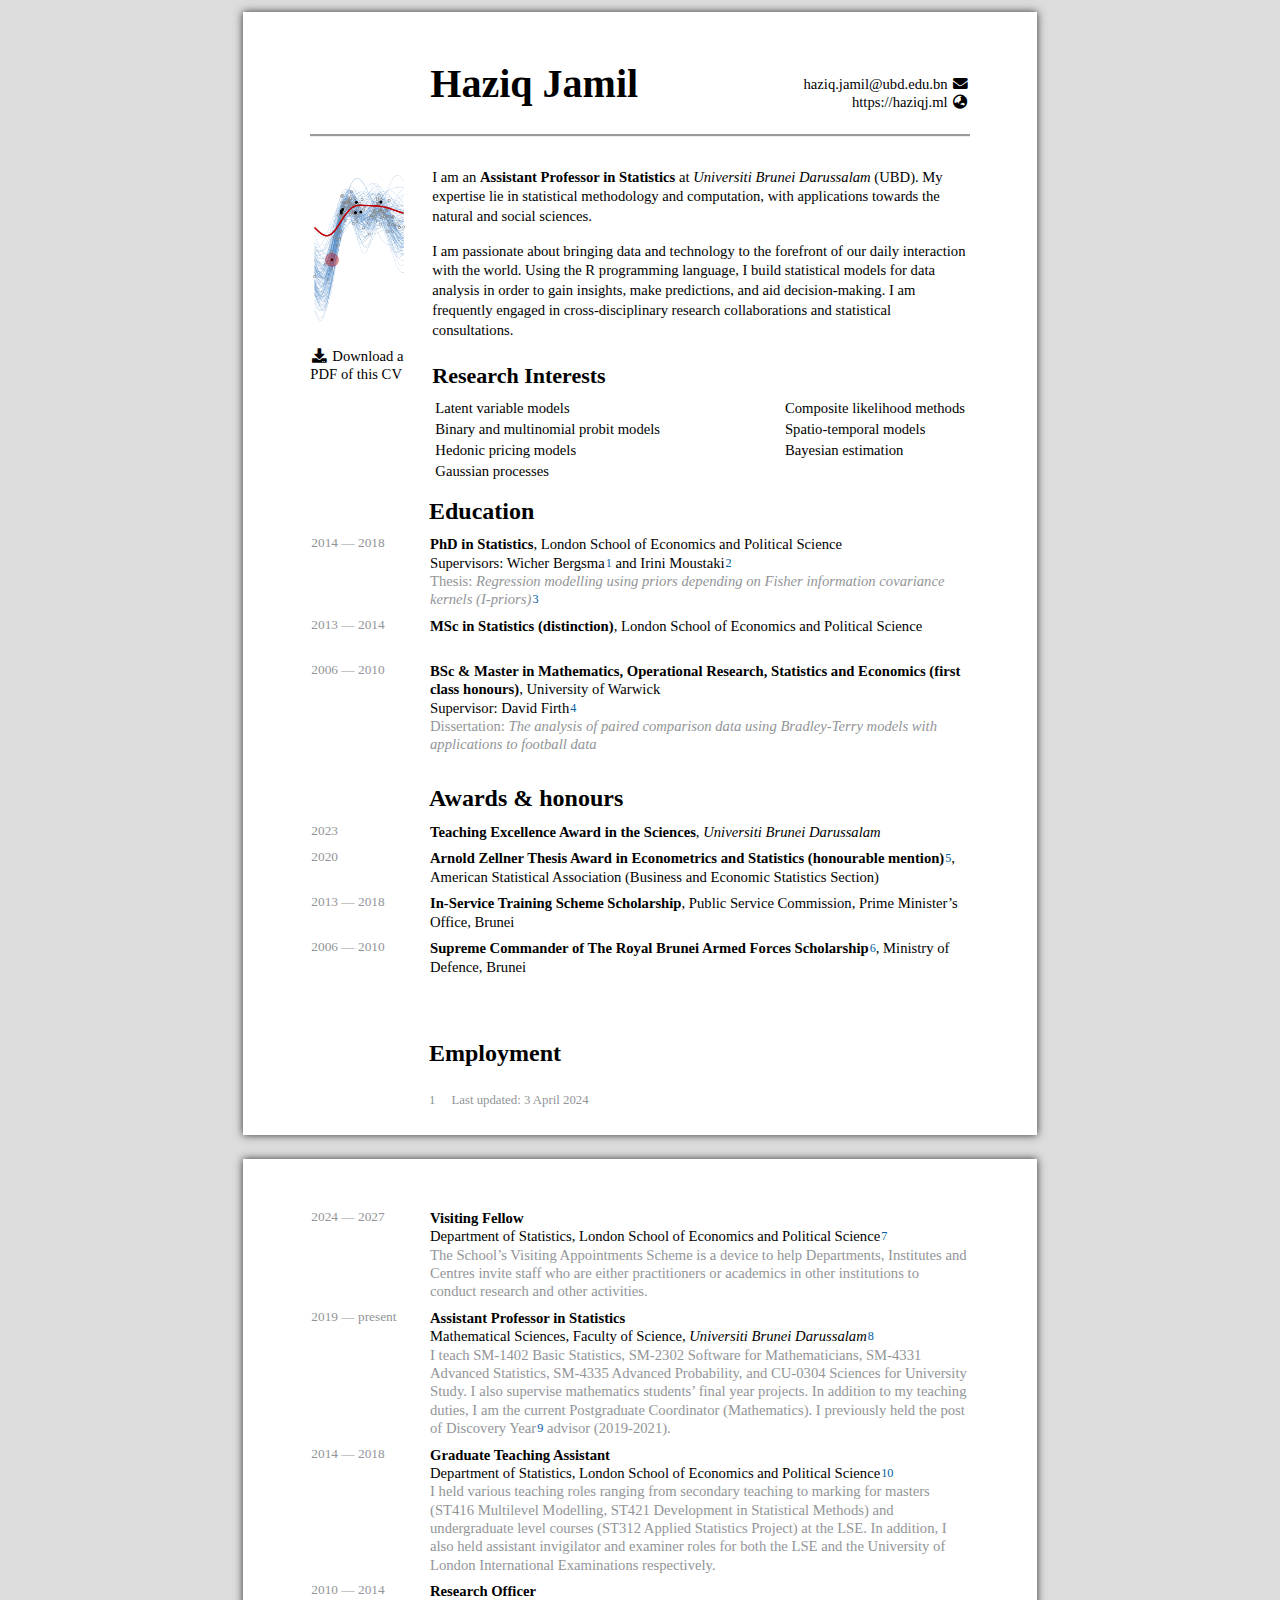
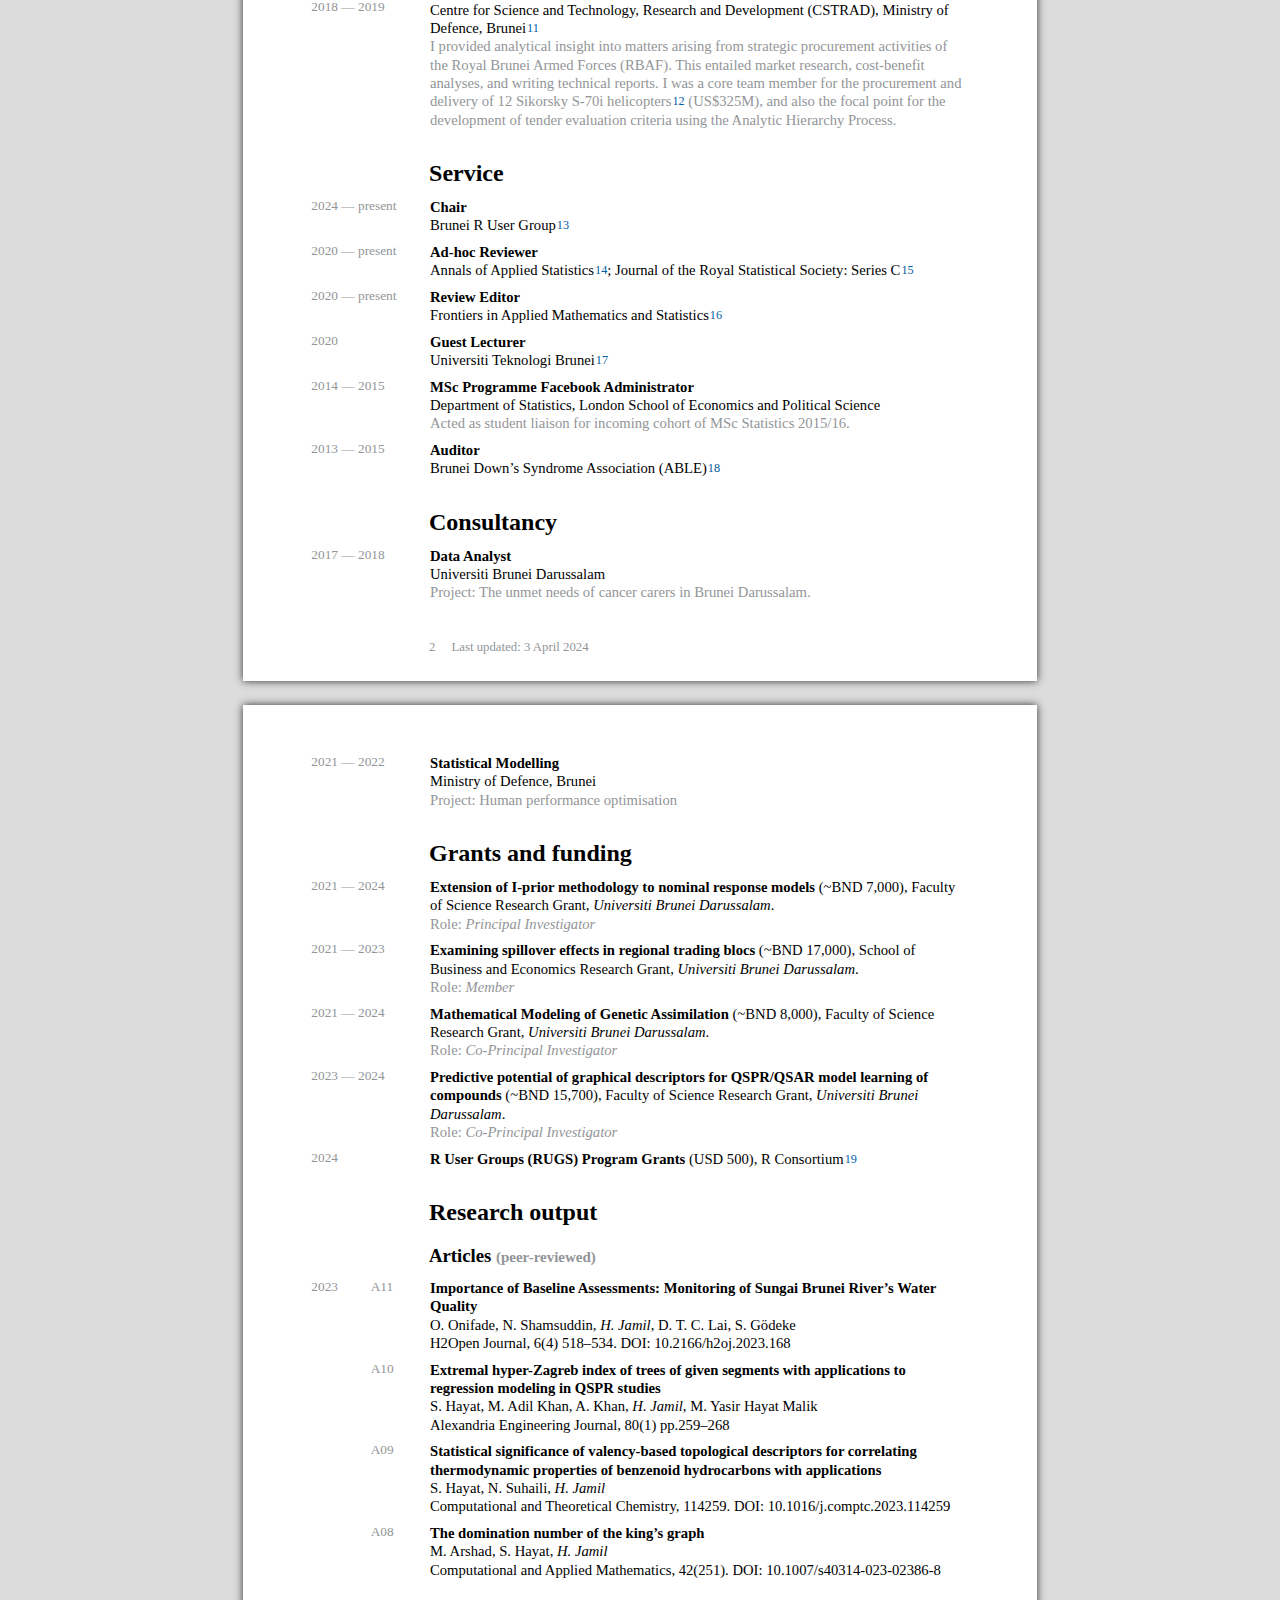
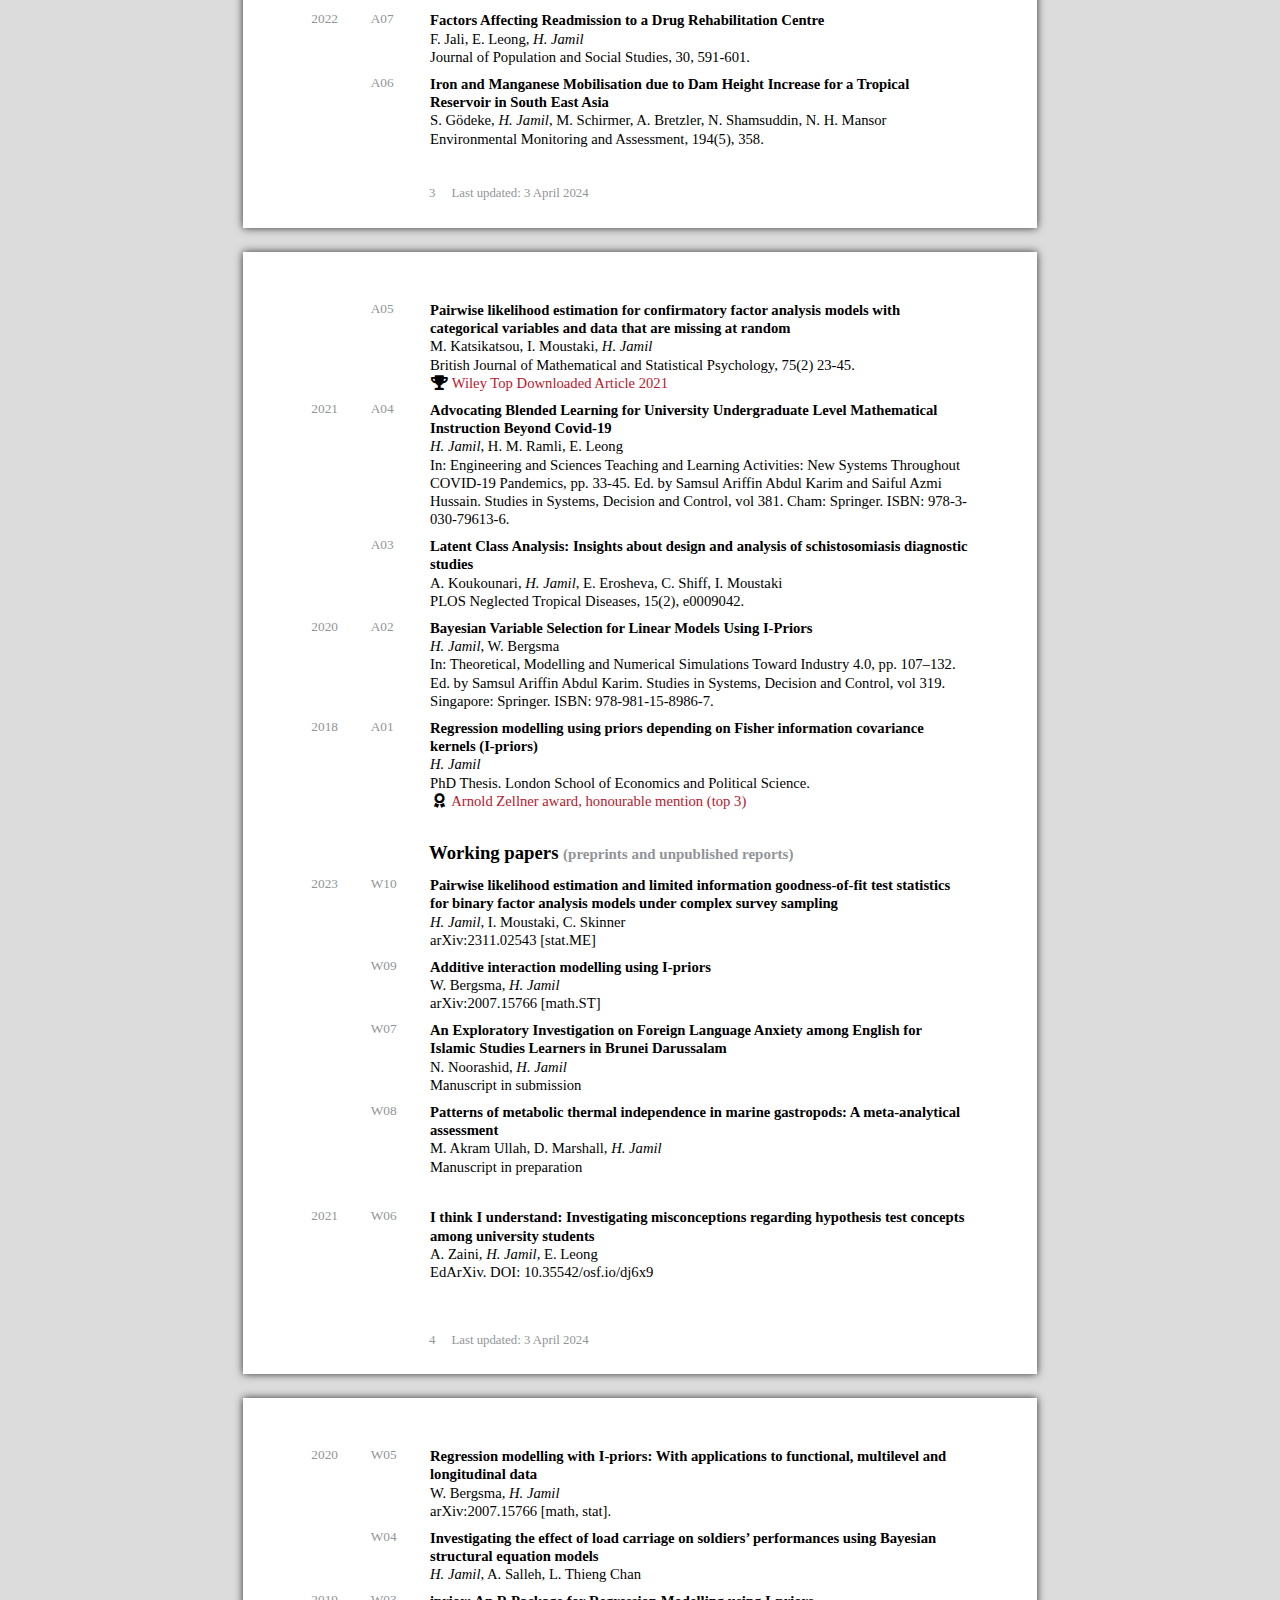
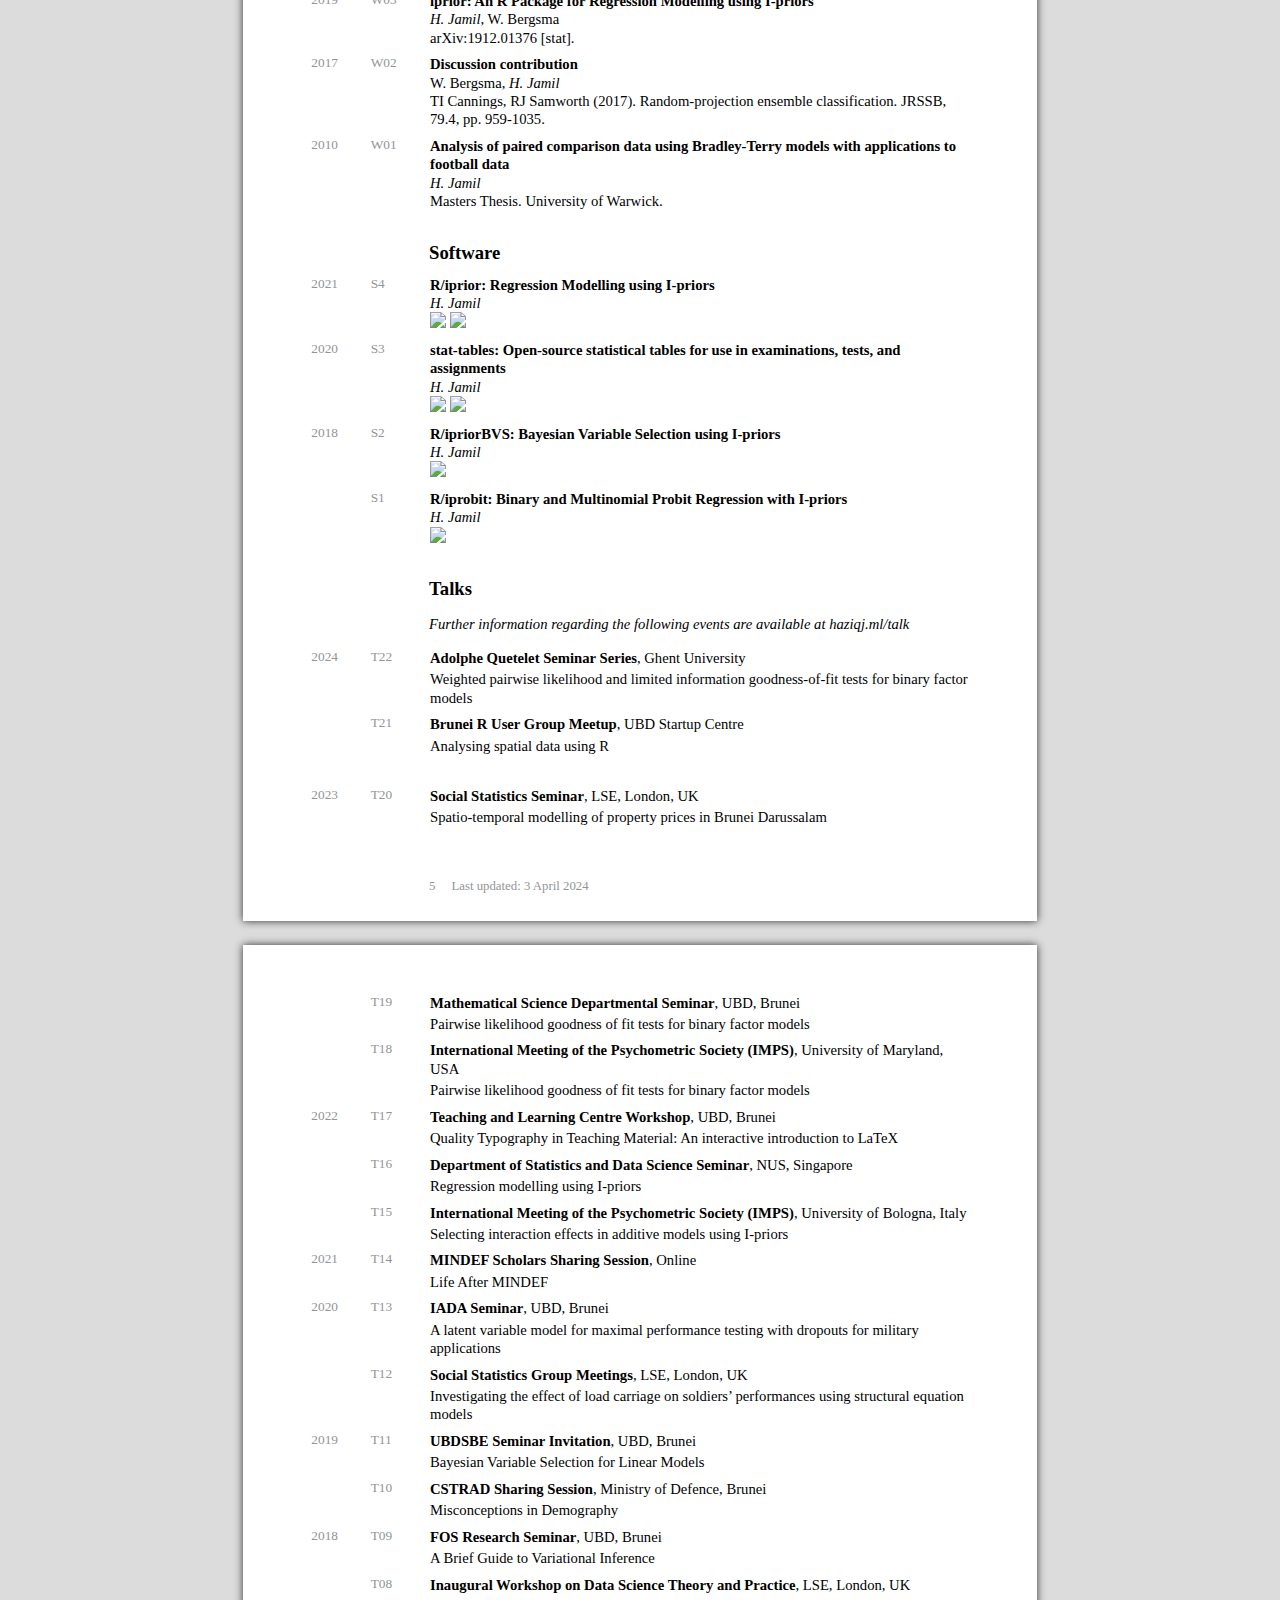
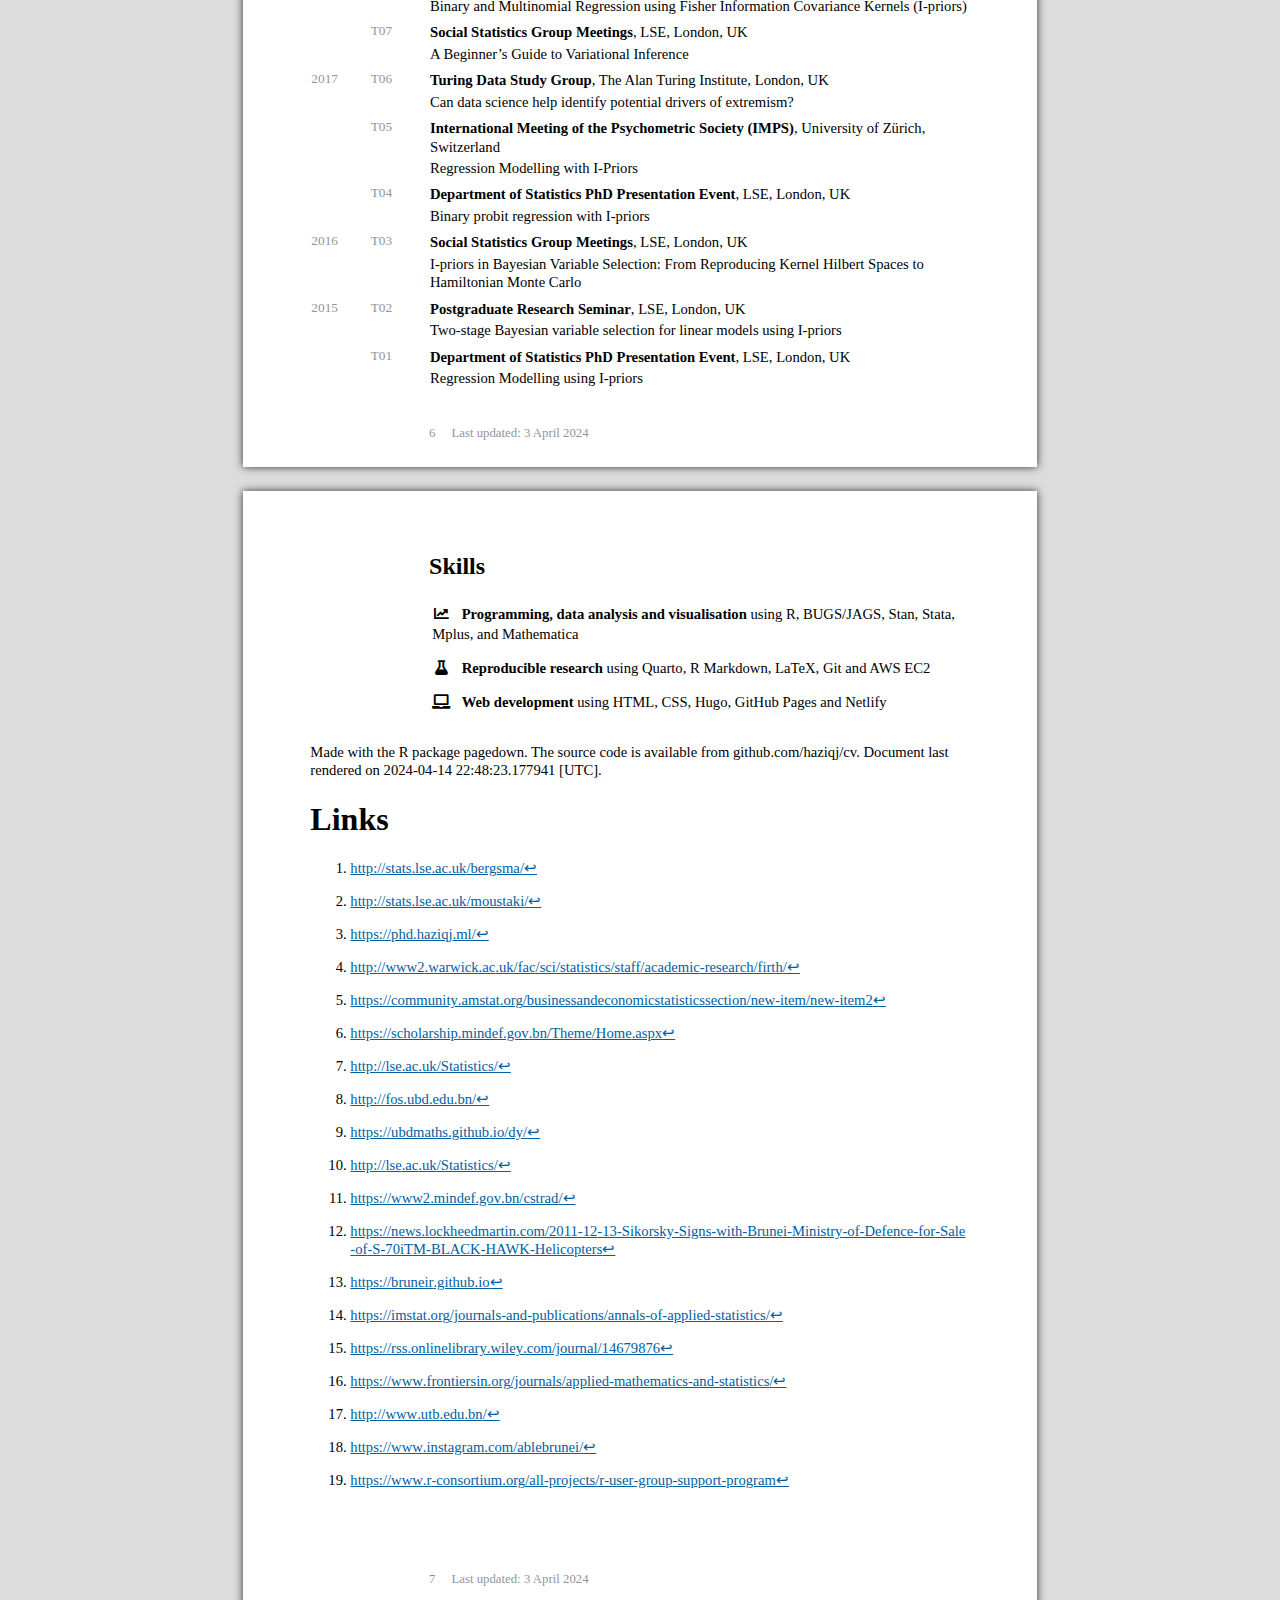
==== index.html @ e34f813c "haziqj published a site update" ====
<!DOCTYPE html>

<html xmlns="http://www.w3.org/1999/xhtml">

<head>

<!-- <link rel="preconnect" href="https://fonts.googleapis.com"> 
<link rel="preconnect" href="https://fonts.gstatic.com" crossorigin> 
<link href="https://fonts.googleapis.com/css2?family=Lato&display=swap" rel="stylesheet"> -->

<meta charset="utf-8">
<meta http-equiv="Content-Type" content="text/html; charset=utf-8" />
<meta name="generator" content="pandoc" />
<meta name="viewport" content="width=device-width">
<meta property="og:title" content="CV – Haziq Jamil" />


<meta property="og:description" content="Curriculum vitae for Dr Haziq Jamil, Assistant Professor in Statistics (UBD)." />



<meta name="description" content="Curriculum vitae for Dr Haziq Jamil, Assistant Professor in Statistics (UBD).">

<script id="pandoc-meta" type="application/json">
{"newpage_html_class":"page-break-after","links-to-footnotes":true,"params":{"pdf_mode":{"value":true}},"output":{"pagedown::html_paged":{"self_contained":false,"css":"","includes":{"in_header":"include_css.html"},"title":"Haziq","template":"no_title_paged.html","number_sections":false}},"knit":"pagedown::chrome_print","title":"CV – Haziq Jamil","description":"Curriculum vitae for Dr Haziq Jamil, Assistant Professor in Statistics (UBD)."}
</script>

<title>CV – Haziq Jamil</title>


<script src="index_files/paged-0.20.1/js/config.js"></script>
<script src="index_files/paged-0.20.1/js/paged.js"></script>
<script src="index_files/paged-0.20.1/js/hooks.js"></script>
<link rel="stylesheet" href="css/one-column-paged-academic.css" type="text/css" />
<link rel="stylesheet" href="css/font-awesome-5.1.0/css/all.css" type="text/css" />





</head>

<body>

<div class="running-h1-title"></div>

<div class="running-h2-title"></div>



<div class="front-page">
<div id="header" class="title-page">
<!-- <h1 class="title">CV – Haziq Jamil</h1> -->
</div>
</div>

<div class="front-matter-container">
</div>

<div class="main">
<div class="title-and-contact">
<div class="title">
<h1 class="title">
Haziq Jamil
</h1>
</div>
<div class="contact-info">
<p><a href="mailto:haziq.jamil@ubd.edu.bn" class="email">haziq.jamil@ubd.edu.bn</a> <i class="fas fa-fw fa-envelope"></i>
<a href="https://haziqj.ml" class="uri">https://haziqj.ml</a> <i class="fas fa-fw fa-globe-asia"></i></p>
</div>
</div>
<div class="research-interests">
<div class="mylink">
<p><img src="index_files/figure-html/cv_logo-1.gif" width="80%" /></p>
<p><a href='https://haziqj.ml/cv/haziq_cv.pdf'><i class='fas fa-fw fa-download'></i> Download a PDF of this CV</a></p>
</div>
<div class="interests">
<p>I am an <strong>Assistant Professor in Statistics</strong> at <em>Universiti Brunei Darussalam</em> (UBD).
My expertise lie in statistical methodology and computation, with applications towards the natural and social sciences.</p>
<p>I am passionate about bringing data and technology to the forefront of our daily interaction with the world.
Using the R programming language, I build statistical models for data analysis in order to gain insights, make predictions, and aid decision-making.
I am frequently engaged in cross-disciplinary research collaborations and statistical consultations.</p>
<h5>
Research Interests
</h5>
<table>
<colgroup>
<col width="42%" />
<col width="22%" />
<col width="34%" />
</colgroup>
<tbody>
<tr class="odd">
<td>Latent variable models</td>
<td>   </td>
<td>Composite likelihood methods</td>
</tr>
<tr class="even">
<td>Binary and multinomial probit models</td>
<td>   </td>
<td>Spatio-temporal models</td>
</tr>
<tr class="odd">
<td>Hedonic pricing models</td>
<td>   </td>
<td>Bayesian estimation</td>
</tr>
<tr class="even">
<td>Gaussian processes</td>
<td>   </td>
<td></td>
</tr>
</tbody>
</table>
</div>
</div>
<div class="cv-entries">
<div id="education" class="section level2">
<h2>Education</h2>
<table>
<colgroup>
<col width="3%" />
<col width="96%" />
</colgroup>
<thead>
<tr class="header">
<th align="left">year</th>
<th align="left">what</th>
</tr>
</thead>
<tbody>
<tr class="odd">
<td align="left">2014 — 2018</td>
<td align="left"><span class="cv-entry-title">PhD in Statistics</span>, London School of Economics and Political Science<br>Supervisors: Wicher Bergsma<a href="#fn1" class="footnote-ref" id="fnref1"><sup>1</sup></a> and Irini Moustaki<a href="#fn2" class="footnote-ref" id="fnref2"><sup>2</sup></a><br><span class="cv-entry-gray">Thesis: <em>Regression modelling using priors depending on Fisher information covariance kernels (I-priors)</em><a href="#fn3" class="footnote-ref" id="fnref3"><sup>3</sup></a></span></td>
</tr>
<tr class="even">
<td align="left">2013 — 2014</td>
<td align="left"><span class="cv-entry-title">MSc in Statistics (distinction)</span>, London School of Economics and Political Science<br><br><span class="cv-entry-gray"></span></td>
</tr>
<tr class="odd">
<td align="left">2006 — 2010</td>
<td align="left"><span class="cv-entry-title">BSc &amp; Master in Mathematics, Operational Research, Statistics and Economics (first class honours)</span>, University of Warwick<br>Supervisor: David Firth<a href="#fn4" class="footnote-ref" id="fnref4"><sup>4</sup></a><br><span class="cv-entry-gray">Dissertation: <em>The analysis of paired comparison data using Bradley-Terry models with applications to football data</em></span></td>
</tr>
</tbody>
</table>
</div>
<div id="awards-honours" class="section level2">
<h2>Awards &amp; honours</h2>
<table>
<colgroup>
<col width="6%" />
<col width="93%" />
</colgroup>
<thead>
<tr class="header">
<th align="left">year</th>
<th align="left">what</th>
</tr>
</thead>
<tbody>
<tr class="odd">
<td align="left">2023</td>
<td align="left"><span class="cv-entry-title">Teaching Excellence Award in the Sciences</span>, <em>Universiti Brunei Darussalam</em></td>
</tr>
<tr class="even">
<td align="left">2020</td>
<td align="left"><span class="cv-entry-title">Arnold Zellner Thesis Award in Econometrics and Statistics (honourable mention)<a href="#fn5" class="footnote-ref" id="fnref5"><sup>5</sup></a></span>, American Statistical Association (Business and Economic Statistics Section)</td>
</tr>
<tr class="odd">
<td align="left">2013 — 2018</td>
<td align="left"><span class="cv-entry-title">In-Service Training Scheme Scholarship</span>, Public Service Commission, Prime Minister’s Office, Brunei</td>
</tr>
<tr class="even">
<td align="left">2006 — 2010</td>
<td align="left"><span class="cv-entry-title">Supreme Commander of The Royal Brunei Armed Forces Scholarship<a href="#fn6" class="footnote-ref" id="fnref6"><sup>6</sup></a></span>, Ministry of Defence, Brunei</td>
</tr>
</tbody>
</table>
<p><br></p>
<!-- ```{r} -->
<!-- kable(awards[-(1:4), ]) -->
<!-- ``` -->
</div>
<div id="employment" class="section level2">
<h2>Employment</h2>
<table>
<colgroup>
<col width="4%" />
<col width="95%" />
</colgroup>
<thead>
<tr class="header">
<th align="left">year</th>
<th align="left">what</th>
</tr>
</thead>
<tbody>
<tr class="odd">
<td align="left">2024 — 2027</td>
<td align="left"><span class="cv-entry-title">Visiting Fellow</span><br>Department of Statistics, London School of Economics and Political Science<a href="#fn7" class="footnote-ref" id="fnref7"><sup>7</sup></a><br><span class="cv-entry-gray">The School’s Visiting Appointments Scheme is a device to help Departments, Institutes and Centres invite staff who are either practitioners or academics in other institutions to conduct research and other activities.</span></td>
</tr>
<tr class="even">
<td align="left">2019 — present</td>
<td align="left"><span class="cv-entry-title">Assistant Professor in Statistics</span><br>Mathematical Sciences, Faculty of Science, <em>Universiti Brunei Darussalam</em><a href="#fn8" class="footnote-ref" id="fnref8"><sup>8</sup></a><br><span class="cv-entry-gray">I teach SM-1402 Basic Statistics, SM-2302 Software for Mathematicians, SM-4331 Advanced Statistics, SM-4335 Advanced Probability, and CU-0304 Sciences for University Study. I also supervise mathematics students’ final year projects. In addition to my teaching duties, I am the current Postgraduate Coordinator (Mathematics). I previously held the post of Discovery Year<a href="#fn9" class="footnote-ref" id="fnref9"><sup>9</sup></a> advisor (2019-2021).</span></td>
</tr>
<tr class="odd">
<td align="left">2014 — 2018</td>
<td align="left"><span class="cv-entry-title">Graduate Teaching Assistant</span><br>Department of Statistics, London School of Economics and Political Science<a href="#fn10" class="footnote-ref" id="fnref10"><sup>10</sup></a><br><span class="cv-entry-gray">I held various teaching roles ranging from secondary teaching to marking for masters (ST416 Multilevel Modelling, ST421 Development in Statistical Methods) and undergraduate level courses (ST312 Applied Statistics Project) at the LSE. In addition, I also held assistant invigilator and examiner roles for both the LSE and the University of London International Examinations respectively.</span></td>
</tr>
<tr class="even">
<td align="left">2010 — 2014<br>2018 — 2019</td>
<td align="left"><span class="cv-entry-title">Research Officer</span><br>Centre for Science and Technology, Research and Development (CSTRAD), Ministry of Defence, Brunei<a href="#fn11" class="footnote-ref" id="fnref11"><sup>11</sup></a><br><span class="cv-entry-gray">I provided analytical insight into matters arising from strategic procurement activities of the Royal Brunei Armed Forces (RBAF). This entailed market research, cost-benefit analyses, and writing technical reports. I was a core team member for the procurement and delivery of 12 Sikorsky S-70i helicopters<a href="#fn12" class="footnote-ref" id="fnref12"><sup>12</sup></a> (US$325M), and also the focal point for the development of tender evaluation criteria using the Analytic Hierarchy Process.</span></td>
</tr>
</tbody>
</table>
</div>
<div id="service" class="section level2">
<h2>Service</h2>
<table>
<colgroup>
<col width="6%" />
<col width="93%" />
</colgroup>
<thead>
<tr class="header">
<th align="left">year</th>
<th align="left">what</th>
</tr>
</thead>
<tbody>
<tr class="odd">
<td align="left">2024 — present</td>
<td align="left"><span class="cv-entry-title">Chair</span><br>Brunei R User Group<a href="#fn13" class="footnote-ref" id="fnref13"><sup>13</sup></a><br></td>
</tr>
<tr class="even">
<td align="left">2020 — present</td>
<td align="left"><span class="cv-entry-title">Ad-hoc Reviewer</span><br>Annals of Applied Statistics<a href="#fn14" class="footnote-ref" id="fnref14"><sup>14</sup></a>; Journal of the Royal Statistical Society: Series C<a href="#fn15" class="footnote-ref" id="fnref15"><sup>15</sup></a><br></td>
</tr>
<tr class="odd">
<td align="left">2020 — present</td>
<td align="left"><span class="cv-entry-title">Review Editor</span><br>Frontiers in Applied Mathematics and Statistics<a href="#fn16" class="footnote-ref" id="fnref16"><sup>16</sup></a><br></td>
</tr>
<tr class="even">
<td align="left">2020</td>
<td align="left"><span class="cv-entry-title">Guest Lecturer</span><br>Universiti Teknologi Brunei<a href="#fn17" class="footnote-ref" id="fnref17"><sup>17</sup></a><br></td>
</tr>
<tr class="odd">
<td align="left">2014 — 2015</td>
<td align="left"><span class="cv-entry-title">MSc Programme Facebook Administrator</span><br>Department of Statistics, London School of Economics and Political Science<br><span class="cv-entry-gray">Acted as student liaison for incoming cohort of MSc Statistics 2015/16.</span></td>
</tr>
<tr class="even">
<td align="left">2013 — 2015</td>
<td align="left"><span class="cv-entry-title">Auditor</span><br>Brunei Down’s Syndrome Association (ABLE)<a href="#fn18" class="footnote-ref" id="fnref18"><sup>18</sup></a><br></td>
</tr>
</tbody>
</table>
<!-- <br class="pageBreak"> -->
</div>
<div id="consultancy" class="section level2">
<h2>Consultancy</h2>
<table>
<colgroup>
<col width="7%" />
<col width="92%" />
</colgroup>
<thead>
<tr class="header">
<th align="left">year</th>
<th align="left">what</th>
</tr>
</thead>
<tbody>
<tr class="odd">
<td align="left">2017 — 2018</td>
<td align="left"><span class="cv-entry-title">Data Analyst</span><br>Universiti Brunei Darussalam<br><span class="cv-entry-gray">Project: The unmet needs of cancer carers in Brunei Darussalam.</span></td>
</tr>
<tr class="even">
<td align="left">2021 — 2022</td>
<td align="left"><span class="cv-entry-title">Statistical Modelling</span><br>Ministry of Defence, Brunei<br><span class="cv-entry-gray">Project: Human performance optimisation</span></td>
</tr>
</tbody>
</table>
</div>
<div id="grants-and-funding" class="section level2">
<h2>Grants and funding</h2>
<table>
<colgroup>
<col width="4%" />
<col width="95%" />
</colgroup>
<thead>
<tr class="header">
<th align="left">year</th>
<th align="left">what</th>
</tr>
</thead>
<tbody>
<tr class="odd">
<td align="left">2021 — 2024</td>
<td align="left"><span class="cv-entry-title">Extension of I-prior methodology to nominal response models</span> (~BND 7,000), Faculty of Science Research Grant, <em>Universiti Brunei Darussalam</em>.<br><span class="cv-entry-gray">Role: <em>Principal Investigator</em></span></td>
</tr>
<tr class="even">
<td align="left">2021 — 2023</td>
<td align="left"><span class="cv-entry-title">Examining spillover effects in regional trading blocs</span> (~BND 17,000), School of Business and Economics Research Grant, <em>Universiti Brunei Darussalam</em>.<br><span class="cv-entry-gray">Role: <em>Member</em></span></td>
</tr>
<tr class="odd">
<td align="left">2021 — 2024</td>
<td align="left"><span class="cv-entry-title">Mathematical Modeling of Genetic Assimilation</span> (~BND 8,000), Faculty of Science Research Grant, <em>Universiti Brunei Darussalam</em>.<br><span class="cv-entry-gray">Role: <em>Co-Principal Investigator</em></span></td>
</tr>
<tr class="even">
<td align="left">2023 — 2024</td>
<td align="left"><span class="cv-entry-title">Predictive potential of graphical descriptors for QSPR/QSAR model learning of compounds</span> (~BND 15,700), Faculty of Science Research Grant, <em>Universiti Brunei Darussalam</em>.<br><span class="cv-entry-gray">Role: <em>Co-Principal Investigator</em></span></td>
</tr>
<tr class="odd">
<td align="left">2024</td>
<td align="left"><span class="cv-entry-title">R User Groups (RUGS) Program Grants</span> (USD 500), R Consortium<a href="#fn19" class="footnote-ref" id="fnref19"><sup>19</sup></a></td>
</tr>
</tbody>
</table>
</div>
<div id="research-output" class="section level2 three-split">
<h2>Research output</h2>
<!-- :::::: {.grid-container-publications} -->
<!-- ::: {.conference-publication-heading} -->
<!-- <h3>Conference publications <br><span class="review-note">(fully reviewed, archival)</span></h3> -->
<!-- ::: -->
<!-- ::: {.conference-note} -->
<!-- <h3>In computer science, top-tier conferences (<30% acceptance rate) are as, or more impactful than journals, see doi.org/fgjt2h</h3> -->
<!-- ::: -->
<!-- :::::: -->
<div id="articles-peer-reviewed" class="section level3">
<h3>Articles <span class="review-note">(peer-reviewed)</span></h3>
<table>
<colgroup>
<col width="1%" />
<col width="1%" />
<col width="97%" />
</colgroup>
<thead>
<tr class="header">
<th align="left">year</th>
<th align="left">number</th>
<th align="left">citation</th>
</tr>
</thead>
<tbody>
<tr class="odd">
<td align="left">2023</td>
<td align="left">A11</td>
<td align="left"><span class="cv-entry-title mylink"><a href=https://doi.org/10.2166/h2oj.2023.168>Importance of Baseline Assessments: Monitoring of Sungai Brunei River’s Water Quality</a></span><br><span class="publication-authors">O. Onifade, N. Shamsuddin, <em>H. Jamil</em>, D. T. C. Lai, S. Gӧdeke</span><br><span class="publication-venue">H2Open Journal, 6(4) 518–534. DOI: 10.2166/h2oj.2023.168</span></td>
</tr>
<tr class="even">
<td align="left"></td>
<td align="left">A10</td>
<td align="left"><span class="cv-entry-title mylink"><a href=https://doi.org/10.1007/s40314-023-02386-8>Extremal hyper-Zagreb index of trees of given segments with applications to regression modeling in QSPR studies</a></span><br><span class="publication-authors">S. Hayat, M. Adil Khan, A. Khan, <em>H. Jamil</em>, M. Yasir Hayat Malik</span><br><span class="publication-venue">Alexandria Engineering Journal, 80(1) pp.259–268</span></td>
</tr>
<tr class="odd">
<td align="left"></td>
<td align="left">A09</td>
<td align="left"><span class="cv-entry-title mylink"><a href=https://doi.org/10.1007/s40314-023-02386-8>Statistical significance of valency-based topological descriptors for correlating thermodynamic properties of benzenoid hydrocarbons with applications</a></span><br><span class="publication-authors">S. Hayat, N. Suhaili, <em>H. Jamil</em></span><br><span class="publication-venue">Computational and Theoretical Chemistry, 114259. DOI: 10.1016/j.comptc.2023.114259</span></td>
</tr>
<tr class="even">
<td align="left"></td>
<td align="left">A08</td>
<td align="left"><span class="cv-entry-title mylink"><a href=https://doi.org/10.1007/s40314-023-02386-8>The domination number of the king’s graph</a></span><br><span class="publication-authors">M. Arshad, S. Hayat, <em>H. Jamil</em></span><br><span class="publication-venue">Computational and Applied Mathematics, 42(251). DOI: 10.1007/s40314-023-02386-8</span></td>
</tr>
</tbody>
</table>
<table>
<colgroup>
<col width="0%" />
<col width="1%" />
<col width="98%" />
</colgroup>
<thead>
<tr class="header">
<th align="left">year</th>
<th align="left">number</th>
<th align="left">citation</th>
</tr>
</thead>
<tbody>
<tr class="odd">
<td align="left">2022</td>
<td align="left">A07</td>
<td align="left"><span class="cv-entry-title">Factors Affecting Readmission to a Drug Rehabilitation Centre</span><br><span class="publication-authors">F. Jali, E. Leong, <em>H. Jamil</em></span><br><span class="publication-venue">Journal of Population and Social Studies, 30, 591-601.</span></td>
</tr>
<tr class="even">
<td align="left"></td>
<td align="left">A06</td>
<td align="left"><span class="cv-entry-title">Iron and Manganese Mobilisation due to Dam Height Increase for a Tropical Reservoir in South East Asia</span><br><span class="publication-authors">S. Gӧdeke, <em>H. Jamil</em>, M. Schirmer, A. Bretzler, N. Shamsuddin, N. H. Mansor</span><br><span class="publication-venue">Environmental Monitoring and Assessment, 194(5), 358.</span></td>
</tr>
<tr class="odd">
<td align="left"></td>
<td align="left">A05</td>
<td align="left"><span class="cv-entry-title mylink"><a href=https://doi.org/10.1111/bmsp.12243>Pairwise likelihood estimation for confirmatory factor analysis models with categorical variables and data that are missing at random</a></span><br><span class="publication-authors">M. Katsikatsou, I. Moustaki, <em>H. Jamil</em></span><br><span class="publication-venue">British Journal of Mathematical and Statistical Psychology, 75(2) 23-45.</span><br><i class='fa fa-fw fa-trophy'></i> <span class="publication-award">Wiley Top Downloaded Article 2021</span></td>
</tr>
<tr class="even">
<td align="left">2021</td>
<td align="left">A04</td>
<td align="left"><span class="cv-entry-title mylink"><a href=https://doi.org/10.1007/978-3-030-79614-3_4>Advocating Blended Learning for University Undergraduate Level Mathematical Instruction Beyond Covid-19</a></span><br><span class="publication-authors"><em>H. Jamil</em>, H. M. Ramli, E. Leong</span><br><span class="publication-venue">In: Engineering and Sciences Teaching and Learning Activities: New Systems Throughout COVID-19 Pandemics, pp. 33-45. Ed. by Samsul Ariffin Abdul Karim and Saiful Azmi Hussain. Studies in Systems, Decision and Control, vol 381. Cham: Springer. ISBN: 978-3-030-79613-6.</span></td>
</tr>
<tr class="odd">
<td align="left"></td>
<td align="left">A03</td>
<td align="left"><span class="cv-entry-title mylink"><a href=https://doi.org/10.1371/journal.pntd.0009042>Latent Class Analysis: Insights about design and analysis of schistosomiasis diagnostic studies</a></span><br><span class="publication-authors">A. Koukounari, <em>H. Jamil</em>, E. Erosheva, C. Shiff, I. Moustaki</span><br><span class="publication-venue">PLOS Neglected Tropical Diseases, 15(2), e0009042.</span></td>
</tr>
<tr class="even">
<td align="left">2020</td>
<td align="left">A02</td>
<td align="left"><span class="cv-entry-title mylink"><a href=https://doi.org/10.1007/978-981-15-8987-4_8>Bayesian Variable Selection for Linear Models Using I-Priors</a></span><br><span class="publication-authors"><em>H. Jamil</em>, W. Bergsma</span><br><span class="publication-venue">In: Theoretical, Modelling and Numerical Simulations Toward Industry 4.0, pp. 107–132. Ed. by Samsul Ariffin Abdul Karim. Studies in Systems, Decision and Control, vol 319. Singapore: Springer. ISBN: 978-981-15-8986-7.</span></td>
</tr>
<tr class="odd">
<td align="left">2018</td>
<td align="left">A01</td>
<td align="left"><span class="cv-entry-title mylink"><a href=http://etheses.lse.ac.uk/3828/1/Jamil__regression-modelling.pdf>Regression modelling using priors depending on Fisher information covariance kernels (I-priors)</a></span><br><span class="publication-authors"><em>H. Jamil</em></span><br><span class="publication-venue">PhD Thesis. London School of Economics and Political Science.</span><br><i class='fas fa-fw fa-award'></i> <span class="publication-award">Arnold Zellner award, honourable mention (top 3)</span></td>
</tr>
</tbody>
</table>
</div>
<div id="working-papers-preprints-and-unpublished-reports" class="section level3">
<h3>Working papers <span class="review-note">(preprints and unpublished reports)</span></h3>
<table>
<colgroup>
<col width="1%" />
<col width="1%" />
<col width="97%" />
</colgroup>
<thead>
<tr class="header">
<th align="left">year</th>
<th align="left">number</th>
<th align="left">citation</th>
</tr>
</thead>
<tbody>
<tr class="odd">
<td align="left">2023</td>
<td align="left">W10</td>
<td align="left"><span class="cv-entry-title mylink"><a href=https://arxiv.org/abs/2311.02543>Pairwise likelihood estimation and limited information goodness-of-fit test statistics for binary factor analysis models under complex survey sampling</a></span><br><span class="publication-authors"><em>H. Jamil</em>, I. Moustaki, C. Skinner</span><br><span class="publication-venue">arXiv:2311.02543 [stat.ME]</span></td>
</tr>
<tr class="even">
<td align="left"></td>
<td align="left">W09</td>
<td align="left"><span class="cv-entry-title mylink"><a href=https://arxiv.org/abs/2007.15766>Additive interaction modelling using I-priors</a></span><br><span class="publication-authors">W. Bergsma, <em>H. Jamil</em></span><br><span class="publication-venue">arXiv:2007.15766 [math.ST]</span></td>
</tr>
<tr class="odd">
<td align="left"></td>
<td align="left">W07</td>
<td align="left"><span class="cv-entry-title">An Exploratory Investigation on Foreign Language Anxiety among English for Islamic Studies Learners in Brunei Darussalam</span><br><span class="publication-authors">N. Noorashid, <em>H. Jamil</em></span><br><span class="publication-venue">Manuscript in submission</span></td>
</tr>
<tr class="even">
<td align="left"></td>
<td align="left">W08</td>
<td align="left"><span class="cv-entry-title">Patterns of metabolic thermal independence in marine gastropods: A meta-analytical assessment</span><br><span class="publication-authors">M. Akram Ullah, D. Marshall, <em>H. Jamil</em></span><br><span class="publication-venue">Manuscript in preparation</span></td>
</tr>
</tbody>
</table>
<!-- <br class="pageBreak"> -->
<table>
<colgroup>
<col width="1%" />
<col width="1%" />
<col width="96%" />
</colgroup>
<thead>
<tr class="header">
<th align="left">year</th>
<th align="left">number</th>
<th align="left">citation</th>
</tr>
</thead>
<tbody>
<tr class="odd">
<td align="left">2021</td>
<td align="left">W06</td>
<td align="left"><span class="cv-entry-title mylink"><a href=https://doi.org/10.35542/osf.io/dj6x9>I think I understand: Investigating misconceptions regarding hypothesis test concepts among university students</a></span><br><span class="publication-authors">A. Zaini, <em>H. Jamil</em>, E. Leong</span><br><span class="publication-venue">EdArXiv. DOI: 10.35542/osf.io/dj6x9</span></td>
</tr>
<tr class="even">
<td align="left">2020</td>
<td align="left">W05</td>
<td align="left"><span class="cv-entry-title mylink"><a href=http://arxiv.org/pdf/2007.15766>Regression modelling with I-priors: With applications to functional, multilevel and longitudinal data</a></span><br><span class="publication-authors">W. Bergsma, <em>H. Jamil</em></span><br><span class="publication-venue">arXiv:2007.15766 [math, stat].</span></td>
</tr>
<tr class="odd">
<td align="left"></td>
<td align="left">W04</td>
<td align="left"><span class="cv-entry-title">Investigating the effect of load carriage on soldiers’ performances using Bayesian structural equation models</span><br><span class="publication-authors"><em>H. Jamil</em>, A. Salleh, L. Thieng Chan</span><br></td>
</tr>
<tr class="even">
<td align="left">2019</td>
<td align="left">W03</td>
<td align="left"><span class="cv-entry-title mylink"><a href=https://arxiv.org/pdf/1912.01376>iprior: An R Package for Regression Modelling using I-priors</a></span><br><span class="publication-authors"><em>H. Jamil</em>, W. Bergsma</span><br><span class="publication-venue">arXiv:1912.01376 [stat].</span></td>
</tr>
<tr class="odd">
<td align="left">2017</td>
<td align="left">W02</td>
<td align="left"><span class="cv-entry-title">Discussion contribution</span><br><span class="publication-authors">W. Bergsma, <em>H. Jamil</em></span><br><span class="publication-venue">TI Cannings, RJ Samworth (2017). Random-projection ensemble classification. JRSSB, 79.4, pp. 959-1035.</span></td>
</tr>
<tr class="even">
<td align="left">2010</td>
<td align="left">W01</td>
<td align="left"><span class="cv-entry-title mylink"><a href=https://haziqj.ml/publication/mastersthesis/mastersthesis.pdf>Analysis of paired comparison data using Bradley-Terry models with applications to football data</a></span><br><span class="publication-authors"><em>H. Jamil</em></span><br><span class="publication-venue">Masters Thesis. University of Warwick.</span></td>
</tr>
</tbody>
</table>
</div>
<div id="software" class="section level3">
<h3>Software</h3>
<table>
<colgroup>
<col width="1%" />
<col width="1%" />
<col width="97%" />
</colgroup>
<thead>
<tr class="header">
<th align="left">year</th>
<th align="left">number</th>
<th align="left">citation</th>
</tr>
</thead>
<tbody>
<tr class="odd">
<td align="left">2021</td>
<td align="left">S4</td>
<td align="left"><span class="cv-entry-title mylink"><a href=https://cran.r-project.org/package=iprior>R/iprior: Regression Modelling using I-priors</a></span><br><span class="publication-authors"><em>H. Jamil</em></span><br><span class="publication-venue"><img src="https://www.r-pkg.org/badges/version/iprior?color=green"> <img src="http://cranlogs.r-pkg.org/badges/grand-total/iprior?color=green"></span></td>
</tr>
<tr class="even">
<td align="left">2020</td>
<td align="left">S3</td>
<td align="left"><span class="cv-entry-title mylink"><a href=https://haziqj.ml/stat-tables>stat-tables: Open-source statistical tables for use in examinations, tests, and assignments</a></span><br><span class="publication-authors"><em>H. Jamil</em></span><br><span class="publication-venue"><img src="https://img.shields.io/github/release/haziqj/stat-tables.svg?color=yellow"> <img src="https://img.shields.io/github/downloads/haziqj/stat-tables/total.svg?color=yellow"></span></td>
</tr>
<tr class="odd">
<td align="left">2018</td>
<td align="left">S2</td>
<td align="left"><span class="cv-entry-title mylink"><a href=https://GitHub.com/haziqj/ipriorBVS/>R/ipriorBVS: Bayesian Variable Selection using I-priors</a></span><br><span class="publication-authors"><em>H. Jamil</em></span><br><span class="publication-venue"><img src="https://img.shields.io/github/release/haziqj/ipriorBVS.svg"></span></td>
</tr>
<tr class="even">
<td align="left"></td>
<td align="left">S1</td>
<td align="left"><span class="cv-entry-title mylink"><a href=https://GitHub.com/haziqj/iprobit/>R/iprobit: Binary and Multinomial Probit Regression with I-priors</a></span><br><span class="publication-authors"><em>H. Jamil</em></span><br><span class="publication-venue"><img src="https://img.shields.io/github/release/haziqj/iprobit.svg"></span></td>
</tr>
</tbody>
</table>
<!-- <br class="pageBreak"> -->
</div>
<div id="talks" class="section level3">
<h3>Talks</h3>
<div class="conference-presentations-omitted">
<p>Further information regarding the following events are available at <span class="mylink"><a href='https://haziqj.ml/talk'> haziqj.ml/talk </a></span></p>
</div>
<!-- <br class="pageBreak"> -->
<table>
<colgroup>
<col width="1%" />
<col width="2%" />
<col width="95%" />
</colgroup>
<thead>
<tr class="header">
<th align="left">year</th>
<th align="left">number</th>
<th align="left">what</th>
</tr>
</thead>
<tbody>
<tr class="odd">
<td align="left">2024</td>
<td align="left">T22</td>
<td align="left"><span class="cv-entry-title">Adolphe Quetelet Seminar Series</span>, Ghent University<br><span class="talk-title" style="display:inline-block;">Weighted pairwise likelihood and limited information goodness-of-fit tests for binary factor models</span></td>
</tr>
<tr class="even">
<td align="left"></td>
<td align="left">T21</td>
<td align="left"><span class="cv-entry-title">Brunei R User Group Meetup</span>, UBD Startup Centre<br><span class="talk-title" style="display:inline-block;">Analysing spatial data using R</span></td>
</tr>
</tbody>
</table>
<table>
<colgroup>
<col width="1%" />
<col width="2%" />
<col width="95%" />
</colgroup>
<thead>
<tr class="header">
<th align="left">year</th>
<th align="left">number</th>
<th align="left">what</th>
</tr>
</thead>
<tbody>
<tr class="odd">
<td align="left">2023</td>
<td align="left">T20</td>
<td align="left"><span class="cv-entry-title">Social Statistics Seminar</span>, LSE, London, UK<br><span class="talk-title" style="display:inline-block;">Spatio-temporal modelling of property prices in Brunei Darussalam</span></td>
</tr>
<tr class="even">
<td align="left"></td>
<td align="left">T19</td>
<td align="left"><span class="cv-entry-title">Mathematical Science Departmental Seminar</span>, UBD, Brunei<br><span class="talk-title" style="display:inline-block;">Pairwise likelihood goodness of fit tests for binary factor models</span></td>
</tr>
<tr class="odd">
<td align="left"></td>
<td align="left">T18</td>
<td align="left"><span class="cv-entry-title">International Meeting of the Psychometric Society (IMPS)</span>, University of Maryland, USA<br><span class="talk-title" style="display:inline-block;">Pairwise likelihood goodness of fit tests for binary factor models</span></td>
</tr>
<tr class="even">
<td align="left">2022</td>
<td align="left">T17</td>
<td align="left"><span class="cv-entry-title">Teaching and Learning Centre Workshop</span>, UBD, Brunei<br><span class="talk-title" style="display:inline-block;">Quality Typography in Teaching Material: An interactive introduction to LaTeX</span></td>
</tr>
<tr class="odd">
<td align="left"></td>
<td align="left">T16</td>
<td align="left"><span class="cv-entry-title">Department of Statistics and Data Science Seminar</span>, NUS, Singapore<br><span class="talk-title" style="display:inline-block;">Regression modelling using I-priors</span></td>
</tr>
<tr class="even">
<td align="left"></td>
<td align="left">T15</td>
<td align="left"><span class="cv-entry-title">International Meeting of the Psychometric Society (IMPS)</span>, University of Bologna, Italy<br><span class="talk-title" style="display:inline-block;">Selecting interaction effects in additive models using I-priors</span></td>
</tr>
<tr class="odd">
<td align="left">2021</td>
<td align="left">T14</td>
<td align="left"><span class="cv-entry-title">MINDEF Scholars Sharing Session</span>, Online<br><span class="talk-title" style="display:inline-block;">Life After MINDEF</span></td>
</tr>
<tr class="even">
<td align="left">2020</td>
<td align="left">T13</td>
<td align="left"><span class="cv-entry-title">IADA Seminar</span>, UBD, Brunei<br><span class="talk-title" style="display:inline-block;">A latent variable model for maximal performance testing with dropouts for military applications</span></td>
</tr>
<tr class="odd">
<td align="left"></td>
<td align="left">T12</td>
<td align="left"><span class="cv-entry-title">Social Statistics Group Meetings</span>, LSE, London, UK<br><span class="talk-title" style="display:inline-block;">Investigating the effect of load carriage on soldiers’ performances using structural equation models</span></td>
</tr>
<tr class="even">
<td align="left">2019</td>
<td align="left">T11</td>
<td align="left"><span class="cv-entry-title">UBDSBE Seminar Invitation</span>, UBD, Brunei<br><span class="talk-title" style="display:inline-block;">Bayesian Variable Selection for Linear Models</span></td>
</tr>
<tr class="odd">
<td align="left"></td>
<td align="left">T10</td>
<td align="left"><span class="cv-entry-title">CSTRAD Sharing Session</span>, Ministry of Defence, Brunei<br><span class="talk-title" style="display:inline-block;">Misconceptions in Demography</span></td>
</tr>
<tr class="even">
<td align="left">2018</td>
<td align="left">T09</td>
<td align="left"><span class="cv-entry-title">FOS Research Seminar</span>, UBD, Brunei<br><span class="talk-title" style="display:inline-block;">A Brief Guide to Variational Inference</span></td>
</tr>
<tr class="odd">
<td align="left"></td>
<td align="left">T08</td>
<td align="left"><span class="cv-entry-title">Inaugural Workshop on Data Science Theory and Practice</span>, LSE, London, UK<br><span class="talk-title" style="display:inline-block;">Binary and Multinomial Regression using Fisher Information Covariance Kernels (I-priors)</span></td>
</tr>
<tr class="even">
<td align="left"></td>
<td align="left">T07</td>
<td align="left"><span class="cv-entry-title">Social Statistics Group Meetings</span>, LSE, London, UK<br><span class="talk-title" style="display:inline-block;">A Beginner’s Guide to Variational Inference</span></td>
</tr>
<tr class="odd">
<td align="left">2017</td>
<td align="left">T06</td>
<td align="left"><span class="cv-entry-title">Turing Data Study Group</span>, The Alan Turing Institute, London, UK<br><span class="talk-title" style="display:inline-block;">Can data science help identify potential drivers of extremism?</span></td>
</tr>
<tr class="even">
<td align="left"></td>
<td align="left">T05</td>
<td align="left"><span class="cv-entry-title">International Meeting of the Psychometric Society (IMPS)</span>, University of Zürich, Switzerland<br><span class="talk-title" style="display:inline-block;">Regression Modelling with I-Priors</span></td>
</tr>
<tr class="odd">
<td align="left"></td>
<td align="left">T04</td>
<td align="left"><span class="cv-entry-title">Department of Statistics PhD Presentation Event</span>, LSE, London, UK<br><span class="talk-title" style="display:inline-block;">Binary probit regression with I-priors</span></td>
</tr>
<tr class="even">
<td align="left">2016</td>
<td align="left">T03</td>
<td align="left"><span class="cv-entry-title">Social Statistics Group Meetings</span>, LSE, London, UK<br><span class="talk-title" style="display:inline-block;">I-priors in Bayesian Variable Selection: From Reproducing Kernel Hilbert Spaces to Hamiltonian Monte Carlo</span></td>
</tr>
<tr class="odd">
<td align="left">2015</td>
<td align="left">T02</td>
<td align="left"><span class="cv-entry-title">Postgraduate Research Seminar</span>, LSE, London, UK<br><span class="talk-title" style="display:inline-block;">Two-stage Bayesian variable selection for linear models using I-priors</span></td>
</tr>
<tr class="even">
<td align="left"></td>
<td align="left">T01</td>
<td align="left"><span class="cv-entry-title">Department of Statistics PhD Presentation Event</span>, LSE, London, UK<br><span class="talk-title" style="display:inline-block;">Regression Modelling using I-priors</span></td>
</tr>
</tbody>
</table>
</div>
</div>
<div id="skills" class="section level2">
<h2>Skills</h2>
<div class="research-interests">
<div class="spacer">

</div>
<div class="interests">
<p><i class='fas fa-fw fa-chart-line'></i>   <strong>Programming, data analysis and visualisation</strong> using R, BUGS/JAGS, Stan, Stata, Mplus, and Mathematica</p>
<p><i class='fa fa-fw fa-flask'></i>   <strong>Reproducible research</strong> using Quarto, R Markdown, LaTeX, Git and AWS EC2</p>
<p><i class='fa fa-fw fa-laptop'></i>   <strong>Web development</strong> using HTML, CSS, Hugo, GitHub Pages and Netlify</p>
</div>
</div>
<!-- close 'cv-entries' div -->
</div>
</div>
<!-- <br class="pageBreak"> -->
<p>Made with the R package <span class="mylink"><a href='https://github.com/rstudio/pagedown'>pagedown</a></span>.
The source code is available from <span class="mylink"><a href='https://github.com/haziqj/cv'>github.com/haziqj/cv</a></span>.
Document last rendered on 2024-04-14 22:48:23.177941 [UTC].</p>
<div id="links" class="section level1">
<h1>Links</h1>
</div>
<div class="footnotes footnotes-end-of-document">
<hr />
<ol>
<li id="fn1"><p><a href="http://stats.lse.ac.uk/bergsma/" class="uri">http://stats.lse.ac.uk/bergsma/</a><a href="#fnref1" class="footnote-back">↩︎</a></p></li>
<li id="fn2"><p><a href="http://stats.lse.ac.uk/moustaki/" class="uri">http://stats.lse.ac.uk/moustaki/</a><a href="#fnref2" class="footnote-back">↩︎</a></p></li>
<li id="fn3"><p><a href="https://phd.haziqj.ml/" class="uri">https://phd.haziqj.ml/</a><a href="#fnref3" class="footnote-back">↩︎</a></p></li>
<li id="fn4"><p><a href="http://www2.warwick.ac.uk/fac/sci/statistics/staff/academic-research/firth/" class="uri">http://www2.warwick.ac.uk/fac/sci/statistics/staff/academic-research/firth/</a><a href="#fnref4" class="footnote-back">↩︎</a></p></li>
<li id="fn5"><p><a href="https://community.amstat.org/businessandeconomicstatisticssection/new-item/new-item2" class="uri">https://community.amstat.org/businessandeconomicstatisticssection/new-item/new-item2</a><a href="#fnref5" class="footnote-back">↩︎</a></p></li>
<li id="fn6"><p><a href="https://scholarship.mindef.gov.bn/Theme/Home.aspx" class="uri">https://scholarship.mindef.gov.bn/Theme/Home.aspx</a><a href="#fnref6" class="footnote-back">↩︎</a></p></li>
<li id="fn7"><p><a href="http://lse.ac.uk/Statistics/" class="uri">http://lse.ac.uk/Statistics/</a><a href="#fnref7" class="footnote-back">↩︎</a></p></li>
<li id="fn8"><p><a href="http://fos.ubd.edu.bn/" class="uri">http://fos.ubd.edu.bn/</a><a href="#fnref8" class="footnote-back">↩︎</a></p></li>
<li id="fn9"><p><a href="https://ubdmaths.github.io/dy/" class="uri">https://ubdmaths.github.io/dy/</a><a href="#fnref9" class="footnote-back">↩︎</a></p></li>
<li id="fn10"><p><a href="http://lse.ac.uk/Statistics/" class="uri">http://lse.ac.uk/Statistics/</a><a href="#fnref10" class="footnote-back">↩︎</a></p></li>
<li id="fn11"><p><a href="https://www2.mindef.gov.bn/cstrad/" class="uri">https://www2.mindef.gov.bn/cstrad/</a><a href="#fnref11" class="footnote-back">↩︎</a></p></li>
<li id="fn12"><p><a href="https://news.lockheedmartin.com/2011-12-13-Sikorsky-Signs-with-Brunei-Ministry-of-Defence-for-Sale-of-S-70iTM-BLACK-HAWK-Helicopters" class="uri">https://news.lockheedmartin.com/2011-12-13-Sikorsky-Signs-with-Brunei-Ministry-of-Defence-for-Sale-of-S-70iTM-BLACK-HAWK-Helicopters</a><a href="#fnref12" class="footnote-back">↩︎</a></p></li>
<li id="fn13"><p><a href="https://bruneir.github.io" class="uri">https://bruneir.github.io</a><a href="#fnref13" class="footnote-back">↩︎</a></p></li>
<li id="fn14"><p><a href="https://imstat.org/journals-and-publications/annals-of-applied-statistics/" class="uri">https://imstat.org/journals-and-publications/annals-of-applied-statistics/</a><a href="#fnref14" class="footnote-back">↩︎</a></p></li>
<li id="fn15"><p><a href="https://rss.onlinelibrary.wiley.com/journal/14679876" class="uri">https://rss.onlinelibrary.wiley.com/journal/14679876</a><a href="#fnref15" class="footnote-back">↩︎</a></p></li>
<li id="fn16"><p><a href="https://www.frontiersin.org/journals/applied-mathematics-and-statistics/" class="uri">https://www.frontiersin.org/journals/applied-mathematics-and-statistics/</a><a href="#fnref16" class="footnote-back">↩︎</a></p></li>
<li id="fn17"><p><a href="http://www.utb.edu.bn/" class="uri">http://www.utb.edu.bn/</a><a href="#fnref17" class="footnote-back">↩︎</a></p></li>
<li id="fn18"><p><a href="https://www.instagram.com/ablebrunei/" class="uri">https://www.instagram.com/ablebrunei/</a><a href="#fnref18" class="footnote-back">↩︎</a></p></li>
<li id="fn19"><p><a href="https://www.r-consortium.org/all-projects/r-user-group-support-program" class="uri">https://www.r-consortium.org/all-projects/r-user-group-support-program</a><a href="#fnref19" class="footnote-back">↩︎</a></p></li>
</ol>
</div>
</div>



<script>
// when the page is about to reload via servr, remember the scroll position
document.addEventListener('servr:reload', function(e) {
  sessionStorage.setItem('pagedown-scroll', window.scrollY);
});
</script>
</body>
</html>
---- css/one-column-paged-academic.css ----
/* THIS CREATES BASIC PAGED LAYOUT IN COMBINATION WITH PAGED.HTML */
@page{
  size: A4 portrait;
  background: white;
}

:root{
  --page-width: 8.5in;
  --pagedjs-margin-right: 0.7in;
  --pagedjs-margin-left: 0.7in;
  --pagedjs-margin-top: 0.5in;
  --pagedjs-margin-bottom: 0.5in;
  --root-font-size: 11pt;
  --viewer-pages-spacing: 12px;
  --viewer-shadow-color: #313131; /* this marks the pages */
  --my-darkgray: #929598;
  --indentation: 18%;
  --last-updated: " \00a0 \00a0 \00a0 \00a0 Last updated: 3 April 2024";
  --viewer-background-color: #dcdcdc;
}

/* Paged.js viewer */
@media screen {
  body {
    background-color: var(--viewer-background-color);
    margin: 0; /* for mobile */
    width: calc(var(--pagedjs-width) + 2 * var(--viewer-pages-spacing)); /* for mobile */
  }
   .pagedjs_pages {
    max-width: var(--pagedjs-width);
    margin: 0 auto;
    display: flex;
    flex-direction: column;
  }
   .pagedjs_page {
    box-shadow: 0 0 calc(0.66667 * var(--viewer-pages-spacing)) var(--viewer-shadow-color);
    margin: var(--viewer-pages-spacing) 0;
  }
}
 @media screen and (min-width: 8.5in) {
  /* not a mobile */
  body {
    margin: auto;
    width: unset;
  }
}

/* create ability to insert pagebreaks with br.pagebreak */
br.pageBreak {
    page-break-after: always;
}

body {
  /* font-family: "Lato", sans-serif; */
  font-family: "Avenir";
}

p, li {
  font-size: var(--root-font-size);
  line-height: 125%;
}

/* section headers */
h2 {
  margin-top: 0.6em;
  margin-bottom: 0.4em;
  font-size: 1.5em;
  font-weight: bold;
  margin-left: var(--indentation);
}
h3 {
  margin-left: var(--indentation);
  margin-bottom: 0.6em;
}
h5 {
  margin-top: 1.0em;
  margin-bottom: 0.4em;
  font-size: 1.5em;
  font-weight: bold;
}

.conference-presentations-omitted {
  margin-left: var(--indentation);
  font-style: italic;
}

/****** Page numbers ******/
@page {
  @top-left {
    content: none;
  }
  @top-right {
    content: none;
  }
  @bottom-right {
    content: counter(page) var(--last-updated);
  }
}

.pagedjs_margin-bottom-right {
  text-align: left !important;
  margin-left: var(--indentation);
  color: var(--my-darkgray);
  font-size: 0.8em;
  margin-bottom: 20px;
}

/***** STYLE HEADING    *******/
.title-and-contact {
  display: grid;
  grid-template-columns: 70% 30%;
  border-style: none none groove none;
  margin-bottom: 1em;
  padding-bottom: 0.5em;
}

.title h1 {
  text-align: left;
  font-size: 2.5em;
  padding: 0;
  margin: 0% 0% 0% 26%;
}

.contact-info a {
  color: black;
  text-decoration: none;
}
.contact-info {
  font-size: 0.5em;
  text-align: right;
}

/***** STYLE INTERESTS STATEMENT    *******/
/* research interests */
.research-interests {
  display: grid;
  grid-template-columns: 18.5% 81.5%;
  font-size: 11pt;
}
.interests p {
  line-height: 135%;
}
.interests a {
  text-decoration: none;
}

/***** STYLE CV ENTRIES    *******/
/* overall styling for cv-entries within a table */
/* don't make page breaks inside an entry */
.cv-entries table {
  border-spacing: 0;
  margin: 0.1em 0 1.5em 0;
  width: 100%;
}

.cv-entries thead {
  display: none;
}

.cv-entries td {
  vertical-align: top;
  line-height: 125%;
  padding-bottom: 0.5em;
  font-size: var(--root-font-size);
}

.cv-entries tr {
  break-inside: avoid;
}

.cv-entry-gray {
  /*font-style: italic;*/
  color: var(--my-darkgray);
}

/* make titles bold */
.cv-entry-title {
  font-weight: bold;
}

.cv-entries a,
.footnotes a {
  color: #005EA3;
}

/* footnote links */
a.footnote-ref {
  text-decoration: none;
}  

.footnote-ref sup {
  vertical-align: top;
  margin-left: 1px;
  font-weight: normal;
}

/* basic styling for first column in two-column cv entries */
.cv-entries td:first-child {
  width: var(--indentation);
  text-align: left;
  color: var(--my-darkgray);
  font-size: 10pt;
}

/* basic styling for two first columns in three-column cv entries */
.cv-entries .three-split td:first-child {
  width: 9%;
  text-align: left;
  color: var(--my-darkgray);
}
.cv-entries .three-split td:nth-child(2) {
  width: 9%;
  text-align: left;
  color: var(--my-darkgray);
  font-size: 10pt;
}

/*** style the publication entries ***/
/* set width for the publication info statement */
.grid-container-publications {
  display: grid;
  grid-template-columns: 49% 51%;
}
.conference-publication-heading h3 {
  margin-block-start: 0 !important;
  margin-top: 15px !important;
  margin-left: 37%;
}
.conference-note h3 {
  margin-block-start: 0 !important;
  margin-top: 21px !important;
  color: var(--my-darkgray);
  font-size: 0.8em;
}

.review-note {
  color: var(--my-darkgray);
  font-size: 0.8em;
}

/* make award texts red */
.publication-award {
  color: #b8162b;
}


/* don't show a horizontal rule before the final links */
hr {
  display: none;
}

span.talk-title {
  padding-top: 0.2em;
}

.mylink a {
  color:  black;
  text-decoration: none;  
}

.mylink-gray a {
  color:  var(--my-darkgray);
  text-decoration: none;  
}
---- css/font-awesome-5.1.0/css/all.css ----
/*!
 * Font Awesome Free 5.1.0 by @fontawesome - https://fontawesome.com
 * License - https://fontawesome.com/license (Icons: CC BY 4.0, Fonts: SIL OFL 1.1, Code: MIT License)
 */
.fa,.fab,.fal,.far,.fas{-moz-osx-font-smoothing:grayscale;-webkit-font-smoothing:antialiased;display:inline-block;font-style:normal;font-variant:normal;text-rendering:auto;line-height:1}.fa-lg{font-size:1.33333em;line-height:.75em;vertical-align:-.0667em}.fa-xs{font-size:.75em}.fa-sm{font-size:.875em}.fa-1x{font-size:1em}.fa-2x{font-size:2em}.fa-3x{font-size:3em}.fa-4x{font-size:4em}.fa-5x{font-size:5em}.fa-6x{font-size:6em}.fa-7x{font-size:7em}.fa-8x{font-size:8em}.fa-9x{font-size:9em}.fa-10x{font-size:10em}.fa-fw{text-align:center;width:1.25em}.fa-ul{list-style-type:none;margin-left:2.5em;padding-left:0}.fa-ul>li{position:relative}.fa-li{left:-2em;position:absolute;text-align:center;width:2em;line-height:inherit}.fa-border{border:.08em solid #eee;border-radius:.1em;padding:.2em .25em .15em}.fa-pull-left{float:left}.fa-pull-right{float:right}.fa.fa-pull-left,.fab.fa-pull-left,.fal.fa-pull-left,.far.fa-pull-left,.fas.fa-pull-left{margin-right:.3em}.fa.fa-pull-right,.fab.fa-pull-right,.fal.fa-pull-right,.far.fa-pull-right,.fas.fa-pull-right{margin-left:.3em}.fa-spin{animation:a 2s infinite linear}.fa-pulse{animation:a 1s infinite steps(8)}@keyframes a{0%{transform:rotate(0deg)}to{transform:rotate(1turn)}}.fa-rotate-90{-ms-filter:"progid:DXImageTransform.Microsoft.BasicImage(rotation=1)";transform:rotate(90deg)}.fa-rotate-180{-ms-filter:"progid:DXImageTransform.Microsoft.BasicImage(rotation=2)";transform:rotate(180deg)}.fa-rotate-270{-ms-filter:"progid:DXImageTransform.Microsoft.BasicImage(rotation=3)";transform:rotate(270deg)}.fa-flip-horizontal{-ms-filter:"progid:DXImageTransform.Microsoft.BasicImage(rotation=0, mirror=1)";transform:scaleX(-1)}.fa-flip-vertical{transform:scaleY(-1)}.fa-flip-horizontal.fa-flip-vertical,.fa-flip-vertical{-ms-filter:"progid:DXImageTransform.Microsoft.BasicImage(rotation=2, mirror=1)"}.fa-flip-horizontal.fa-flip-vertical{transform:scale(-1)}:root .fa-flip-horizontal,:root .fa-flip-vertical,:root .fa-rotate-90,:root .fa-rotate-180,:root .fa-rotate-270{-webkit-filter:none;filter:none}.fa-stack{display:inline-block;height:2em;line-height:2em;position:relative;vertical-align:middle;width:2em}.fa-stack-1x,.fa-stack-2x{left:0;position:absolute;text-align:center;width:100%}.fa-stack-1x{line-height:inherit}.fa-stack-2x{font-size:2em}.fa-inverse{color:#fff}.fa-500px:before{content:"\f26e"}.fa-accessible-icon:before{content:"\f368"}.fa-accusoft:before{content:"\f369"}.fa-address-book:before{content:"\f2b9"}.fa-address-card:before{content:"\f2bb"}.fa-adjust:before{content:"\f042"}.fa-adn:before{content:"\f170"}.fa-adversal:before{content:"\f36a"}.fa-affiliatetheme:before{content:"\f36b"}.fa-algolia:before{content:"\f36c"}.fa-align-center:before{content:"\f037"}.fa-align-justify:before{content:"\f039"}.fa-align-left:before{content:"\f036"}.fa-align-right:before{content:"\f038"}.fa-allergies:before{content:"\f461"}.fa-amazon:before{content:"\f270"}.fa-amazon-pay:before{content:"\f42c"}.fa-ambulance:before{content:"\f0f9"}.fa-american-sign-language-interpreting:before{content:"\f2a3"}.fa-amilia:before{content:"\f36d"}.fa-anchor:before{content:"\f13d"}.fa-android:before{content:"\f17b"}.fa-angellist:before{content:"\f209"}.fa-angle-double-down:before{content:"\f103"}.fa-angle-double-left:before{content:"\f100"}.fa-angle-double-right:before{content:"\f101"}.fa-angle-double-up:before{content:"\f102"}.fa-angle-down:before{content:"\f107"}.fa-angle-left:before{content:"\f104"}.fa-angle-right:before{content:"\f105"}.fa-angle-up:before{content:"\f106"}.fa-angry:before{content:"\f556"}.fa-angrycreative:before{content:"\f36e"}.fa-angular:before{content:"\f420"}.fa-app-store:before{content:"\f36f"}.fa-app-store-ios:before{content:"\f370"}.fa-apper:before{content:"\f371"}.fa-apple:before{content:"\f179"}.fa-apple-pay:before{content:"\f415"}.fa-archive:before{content:"\f187"}.fa-archway:before{content:"\f557"}.fa-arrow-alt-circle-down:before{content:"\f358"}.fa-arrow-alt-circle-left:before{content:"\f359"}.fa-arrow-alt-circle-right:before{content:"\f35a"}.fa-arrow-alt-circle-up:before{content:"\f35b"}.fa-arrow-circle-down:before{content:"\f0ab"}.fa-arrow-circle-left:before{content:"\f0a8"}.fa-arrow-circle-right:before{content:"\f0a9"}.fa-arrow-circle-up:before{content:"\f0aa"}.fa-arrow-down:before{content:"\f063"}.fa-arrow-left:before{content:"\f060"}.fa-arrow-right:before{content:"\f061"}.fa-arrow-up:before{content:"\f062"}.fa-arrows-alt:before{content:"\f0b2"}.fa-arrows-alt-h:before{content:"\f337"}.fa-arrows-alt-v:before{content:"\f338"}.fa-assistive-listening-systems:before{content:"\f2a2"}.fa-asterisk:before{content:"\f069"}.fa-asymmetrik:before{content:"\f372"}.fa-at:before{content:"\f1fa"}.fa-atlas:before{content:"\f558"}.fa-audible:before{content:"\f373"}.fa-audio-description:before{content:"\f29e"}.fa-autoprefixer:before{content:"\f41c"}.fa-avianex:before{content:"\f374"}.fa-aviato:before{content:"\f421"}.fa-award:before{content:"\f559"}.fa-aws:before{content:"\f375"}.fa-backspace:before{content:"\f55a"}.fa-backward:before{content:"\f04a"}.fa-balance-scale:before{content:"\f24e"}.fa-ban:before{content:"\f05e"}.fa-band-aid:before{content:"\f462"}.fa-bandcamp:before{content:"\f2d5"}.fa-barcode:before{content:"\f02a"}.fa-bars:before{content:"\f0c9"}.fa-baseball-ball:before{content:"\f433"}.fa-basketball-ball:before{content:"\f434"}.fa-bath:before{content:"\f2cd"}.fa-battery-empty:before{content:"\f244"}.fa-battery-full:before{content:"\f240"}.fa-battery-half:before{content:"\f242"}.fa-battery-quarter:before{content:"\f243"}.fa-battery-three-quarters:before{content:"\f241"}.fa-bed:before{content:"\f236"}.fa-beer:before{content:"\f0fc"}.fa-behance:before{content:"\f1b4"}.fa-behance-square:before{content:"\f1b5"}.fa-bell:before{content:"\f0f3"}.fa-bell-slash:before{content:"\f1f6"}.fa-bezier-curve:before{content:"\f55b"}.fa-bicycle:before{content:"\f206"}.fa-bimobject:before{content:"\f378"}.fa-binoculars:before{content:"\f1e5"}.fa-birthday-cake:before{content:"\f1fd"}.fa-bitbucket:before{content:"\f171"}.fa-bitcoin:before{content:"\f379"}.fa-bity:before{content:"\f37a"}.fa-black-tie:before{content:"\f27e"}.fa-blackberry:before{content:"\f37b"}.fa-blender:before{content:"\f517"}.fa-blind:before{content:"\f29d"}.fa-blogger:before{content:"\f37c"}.fa-blogger-b:before{content:"\f37d"}.fa-bluetooth:before{content:"\f293"}.fa-bluetooth-b:before{content:"\f294"}.fa-bold:before{content:"\f032"}.fa-bolt:before{content:"\f0e7"}.fa-bomb:before{content:"\f1e2"}.fa-bong:before{content:"\f55c"}.fa-book:before{content:"\f02d"}.fa-book-open:before{content:"\f518"}.fa-bookmark:before{content:"\f02e"}.fa-bowling-ball:before{content:"\f436"}.fa-box:before{content:"\f466"}.fa-box-open:before{content:"\f49e"}.fa-boxes:before{content:"\f468"}.fa-braille:before{content:"\f2a1"}.fa-briefcase:before{content:"\f0b1"}.fa-briefcase-medical:before{content:"\f469"}.fa-broadcast-tower:before{content:"\f519"}.fa-broom:before{content:"\f51a"}.fa-brush:before{content:"\f55d"}.fa-btc:before{content:"\f15a"}.fa-bug:before{content:"\f188"}.fa-building:before{content:"\f1ad"}.fa-bullhorn:before{content:"\f0a1"}.fa-bullseye:before{content:"\f140"}.fa-burn:before{content:"\f46a"}.fa-buromobelexperte:before{content:"\f37f"}.fa-bus:before{content:"\f207"}.fa-bus-alt:before{content:"\f55e"}.fa-buysellads:before{content:"\f20d"}.fa-calculator:before{content:"\f1ec"}.fa-calendar:before{content:"\f133"}.fa-calendar-alt:before{content:"\f073"}.fa-calendar-check:before{content:"\f274"}.fa-calendar-minus:before{content:"\f272"}.fa-calendar-plus:before{content:"\f271"}.fa-calendar-times:before{content:"\f273"}.fa-camera:before{content:"\f030"}.fa-camera-retro:before{content:"\f083"}.fa-cannabis:before{content:"\f55f"}.fa-capsules:before{content:"\f46b"}.fa-car:before{content:"\f1b9"}.fa-caret-down:before{content:"\f0d7"}.fa-caret-left:before{content:"\f0d9"}.fa-caret-right:before{content:"\f0da"}.fa-caret-square-down:before{content:"\f150"}.fa-caret-square-left:before{content:"\f191"}.fa-caret-square-right:before{content:"\f152"}.fa-caret-square-up:before{content:"\f151"}.fa-caret-up:before{content:"\f0d8"}.fa-cart-arrow-down:before{content:"\f218"}.fa-cart-plus:before{content:"\f217"}.fa-cc-amazon-pay:before{content:"\f42d"}.fa-cc-amex:before{content:"\f1f3"}.fa-cc-apple-pay:before{content:"\f416"}.fa-cc-diners-club:before{content:"\f24c"}.fa-cc-discover:before{content:"\f1f2"}.fa-cc-jcb:before{content:"\f24b"}.fa-cc-mastercard:before{content:"\f1f1"}.fa-cc-paypal:before{content:"\f1f4"}.fa-cc-stripe:before{content:"\f1f5"}.fa-cc-visa:before{content:"\f1f0"}.fa-centercode:before{content:"\f380"}.fa-certificate:before{content:"\f0a3"}.fa-chalkboard:before{content:"\f51b"}.fa-chalkboard-teacher:before{content:"\f51c"}.fa-chart-area:before{content:"\f1fe"}.fa-chart-bar:before{content:"\f080"}.fa-chart-line:before{content:"\f201"}.fa-chart-pie:before{content:"\f200"}.fa-check:before{content:"\f00c"}.fa-check-circle:before{content:"\f058"}.fa-check-double:before{content:"\f560"}.fa-check-square:before{content:"\f14a"}.fa-chess:before{content:"\f439"}.fa-chess-bishop:before{content:"\f43a"}.fa-chess-board:before{content:"\f43c"}.fa-chess-king:before{content:"\f43f"}.fa-chess-knight:before{content:"\f441"}.fa-chess-pawn:before{content:"\f443"}.fa-chess-queen:before{content:"\f445"}.fa-chess-rook:before{content:"\f447"}.fa-chevron-circle-down:before{content:"\f13a"}.fa-chevron-circle-left:before{content:"\f137"}.fa-chevron-circle-right:before{content:"\f138"}.fa-chevron-circle-up:before{content:"\f139"}.fa-chevron-down:before{content:"\f078"}.fa-chevron-left:before{content:"\f053"}.fa-chevron-right:before{content:"\f054"}.fa-chevron-up:before{content:"\f077"}.fa-child:before{content:"\f1ae"}.fa-chrome:before{content:"\f268"}.fa-church:before{content:"\f51d"}.fa-circle:before{content:"\f111"}.fa-circle-notch:before{content:"\f1ce"}.fa-clipboard:before{content:"\f328"}.fa-clipboard-check:before{content:"\f46c"}.fa-clipboard-list:before{content:"\f46d"}.fa-clock:before{content:"\f017"}.fa-clone:before{content:"\f24d"}.fa-closed-captioning:before{content:"\f20a"}.fa-cloud:before{content:"\f0c2"}.fa-cloud-download-alt:before{content:"\f381"}.fa-cloud-upload-alt:before{content:"\f382"}.fa-cloudscale:before{content:"\f383"}.fa-cloudsmith:before{content:"\f384"}.fa-cloudversify:before{content:"\f385"}.fa-cocktail:before{content:"\f561"}.fa-code:before{content:"\f121"}.fa-code-branch:before{content:"\f126"}.fa-codepen:before{content:"\f1cb"}.fa-codiepie:before{content:"\f284"}.fa-coffee:before{content:"\f0f4"}.fa-cog:before{content:"\f013"}.fa-cogs:before{content:"\f085"}.fa-coins:before{content:"\f51e"}.fa-columns:before{content:"\f0db"}.fa-comment:before{content:"\f075"}.fa-comment-alt:before{content:"\f27a"}.fa-comment-dots:before{content:"\f4ad"}.fa-comment-slash:before{content:"\f4b3"}.fa-comments:before{content:"\f086"}.fa-compact-disc:before{content:"\f51f"}.fa-compass:before{content:"\f14e"}.fa-compress:before{content:"\f066"}.fa-concierge-bell:before{content:"\f562"}.fa-connectdevelop:before{content:"\f20e"}.fa-contao:before{content:"\f26d"}.fa-cookie:before{content:"\f563"}.fa-cookie-bite:before{content:"\f564"}.fa-copy:before{content:"\f0c5"}.fa-copyright:before{content:"\f1f9"}.fa-couch:before{content:"\f4b8"}.fa-cpanel:before{content:"\f388"}.fa-creative-commons:before{content:"\f25e"}.fa-creative-commons-by:before{content:"\f4e7"}.fa-creative-commons-nc:before{content:"\f4e8"}.fa-creative-commons-nc-eu:before{content:"\f4e9"}.fa-creative-commons-nc-jp:before{content:"\f4ea"}.fa-creative-commons-nd:before{content:"\f4eb"}.fa-creative-commons-pd:before{content:"\f4ec"}.fa-creative-commons-pd-alt:before{content:"\f4ed"}.fa-creative-commons-remix:before{content:"\f4ee"}.fa-creative-commons-sa:before{content:"\f4ef"}.fa-creative-commons-sampling:before{content:"\f4f0"}.fa-creative-commons-sampling-plus:before{content:"\f4f1"}.fa-creative-commons-share:before{content:"\f4f2"}.fa-credit-card:before{content:"\f09d"}.fa-crop:before{content:"\f125"}.fa-crop-alt:before{content:"\f565"}.fa-crosshairs:before{content:"\f05b"}.fa-crow:before{content:"\f520"}.fa-crown:before{content:"\f521"}.fa-css3:before{content:"\f13c"}.fa-css3-alt:before{content:"\f38b"}.fa-cube:before{content:"\f1b2"}.fa-cubes:before{content:"\f1b3"}.fa-cut:before{content:"\f0c4"}.fa-cuttlefish:before{content:"\f38c"}.fa-d-and-d:before{content:"\f38d"}.fa-dashcube:before{content:"\f210"}.fa-database:before{content:"\f1c0"}.fa-deaf:before{content:"\f2a4"}.fa-delicious:before{content:"\f1a5"}.fa-deploydog:before{content:"\f38e"}.fa-deskpro:before{content:"\f38f"}.fa-desktop:before{content:"\f108"}.fa-deviantart:before{content:"\f1bd"}.fa-diagnoses:before{content:"\f470"}.fa-dice:before{content:"\f522"}.fa-dice-five:before{content:"\f523"}.fa-dice-four:before{content:"\f524"}.fa-dice-one:before{content:"\f525"}.fa-dice-six:before{content:"\f526"}.fa-dice-three:before{content:"\f527"}.fa-dice-two:before{content:"\f528"}.fa-digg:before{content:"\f1a6"}.fa-digital-ocean:before{content:"\f391"}.fa-digital-tachograph:before{content:"\f566"}.fa-discord:before{content:"\f392"}.fa-discourse:before{content:"\f393"}.fa-divide:before{content:"\f529"}.fa-dizzy:before{content:"\f567"}.fa-dna:before{content:"\f471"}.fa-dochub:before{content:"\f394"}.fa-docker:before{content:"\f395"}.fa-dollar-sign:before{content:"\f155"}.fa-dolly:before{content:"\f472"}.fa-dolly-flatbed:before{content:"\f474"}.fa-donate:before{content:"\f4b9"}.fa-door-closed:before{content:"\f52a"}.fa-door-open:before{content:"\f52b"}.fa-dot-circle:before{content:"\f192"}.fa-dove:before{content:"\f4ba"}.fa-download:before{content:"\f019"}.fa-draft2digital:before{content:"\f396"}.fa-drafting-compass:before{content:"\f568"}.fa-dribbble:before{content:"\f17d"}.fa-dribbble-square:before{content:"\f397"}.fa-dropbox:before{content:"\f16b"}.fa-drum:before{content:"\f569"}.fa-drum-steelpan:before{content:"\f56a"}.fa-drupal:before{content:"\f1a9"}.fa-dumbbell:before{content:"\f44b"}.fa-dyalog:before{content:"\f399"}.fa-earlybirds:before{content:"\f39a"}.fa-ebay:before{content:"\f4f4"}.fa-edge:before{content:"\f282"}.fa-edit:before{content:"\f044"}.fa-eject:before{content:"\f052"}.fa-elementor:before{content:"\f430"}.fa-ellipsis-h:before{content:"\f141"}.fa-ellipsis-v:before{content:"\f142"}.fa-ember:before{content:"\f423"}.fa-empire:before{content:"\f1d1"}.fa-envelope:before{content:"\f0e0"}.fa-envelope-open:before{content:"\f2b6"}.fa-envelope-square:before{content:"\f199"}.fa-envira:before{content:"\f299"}.fa-equals:before{content:"\f52c"}.fa-eraser:before{content:"\f12d"}.fa-erlang:before{content:"\f39d"}.fa-ethereum:before{content:"\f42e"}.fa-etsy:before{content:"\f2d7"}.fa-euro-sign:before{content:"\f153"}.fa-exchange-alt:before{content:"\f362"}.fa-exclamation:before{content:"\f12a"}.fa-exclamation-circle:before{content:"\f06a"}.fa-exclamation-triangle:before{content:"\f071"}.fa-expand:before{content:"\f065"}.fa-expand-arrows-alt:before{content:"\f31e"}.fa-expeditedssl:before{content:"\f23e"}.fa-external-link-alt:before{content:"\f35d"}.fa-external-link-square-alt:before{content:"\f360"}.fa-eye:before{content:"\f06e"}.fa-eye-dropper:before{content:"\f1fb"}.fa-eye-slash:before{content:"\f070"}.fa-facebook:before{content:"\f09a"}.fa-facebook-f:before{content:"\f39e"}.fa-facebook-messenger:before{content:"\f39f"}.fa-facebook-square:before{content:"\f082"}.fa-fast-backward:before{content:"\f049"}.fa-fast-forward:before{content:"\f050"}.fa-fax:before{content:"\f1ac"}.fa-feather:before{content:"\f52d"}.fa-feather-alt:before{content:"\f56b"}.fa-female:before{content:"\f182"}.fa-fighter-jet:before{content:"\f0fb"}.fa-file:before{content:"\f15b"}.fa-file-alt:before{content:"\f15c"}.fa-file-archive:before{content:"\f1c6"}.fa-file-audio:before{content:"\f1c7"}.fa-file-code:before{content:"\f1c9"}.fa-file-contract:before{content:"\f56c"}.fa-file-download:before{content:"\f56d"}.fa-file-excel:before{content:"\f1c3"}.fa-file-export:before{content:"\f56e"}.fa-file-image:before{content:"\f1c5"}.fa-file-import:before{content:"\f56f"}.fa-file-invoice:before{content:"\f570"}.fa-file-invoice-dollar:before{content:"\f571"}.fa-file-medical:before{content:"\f477"}.fa-file-medical-alt:before{content:"\f478"}.fa-file-pdf:before{content:"\f1c1"}.fa-file-powerpoint:before{content:"\f1c4"}.fa-file-prescription:before{content:"\f572"}.fa-file-signature:before{content:"\f573"}.fa-file-upload:before{content:"\f574"}.fa-file-video:before{content:"\f1c8"}.fa-file-word:before{content:"\f1c2"}.fa-fill:before{content:"\f575"}.fa-fill-drip:before{content:"\f576"}.fa-film:before{content:"\f008"}.fa-filter:before{content:"\f0b0"}.fa-fingerprint:before{content:"\f577"}.fa-fire:before{content:"\f06d"}.fa-fire-extinguisher:before{content:"\f134"}.fa-firefox:before{content:"\f269"}.fa-first-aid:before{content:"\f479"}.fa-first-order:before{content:"\f2b0"}.fa-first-order-alt:before{content:"\f50a"}.fa-firstdraft:before{content:"\f3a1"}.fa-fish:before{content:"\f578"}.fa-flag:before{content:"\f024"}.fa-flag-checkered:before{content:"\f11e"}.fa-flask:before{content:"\f0c3"}.fa-flickr:before{content:"\f16e"}.fa-flipboard:before{content:"\f44d"}.fa-flushed:before{content:"\f579"}.fa-fly:before{content:"\f417"}.fa-folder:before{content:"\f07b"}.fa-folder-open:before{content:"\f07c"}.fa-font:before{content:"\f031"}.fa-font-awesome:before{content:"\f2b4"}.fa-font-awesome-alt:before{content:"\f35c"}.fa-font-awesome-flag:before{content:"\f425"}.fa-font-awesome-logo-full:before{content:"\f4e6"}.fa-fonticons:before{content:"\f280"}.fa-fonticons-fi:before{content:"\f3a2"}.fa-football-ball:before{content:"\f44e"}.fa-fort-awesome:before{content:"\f286"}.fa-fort-awesome-alt:before{content:"\f3a3"}.fa-forumbee:before{content:"\f211"}.fa-forward:before{content:"\f04e"}.fa-foursquare:before{content:"\f180"}.fa-free-code-camp:before{content:"\f2c5"}.fa-freebsd:before{content:"\f3a4"}.fa-frog:before{content:"\f52e"}.fa-frown:before{content:"\f119"}.fa-frown-open:before{content:"\f57a"}.fa-fulcrum:before{content:"\f50b"}.fa-futbol:before{content:"\f1e3"}.fa-galactic-republic:before{content:"\f50c"}.fa-galactic-senate:before{content:"\f50d"}.fa-gamepad:before{content:"\f11b"}.fa-gas-pump:before{content:"\f52f"}.fa-gavel:before{content:"\f0e3"}.fa-gem:before{content:"\f3a5"}.fa-genderless:before{content:"\f22d"}.fa-get-pocket:before{content:"\f265"}.fa-gg:before{content:"\f260"}.fa-gg-circle:before{content:"\f261"}.fa-gift:before{content:"\f06b"}.fa-git:before{content:"\f1d3"}.fa-git-square:before{content:"\f1d2"}.fa-github:before{content:"\f09b"}.fa-github-alt:before{content:"\f113"}.fa-github-square:before{content:"\f092"}.fa-gitkraken:before{content:"\f3a6"}.fa-gitlab:before{content:"\f296"}.fa-gitter:before{content:"\f426"}.fa-glass-martini:before{content:"\f000"}.fa-glass-martini-alt:before{content:"\f57b"}.fa-glasses:before{content:"\f530"}.fa-glide:before{content:"\f2a5"}.fa-glide-g:before{content:"\f2a6"}.fa-globe:before{content:"\f0ac"}.fa-globe-africa:before{content:"\f57c"}.fa-globe-americas:before{content:"\f57d"}.fa-globe-asia:before{content:"\f57e"}.fa-gofore:before{content:"\f3a7"}.fa-golf-ball:before{content:"\f450"}.fa-goodreads:before{content:"\f3a8"}.fa-goodreads-g:before{content:"\f3a9"}.fa-google:before{content:"\f1a0"}.fa-google-drive:before{content:"\f3aa"}.fa-google-play:before{content:"\f3ab"}.fa-google-plus:before{content:"\f2b3"}.fa-google-plus-g:before{content:"\f0d5"}.fa-google-plus-square:before{content:"\f0d4"}.fa-google-wallet:before{content:"\f1ee"}.fa-graduation-cap:before{content:"\f19d"}.fa-gratipay:before{content:"\f184"}.fa-grav:before{content:"\f2d6"}.fa-greater-than:before{content:"\f531"}.fa-greater-than-equal:before{content:"\f532"}.fa-grimace:before{content:"\f57f"}.fa-grin:before{content:"\f580"}.fa-grin-alt:before{content:"\f581"}.fa-grin-beam:before{content:"\f582"}.fa-grin-beam-sweat:before{content:"\f583"}.fa-grin-hearts:before{content:"\f584"}.fa-grin-squint:before{content:"\f585"}.fa-grin-squint-tears:before{content:"\f586"}.fa-grin-stars:before{content:"\f587"}.fa-grin-tears:before{content:"\f588"}.fa-grin-tongue:before{content:"\f589"}.fa-grin-tongue-squint:before{content:"\f58a"}.fa-grin-tongue-wink:before{content:"\f58b"}.fa-grin-wink:before{content:"\f58c"}.fa-grip-horizontal:before{content:"\f58d"}.fa-grip-vertical:before{content:"\f58e"}.fa-gripfire:before{content:"\f3ac"}.fa-grunt:before{content:"\f3ad"}.fa-gulp:before{content:"\f3ae"}.fa-h-square:before{content:"\f0fd"}.fa-hacker-news:before{content:"\f1d4"}.fa-hacker-news-square:before{content:"\f3af"}.fa-hand-holding:before{content:"\f4bd"}.fa-hand-holding-heart:before{content:"\f4be"}.fa-hand-holding-usd:before{content:"\f4c0"}.fa-hand-lizard:before{content:"\f258"}.fa-hand-paper:before{content:"\f256"}.fa-hand-peace:before{content:"\f25b"}.fa-hand-point-down:before{content:"\f0a7"}.fa-hand-point-left:before{content:"\f0a5"}.fa-hand-point-right:before{content:"\f0a4"}.fa-hand-point-up:before{content:"\f0a6"}.fa-hand-pointer:before{content:"\f25a"}.fa-hand-rock:before{content:"\f255"}.fa-hand-scissors:before{content:"\f257"}.fa-hand-spock:before{content:"\f259"}.fa-hands:before{content:"\f4c2"}.fa-hands-helping:before{content:"\f4c4"}.fa-handshake:before{content:"\f2b5"}.fa-hashtag:before{content:"\f292"}.fa-hdd:before{content:"\f0a0"}.fa-heading:before{content:"\f1dc"}.fa-headphones:before{content:"\f025"}.fa-headphones-alt:before{content:"\f58f"}.fa-headset:before{content:"\f590"}.fa-heart:before{content:"\f004"}.fa-heartbeat:before{content:"\f21e"}.fa-helicopter:before{content:"\f533"}.fa-highlighter:before{content:"\f591"}.fa-hips:before{content:"\f452"}.fa-hire-a-helper:before{content:"\f3b0"}.fa-history:before{content:"\f1da"}.fa-hockey-puck:before{content:"\f453"}.fa-home:before{content:"\f015"}.fa-hooli:before{content:"\f427"}.fa-hornbill:before{content:"\f592"}.fa-hospital:before{content:"\f0f8"}.fa-hospital-alt:before{content:"\f47d"}.fa-hospital-symbol:before{content:"\f47e"}.fa-hot-tub:before{content:"\f593"}.fa-hotel:before{content:"\f594"}.fa-hotjar:before{content:"\f3b1"}.fa-hourglass:before{content:"\f254"}.fa-hourglass-end:before{content:"\f253"}.fa-hourglass-half:before{content:"\f252"}.fa-hourglass-start:before{content:"\f251"}.fa-houzz:before{content:"\f27c"}.fa-html5:before{content:"\f13b"}.fa-hubspot:before{content:"\f3b2"}.fa-i-cursor:before{content:"\f246"}.fa-id-badge:before{content:"\f2c1"}.fa-id-card:before{content:"\f2c2"}.fa-id-card-alt:before{content:"\f47f"}.fa-image:before{content:"\f03e"}.fa-images:before{content:"\f302"}.fa-imdb:before{content:"\f2d8"}.fa-inbox:before{content:"\f01c"}.fa-indent:before{content:"\f03c"}.fa-industry:before{content:"\f275"}.fa-infinity:before{content:"\f534"}.fa-info:before{content:"\f129"}.fa-info-circle:before{content:"\f05a"}.fa-instagram:before{content:"\f16d"}.fa-internet-explorer:before{content:"\f26b"}.fa-ioxhost:before{content:"\f208"}.fa-italic:before{content:"\f033"}.fa-itunes:before{content:"\f3b4"}.fa-itunes-note:before{content:"\f3b5"}.fa-java:before{content:"\f4e4"}.fa-jedi-order:before{content:"\f50e"}.fa-jenkins:before{content:"\f3b6"}.fa-joget:before{content:"\f3b7"}.fa-joint:before{content:"\f595"}.fa-joomla:before{content:"\f1aa"}.fa-js:before{content:"\f3b8"}.fa-js-square:before{content:"\f3b9"}.fa-jsfiddle:before{content:"\f1cc"}.fa-key:before{content:"\f084"}.fa-keybase:before{content:"\f4f5"}.fa-keyboard:before{content:"\f11c"}.fa-keycdn:before{content:"\f3ba"}.fa-kickstarter:before{content:"\f3bb"}.fa-kickstarter-k:before{content:"\f3bc"}.fa-kiss:before{content:"\f596"}.fa-kiss-beam:before{content:"\f597"}.fa-kiss-wink-heart:before{content:"\f598"}.fa-kiwi-bird:before{content:"\f535"}.fa-korvue:before{content:"\f42f"}.fa-language:before{content:"\f1ab"}.fa-laptop:before{content:"\f109"}.fa-laravel:before{content:"\f3bd"}.fa-lastfm:before{content:"\f202"}.fa-lastfm-square:before{content:"\f203"}.fa-laugh:before{content:"\f599"}.fa-laugh-beam:before{content:"\f59a"}.fa-laugh-squint:before{content:"\f59b"}.fa-laugh-wink:before{content:"\f59c"}.fa-leaf:before{content:"\f06c"}.fa-leanpub:before{content:"\f212"}.fa-lemon:before{content:"\f094"}.fa-less:before{content:"\f41d"}.fa-less-than:before{content:"\f536"}.fa-less-than-equal:before{content:"\f537"}.fa-level-down-alt:before{content:"\f3be"}.fa-level-up-alt:before{content:"\f3bf"}.fa-life-ring:before{content:"\f1cd"}.fa-lightbulb:before{content:"\f0eb"}.fa-line:before{content:"\f3c0"}.fa-link:before{content:"\f0c1"}.fa-linkedin:before{content:"\f08c"}.fa-linkedin-in:before{content:"\f0e1"}.fa-linode:before{content:"\f2b8"}.fa-linux:before{content:"\f17c"}.fa-lira-sign:before{content:"\f195"}.fa-list:before{content:"\f03a"}.fa-list-alt:before{content:"\f022"}.fa-list-ol:before{content:"\f0cb"}.fa-list-ul:before{content:"\f0ca"}.fa-location-arrow:before{content:"\f124"}.fa-lock:before{content:"\f023"}.fa-lock-open:before{content:"\f3c1"}.fa-long-arrow-alt-down:before{content:"\f309"}.fa-long-arrow-alt-left:before{content:"\f30a"}.fa-long-arrow-alt-right:before{content:"\f30b"}.fa-long-arrow-alt-up:before{content:"\f30c"}.fa-low-vision:before{content:"\f2a8"}.fa-luggage-cart:before{content:"\f59d"}.fa-lyft:before{content:"\f3c3"}.fa-magento:before{content:"\f3c4"}.fa-magic:before{content:"\f0d0"}.fa-magnet:before{content:"\f076"}.fa-mailchimp:before{content:"\f59e"}.fa-male:before{content:"\f183"}.fa-mandalorian:before{content:"\f50f"}.fa-map:before{content:"\f279"}.fa-map-marked:before{content:"\f59f"}.fa-map-marked-alt:before{content:"\f5a0"}.fa-map-marker:before{content:"\f041"}.fa-map-marker-alt:before{content:"\f3c5"}.fa-map-pin:before{content:"\f276"}.fa-map-signs:before{content:"\f277"}.fa-marker:before{content:"\f5a1"}.fa-mars:before{content:"\f222"}.fa-mars-double:before{content:"\f227"}.fa-mars-stroke:before{content:"\f229"}.fa-mars-stroke-h:before{content:"\f22b"}.fa-mars-stroke-v:before{content:"\f22a"}.fa-mastodon:before{content:"\f4f6"}.fa-maxcdn:before{content:"\f136"}.fa-medal:before{content:"\f5a2"}.fa-medapps:before{content:"\f3c6"}.fa-medium:before{content:"\f23a"}.fa-medium-m:before{content:"\f3c7"}.fa-medkit:before{content:"\f0fa"}.fa-medrt:before{content:"\f3c8"}.fa-meetup:before{content:"\f2e0"}.fa-megaport:before{content:"\f5a3"}.fa-meh:before{content:"\f11a"}.fa-meh-blank:before{content:"\f5a4"}.fa-meh-rolling-eyes:before{content:"\f5a5"}.fa-memory:before{content:"\f538"}.fa-mercury:before{content:"\f223"}.fa-microchip:before{content:"\f2db"}.fa-microphone:before{content:"\f130"}.fa-microphone-alt:before{content:"\f3c9"}.fa-microphone-alt-slash:before{content:"\f539"}.fa-microphone-slash:before{content:"\f131"}.fa-microsoft:before{content:"\f3ca"}.fa-minus:before{content:"\f068"}.fa-minus-circle:before{content:"\f056"}.fa-minus-square:before{content:"\f146"}.fa-mix:before{content:"\f3cb"}.fa-mixcloud:before{content:"\f289"}.fa-mizuni:before{content:"\f3cc"}.fa-mobile:before{content:"\f10b"}.fa-mobile-alt:before{content:"\f3cd"}.fa-modx:before{content:"\f285"}.fa-monero:before{content:"\f3d0"}.fa-money-bill:before{content:"\f0d6"}.fa-money-bill-alt:before{content:"\f3d1"}.fa-money-bill-wave:before{content:"\f53a"}.fa-money-bill-wave-alt:before{content:"\f53b"}.fa-money-check:before{content:"\f53c"}.fa-money-check-alt:before{content:"\f53d"}.fa-monument:before{content:"\f5a6"}.fa-moon:before{content:"\f186"}.fa-mortar-pestle:before{content:"\f5a7"}.fa-motorcycle:before{content:"\f21c"}.fa-mouse-pointer:before{content:"\f245"}.fa-music:before{content:"\f001"}.fa-napster:before{content:"\f3d2"}.fa-neuter:before{content:"\f22c"}.fa-newspaper:before{content:"\f1ea"}.fa-nimblr:before{content:"\f5a8"}.fa-nintendo-switch:before{content:"\f418"}.fa-node:before{content:"\f419"}.fa-node-js:before{content:"\f3d3"}.fa-not-equal:before{content:"\f53e"}.fa-notes-medical:before{content:"\f481"}.fa-npm:before{content:"\f3d4"}.fa-ns8:before{content:"\f3d5"}.fa-nutritionix:before{content:"\f3d6"}.fa-object-group:before{content:"\f247"}.fa-object-ungroup:before{content:"\f248"}.fa-odnoklassniki:before{content:"\f263"}.fa-odnoklassniki-square:before{content:"\f264"}.fa-old-republic:before{content:"\f510"}.fa-opencart:before{content:"\f23d"}.fa-openid:before{content:"\f19b"}.fa-opera:before{content:"\f26a"}.fa-optin-monster:before{content:"\f23c"}.fa-osi:before{content:"\f41a"}.fa-outdent:before{content:"\f03b"}.fa-page4:before{content:"\f3d7"}.fa-pagelines:before{content:"\f18c"}.fa-paint-brush:before{content:"\f1fc"}.fa-paint-roller:before{content:"\f5aa"}.fa-palette:before{content:"\f53f"}.fa-palfed:before{content:"\f3d8"}.fa-pallet:before{content:"\f482"}.fa-paper-plane:before{content:"\f1d8"}.fa-paperclip:before{content:"\f0c6"}.fa-parachute-box:before{content:"\f4cd"}.fa-paragraph:before{content:"\f1dd"}.fa-parking:before{content:"\f540"}.fa-passport:before{content:"\f5ab"}.fa-paste:before{content:"\f0ea"}.fa-patreon:before{content:"\f3d9"}.fa-pause:before{content:"\f04c"}.fa-pause-circle:before{content:"\f28b"}.fa-paw:before{content:"\f1b0"}.fa-paypal:before{content:"\f1ed"}.fa-pen:before{content:"\f304"}.fa-pen-alt:before{content:"\f305"}.fa-pen-fancy:before{content:"\f5ac"}.fa-pen-nib:before{content:"\f5ad"}.fa-pen-square:before{content:"\f14b"}.fa-pencil-alt:before{content:"\f303"}.fa-pencil-ruler:before{content:"\f5ae"}.fa-people-carry:before{content:"\f4ce"}.fa-percent:before{content:"\f295"}.fa-percentage:before{content:"\f541"}.fa-periscope:before{content:"\f3da"}.fa-phabricator:before{content:"\f3db"}.fa-phoenix-framework:before{content:"\f3dc"}.fa-phoenix-squadron:before{content:"\f511"}.fa-phone:before{content:"\f095"}.fa-phone-slash:before{content:"\f3dd"}.fa-phone-square:before{content:"\f098"}.fa-phone-volume:before{content:"\f2a0"}.fa-php:before{content:"\f457"}.fa-pied-piper:before{content:"\f2ae"}.fa-pied-piper-alt:before{content:"\f1a8"}.fa-pied-piper-hat:before{content:"\f4e5"}.fa-pied-piper-pp:before{content:"\f1a7"}.fa-piggy-bank:before{content:"\f4d3"}.fa-pills:before{content:"\f484"}.fa-pinterest:before{content:"\f0d2"}.fa-pinterest-p:before{content:"\f231"}.fa-pinterest-square:before{content:"\f0d3"}.fa-plane:before{content:"\f072"}.fa-plane-arrival:before{content:"\f5af"}.fa-plane-departure:before{content:"\f5b0"}.fa-play:before{content:"\f04b"}.fa-play-circle:before{content:"\f144"}.fa-playstation:before{content:"\f3df"}.fa-plug:before{content:"\f1e6"}.fa-plus:before{content:"\f067"}.fa-plus-circle:before{content:"\f055"}.fa-plus-square:before{content:"\f0fe"}.fa-podcast:before{content:"\f2ce"}.fa-poo:before{content:"\f2fe"}.fa-portrait:before{content:"\f3e0"}.fa-pound-sign:before{content:"\f154"}.fa-power-off:before{content:"\f011"}.fa-prescription:before{content:"\f5b1"}.fa-prescription-bottle:before{content:"\f485"}.fa-prescription-bottle-alt:before{content:"\f486"}.fa-print:before{content:"\f02f"}.fa-procedures:before{content:"\f487"}.fa-product-hunt:before{content:"\f288"}.fa-project-diagram:before{content:"\f542"}.fa-pushed:before{content:"\f3e1"}.fa-puzzle-piece:before{content:"\f12e"}.fa-python:before{content:"\f3e2"}.fa-qq:before{content:"\f1d6"}.fa-qrcode:before{content:"\f029"}.fa-question:before{content:"\f128"}.fa-question-circle:before{content:"\f059"}.fa-quidditch:before{content:"\f458"}.fa-quinscape:before{content:"\f459"}.fa-quora:before{content:"\f2c4"}.fa-quote-left:before{content:"\f10d"}.fa-quote-right:before{content:"\f10e"}.fa-r-project:before{content:"\f4f7"}.fa-random:before{content:"\f074"}.fa-ravelry:before{content:"\f2d9"}.fa-react:before{content:"\f41b"}.fa-readme:before{content:"\f4d5"}.fa-rebel:before{content:"\f1d0"}.fa-receipt:before{content:"\f543"}.fa-recycle:before{content:"\f1b8"}.fa-red-river:before{content:"\f3e3"}.fa-reddit:before{content:"\f1a1"}.fa-reddit-alien:before{content:"\f281"}.fa-reddit-square:before{content:"\f1a2"}.fa-redo:before{content:"\f01e"}.fa-redo-alt:before{content:"\f2f9"}.fa-registered:before{content:"\f25d"}.fa-rendact:before{content:"\f3e4"}.fa-renren:before{content:"\f18b"}.fa-reply:before{content:"\f3e5"}.fa-reply-all:before{content:"\f122"}.fa-replyd:before{content:"\f3e6"}.fa-researchgate:before{content:"\f4f8"}.fa-resolving:before{content:"\f3e7"}.fa-retweet:before{content:"\f079"}.fa-ribbon:before{content:"\f4d6"}.fa-road:before{content:"\f018"}.fa-robot:before{content:"\f544"}.fa-rocket:before{content:"\f135"}.fa-rocketchat:before{content:"\f3e8"}.fa-rockrms:before{content:"\f3e9"}.fa-rss:before{content:"\f09e"}.fa-rss-square:before{content:"\f143"}.fa-ruble-sign:before{content:"\f158"}.fa-ruler:before{content:"\f545"}.fa-ruler-combined:before{content:"\f546"}.fa-ruler-horizontal:before{content:"\f547"}.fa-ruler-vertical:before{content:"\f548"}.fa-rupee-sign:before{content:"\f156"}.fa-sad-cry:before{content:"\f5b3"}.fa-sad-tear:before{content:"\f5b4"}.fa-safari:before{content:"\f267"}.fa-sass:before{content:"\f41e"}.fa-save:before{content:"\f0c7"}.fa-schlix:before{content:"\f3ea"}.fa-school:before{content:"\f549"}.fa-screwdriver:before{content:"\f54a"}.fa-scribd:before{content:"\f28a"}.fa-search:before{content:"\f002"}.fa-search-minus:before{content:"\f010"}.fa-search-plus:before{content:"\f00e"}.fa-searchengin:before{content:"\f3eb"}.fa-seedling:before{content:"\f4d8"}.fa-sellcast:before{content:"\f2da"}.fa-sellsy:before{content:"\f213"}.fa-server:before{content:"\f233"}.fa-servicestack:before{content:"\f3ec"}.fa-share:before{content:"\f064"}.fa-share-alt:before{content:"\f1e0"}.fa-share-alt-square:before{content:"\f1e1"}.fa-share-square:before{content:"\f14d"}.fa-shekel-sign:before{content:"\f20b"}.fa-shield-alt:before{content:"\f3ed"}.fa-ship:before{content:"\f21a"}.fa-shipping-fast:before{content:"\f48b"}.fa-shirtsinbulk:before{content:"\f214"}.fa-shoe-prints:before{content:"\f54b"}.fa-shopping-bag:before{content:"\f290"}.fa-shopping-basket:before{content:"\f291"}.fa-shopping-cart:before{content:"\f07a"}.fa-shopware:before{content:"\f5b5"}.fa-shower:before{content:"\f2cc"}.fa-shuttle-van:before{content:"\f5b6"}.fa-sign:before{content:"\f4d9"}.fa-sign-in-alt:before{content:"\f2f6"}.fa-sign-language:before{content:"\f2a7"}.fa-sign-out-alt:before{content:"\f2f5"}.fa-signal:before{content:"\f012"}.fa-signature:before{content:"\f5b7"}.fa-simplybuilt:before{content:"\f215"}.fa-sistrix:before{content:"\f3ee"}.fa-sitemap:before{content:"\f0e8"}.fa-sith:before{content:"\f512"}.fa-skull:before{content:"\f54c"}.fa-skyatlas:before{content:"\f216"}.fa-skype:before{content:"\f17e"}.fa-slack:before{content:"\f198"}.fa-slack-hash:before{content:"\f3ef"}.fa-sliders-h:before{content:"\f1de"}.fa-slideshare:before{content:"\f1e7"}.fa-smile:before{content:"\f118"}.fa-smile-beam:before{content:"\f5b8"}.fa-smile-wink:before{content:"\f4da"}.fa-smoking:before{content:"\f48d"}.fa-smoking-ban:before{content:"\f54d"}.fa-snapchat:before{content:"\f2ab"}.fa-snapchat-ghost:before{content:"\f2ac"}.fa-snapchat-square:before{content:"\f2ad"}.fa-snowflake:before{content:"\f2dc"}.fa-solar-panel:before{content:"\f5ba"}.fa-sort:before{content:"\f0dc"}.fa-sort-alpha-down:before{content:"\f15d"}.fa-sort-alpha-up:before{content:"\f15e"}.fa-sort-amount-down:before{content:"\f160"}.fa-sort-amount-up:before{content:"\f161"}.fa-sort-down:before{content:"\f0dd"}.fa-sort-numeric-down:before{content:"\f162"}.fa-sort-numeric-up:before{content:"\f163"}.fa-sort-up:before{content:"\f0de"}.fa-soundcloud:before{content:"\f1be"}.fa-spa:before{content:"\f5bb"}.fa-space-shuttle:before{content:"\f197"}.fa-speakap:before{content:"\f3f3"}.fa-spinner:before{content:"\f110"}.fa-splotch:before{content:"\f5bc"}.fa-spotify:before{content:"\f1bc"}.fa-spray-can:before{content:"\f5bd"}.fa-square:before{content:"\f0c8"}.fa-square-full:before{content:"\f45c"}.fa-squarespace:before{content:"\f5be"}.fa-stack-exchange:before{content:"\f18d"}.fa-stack-overflow:before{content:"\f16c"}.fa-stamp:before{content:"\f5bf"}.fa-star:before{content:"\f005"}.fa-star-half:before{content:"\f089"}.fa-star-half-alt:before{content:"\f5c0"}.fa-staylinked:before{content:"\f3f5"}.fa-steam:before{content:"\f1b6"}.fa-steam-square:before{content:"\f1b7"}.fa-steam-symbol:before{content:"\f3f6"}.fa-step-backward:before{content:"\f048"}.fa-step-forward:before{content:"\f051"}.fa-stethoscope:before{content:"\f0f1"}.fa-sticker-mule:before{content:"\f3f7"}.fa-sticky-note:before{content:"\f249"}.fa-stop:before{content:"\f04d"}.fa-stop-circle:before{content:"\f28d"}.fa-stopwatch:before{content:"\f2f2"}.fa-store:before{content:"\f54e"}.fa-store-alt:before{content:"\f54f"}.fa-strava:before{content:"\f428"}.fa-stream:before{content:"\f550"}.fa-street-view:before{content:"\f21d"}.fa-strikethrough:before{content:"\f0cc"}.fa-stripe:before{content:"\f429"}.fa-stripe-s:before{content:"\f42a"}.fa-stroopwafel:before{content:"\f551"}.fa-studiovinari:before{content:"\f3f8"}.fa-stumbleupon:before{content:"\f1a4"}.fa-stumbleupon-circle:before{content:"\f1a3"}.fa-subscript:before{content:"\f12c"}.fa-subway:before{content:"\f239"}.fa-suitcase:before{content:"\f0f2"}.fa-suitcase-rolling:before{content:"\f5c1"}.fa-sun:before{content:"\f185"}.fa-superpowers:before{content:"\f2dd"}.fa-superscript:before{content:"\f12b"}.fa-supple:before{content:"\f3f9"}.fa-surprise:before{content:"\f5c2"}.fa-swatchbook:before{content:"\f5c3"}.fa-swimmer:before{content:"\f5c4"}.fa-swimming-pool:before{content:"\f5c5"}.fa-sync:before{content:"\f021"}.fa-sync-alt:before{content:"\f2f1"}.fa-syringe:before{content:"\f48e"}.fa-table:before{content:"\f0ce"}.fa-table-tennis:before{content:"\f45d"}.fa-tablet:before{content:"\f10a"}.fa-tablet-alt:before{content:"\f3fa"}.fa-tablets:before{content:"\f490"}.fa-tachometer-alt:before{content:"\f3fd"}.fa-tag:before{content:"\f02b"}.fa-tags:before{content:"\f02c"}.fa-tape:before{content:"\f4db"}.fa-tasks:before{content:"\f0ae"}.fa-taxi:before{content:"\f1ba"}.fa-teamspeak:before{content:"\f4f9"}.fa-telegram:before{content:"\f2c6"}.fa-telegram-plane:before{content:"\f3fe"}.fa-tencent-weibo:before{content:"\f1d5"}.fa-terminal:before{content:"\f120"}.fa-text-height:before{content:"\f034"}.fa-text-width:before{content:"\f035"}.fa-th:before{content:"\f00a"}.fa-th-large:before{content:"\f009"}.fa-th-list:before{content:"\f00b"}.fa-themeco:before{content:"\f5c6"}.fa-themeisle:before{content:"\f2b2"}.fa-thermometer:before{content:"\f491"}.fa-thermometer-empty:before{content:"\f2cb"}.fa-thermometer-full:before{content:"\f2c7"}.fa-thermometer-half:before{content:"\f2c9"}.fa-thermometer-quarter:before{content:"\f2ca"}.fa-thermometer-three-quarters:before{content:"\f2c8"}.fa-thumbs-down:before{content:"\f165"}.fa-thumbs-up:before{content:"\f164"}.fa-thumbtack:before{content:"\f08d"}.fa-ticket-alt:before{content:"\f3ff"}.fa-times:before{content:"\f00d"}.fa-times-circle:before{content:"\f057"}.fa-tint:before{content:"\f043"}.fa-tint-slash:before{content:"\f5c7"}.fa-tired:before{content:"\f5c8"}.fa-toggle-off:before{content:"\f204"}.fa-toggle-on:before{content:"\f205"}.fa-toolbox:before{content:"\f552"}.fa-tooth:before{content:"\f5c9"}.fa-trade-federation:before{content:"\f513"}.fa-trademark:before{content:"\f25c"}.fa-train:before{content:"\f238"}.fa-transgender:before{content:"\f224"}.fa-transgender-alt:before{content:"\f225"}.fa-trash:before{content:"\f1f8"}.fa-trash-alt:before{content:"\f2ed"}.fa-tree:before{content:"\f1bb"}.fa-trello:before{content:"\f181"}.fa-tripadvisor:before{content:"\f262"}.fa-trophy:before{content:"\f091"}.fa-truck:before{content:"\f0d1"}.fa-truck-loading:before{content:"\f4de"}.fa-truck-moving:before{content:"\f4df"}.fa-tshirt:before{content:"\f553"}.fa-tty:before{content:"\f1e4"}.fa-tumblr:before{content:"\f173"}.fa-tumblr-square:before{content:"\f174"}.fa-tv:before{content:"\f26c"}.fa-twitch:before{content:"\f1e8"}.fa-twitter:before{content:"\f099"}.fa-twitter-square:before{content:"\f081"}.fa-typo3:before{content:"\f42b"}.fa-uber:before{content:"\f402"}.fa-uikit:before{content:"\f403"}.fa-umbrella:before{content:"\f0e9"}.fa-umbrella-beach:before{content:"\f5ca"}.fa-underline:before{content:"\f0cd"}.fa-undo:before{content:"\f0e2"}.fa-undo-alt:before{content:"\f2ea"}.fa-uniregistry:before{content:"\f404"}.fa-universal-access:before{content:"\f29a"}.fa-university:before{content:"\f19c"}.fa-unlink:before{content:"\f127"}.fa-unlock:before{content:"\f09c"}.fa-unlock-alt:before{content:"\f13e"}.fa-untappd:before{content:"\f405"}.fa-upload:before{content:"\f093"}.fa-usb:before{content:"\f287"}.fa-user:before{content:"\f007"}.fa-user-alt:before{content:"\f406"}.fa-user-alt-slash:before{content:"\f4fa"}.fa-user-astronaut:before{content:"\f4fb"}.fa-user-check:before{content:"\f4fc"}.fa-user-circle:before{content:"\f2bd"}.fa-user-clock:before{content:"\f4fd"}.fa-user-cog:before{content:"\f4fe"}.fa-user-edit:before{content:"\f4ff"}.fa-user-friends:before{content:"\f500"}.fa-user-graduate:before{content:"\f501"}.fa-user-lock:before{content:"\f502"}.fa-user-md:before{content:"\f0f0"}.fa-user-minus:before{content:"\f503"}.fa-user-ninja:before{content:"\f504"}.fa-user-plus:before{content:"\f234"}.fa-user-secret:before{content:"\f21b"}.fa-user-shield:before{content:"\f505"}.fa-user-slash:before{content:"\f506"}.fa-user-tag:before{content:"\f507"}.fa-user-tie:before{content:"\f508"}.fa-user-times:before{content:"\f235"}.fa-users:before{content:"\f0c0"}.fa-users-cog:before{content:"\f509"}.fa-ussunnah:before{content:"\f407"}.fa-utensil-spoon:before{content:"\f2e5"}.fa-utensils:before{content:"\f2e7"}.fa-vaadin:before{content:"\f408"}.fa-vector-square:before{content:"\f5cb"}.fa-venus:before{content:"\f221"}.fa-venus-double:before{content:"\f226"}.fa-venus-mars:before{content:"\f228"}.fa-viacoin:before{content:"\f237"}.fa-viadeo:before{content:"\f2a9"}.fa-viadeo-square:before{content:"\f2aa"}.fa-vial:before{content:"\f492"}.fa-vials:before{content:"\f493"}.fa-viber:before{content:"\f409"}.fa-video:before{content:"\f03d"}.fa-video-slash:before{content:"\f4e2"}.fa-vimeo:before{content:"\f40a"}.fa-vimeo-square:before{content:"\f194"}.fa-vimeo-v:before{content:"\f27d"}.fa-vine:before{content:"\f1ca"}.fa-vk:before{content:"\f189"}.fa-vnv:before{content:"\f40b"}.fa-volleyball-ball:before{content:"\f45f"}.fa-volume-down:before{content:"\f027"}.fa-volume-off:before{content:"\f026"}.fa-volume-up:before{content:"\f028"}.fa-vuejs:before{content:"\f41f"}.fa-walking:before{content:"\f554"}.fa-wallet:before{content:"\f555"}.fa-warehouse:before{content:"\f494"}.fa-weebly:before{content:"\f5cc"}.fa-weibo:before{content:"\f18a"}.fa-weight:before{content:"\f496"}.fa-weight-hanging:before{content:"\f5cd"}.fa-weixin:before{content:"\f1d7"}.fa-whatsapp:before{content:"\f232"}.fa-whatsapp-square:before{content:"\f40c"}.fa-wheelchair:before{content:"\f193"}.fa-whmcs:before{content:"\f40d"}.fa-wifi:before{content:"\f1eb"}.fa-wikipedia-w:before{content:"\f266"}.fa-window-close:before{content:"\f410"}.fa-window-maximize:before{content:"\f2d0"}.fa-window-minimize:before{content:"\f2d1"}.fa-window-restore:before{content:"\f2d2"}.fa-windows:before{content:"\f17a"}.fa-wine-glass:before{content:"\f4e3"}.fa-wine-glass-alt:before{content:"\f5ce"}.fa-wix:before{content:"\f5cf"}.fa-wolf-pack-battalion:before{content:"\f514"}.fa-won-sign:before{content:"\f159"}.fa-wordpress:before{content:"\f19a"}.fa-wordpress-simple:before{content:"\f411"}.fa-wpbeginner:before{content:"\f297"}.fa-wpexplorer:before{content:"\f2de"}.fa-wpforms:before{content:"\f298"}.fa-wrench:before{content:"\f0ad"}.fa-x-ray:before{content:"\f497"}.fa-xbox:before{content:"\f412"}.fa-xing:before{content:"\f168"}.fa-xing-square:before{content:"\f169"}.fa-y-combinator:before{content:"\f23b"}.fa-yahoo:before{content:"\f19e"}.fa-yandex:before{content:"\f413"}.fa-yandex-international:before{content:"\f414"}.fa-yelp:before{content:"\f1e9"}.fa-yen-sign:before{content:"\f157"}.fa-yoast:before{content:"\f2b1"}.fa-youtube:before{content:"\f167"}.fa-youtube-square:before{content:"\f431"}.sr-only{border:0;clip:rect(0,0,0,0);height:1px;margin:-1px;overflow:hidden;padding:0;position:absolute;width:1px}.sr-only-focusable:active,.sr-only-focusable:focus{clip:auto;height:auto;margin:0;overflow:visible;position:static;width:auto}@font-face{font-family:"Font Awesome 5 Brands";font-style:normal;font-weight:normal;src:url(../webfonts/fa-brands-400.eot);src:url(../webfonts/fa-brands-400.eot?#iefix) format("embedded-opentype"),url(../webfonts/fa-brands-400.woff2) format("woff2"),url(../webfonts/fa-brands-400.woff) format("woff"),url(../webfonts/fa-brands-400.ttf) format("truetype"),url(../webfonts/fa-brands-400.svg#fontawesome) format("svg")}.fab{font-family:"Font Awesome 5 Brands"}@font-face{font-family:"Font Awesome 5 Free";font-style:normal;font-weight:400;src:url(../webfonts/fa-regular-400.eot);src:url(../webfonts/fa-regular-400.eot?#iefix) format("embedded-opentype"),url(../webfonts/fa-regular-400.woff2) format("woff2"),url(../webfonts/fa-regular-400.woff) format("woff"),url(../webfonts/fa-regular-400.ttf) format("truetype"),url(../webfonts/fa-regular-400.svg#fontawesome) format("svg")}.far{font-weight:400}@font-face{font-family:"Font Awesome 5 Free";font-style:normal;font-weight:900;src:url(../webfonts/fa-solid-900.eot);src:url(../webfonts/fa-solid-900.eot?#iefix) format("embedded-opentype"),url(../webfonts/fa-solid-900.woff2) format("woff2"),url(../webfonts/fa-solid-900.woff) format("woff"),url(../webfonts/fa-solid-900.ttf) format("truetype"),url(../webfonts/fa-solid-900.svg#fontawesome) format("svg")}.fa,.far,.fas{font-family:"Font Awesome 5 Free"}.fa,.fas{font-weight:900}
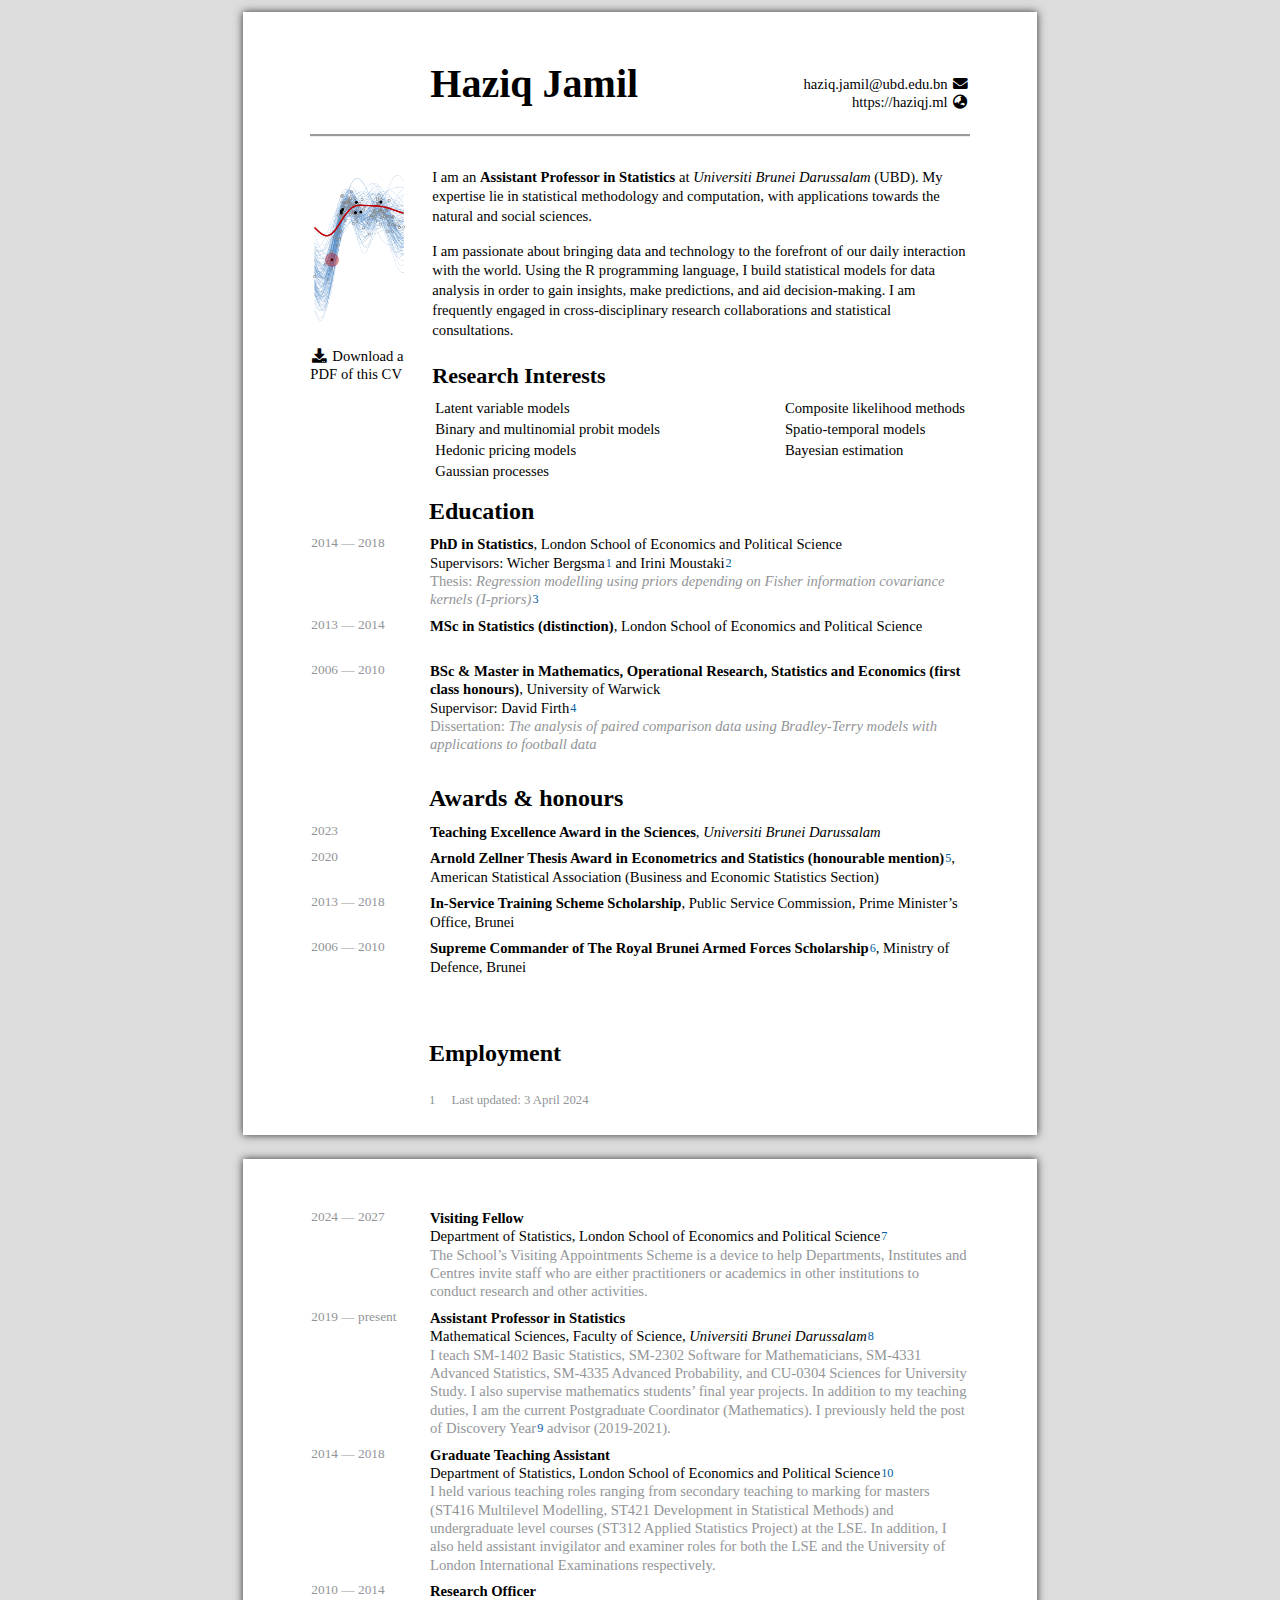
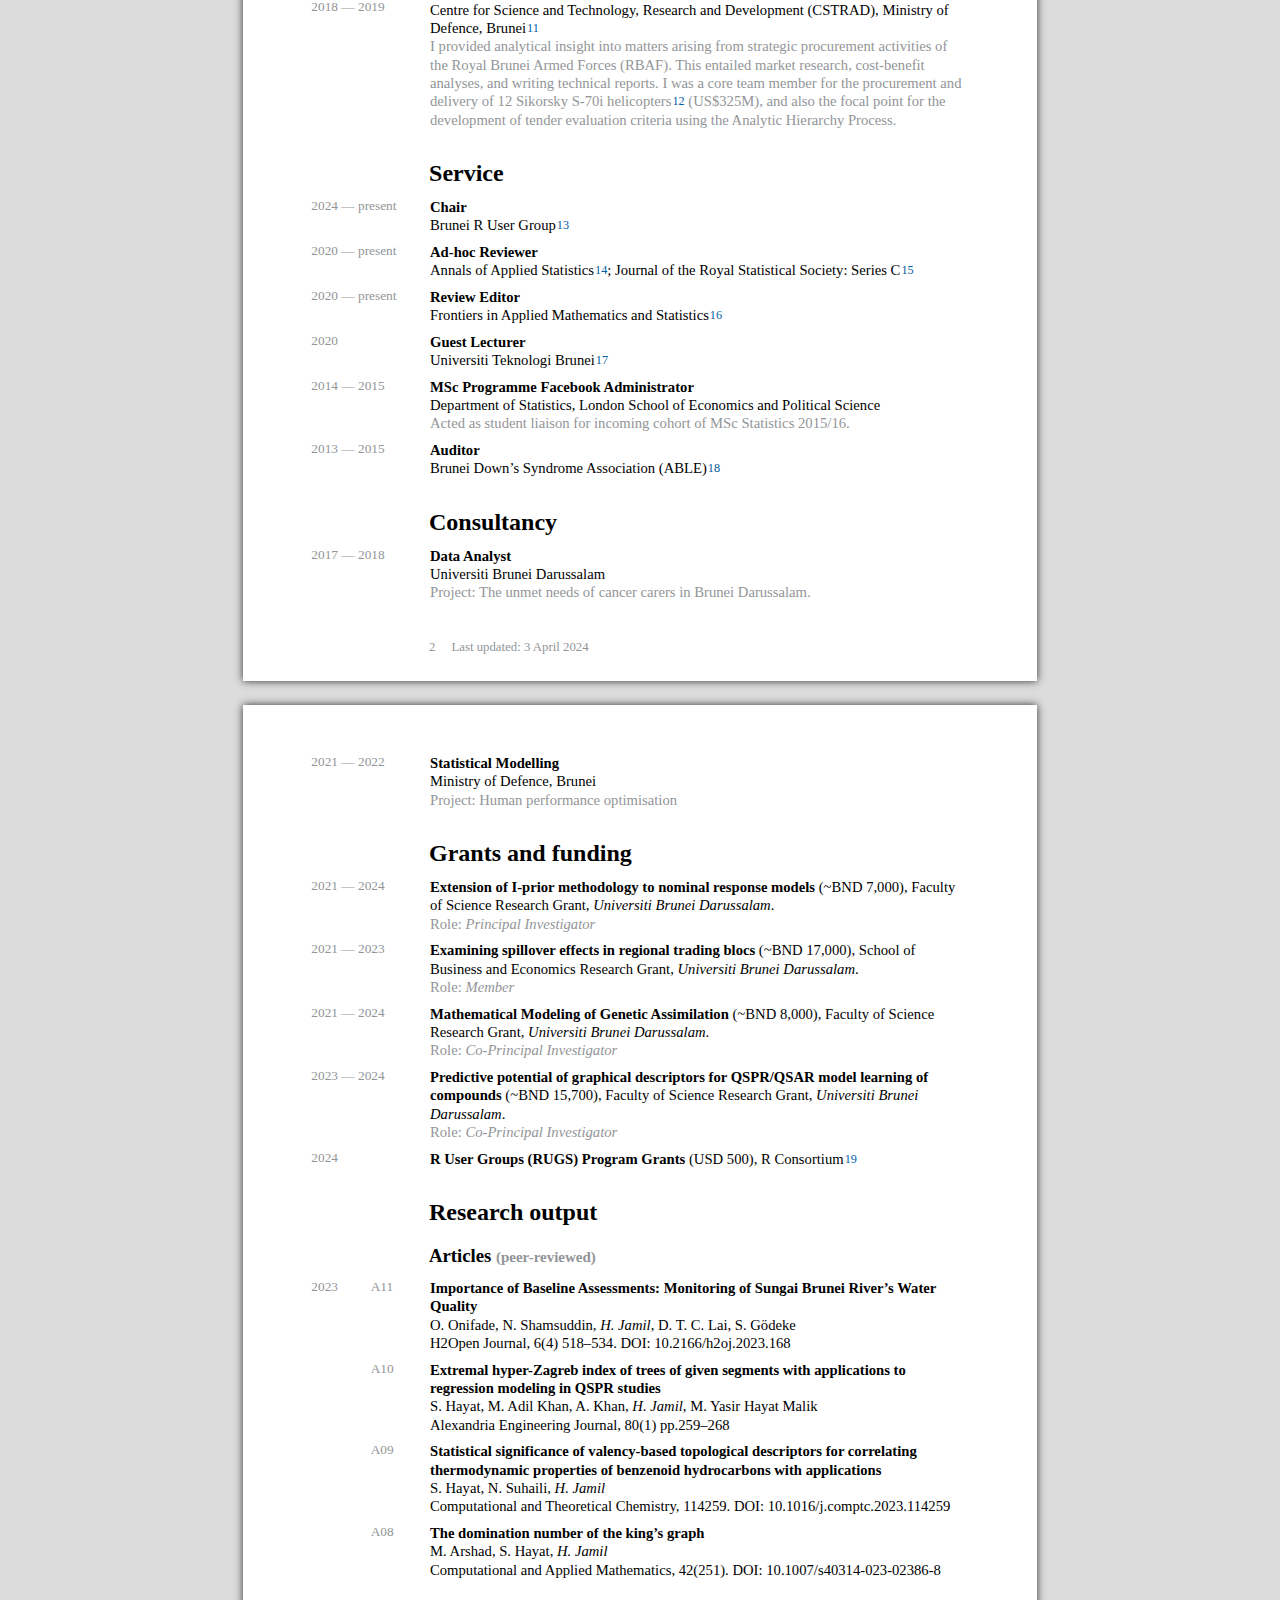
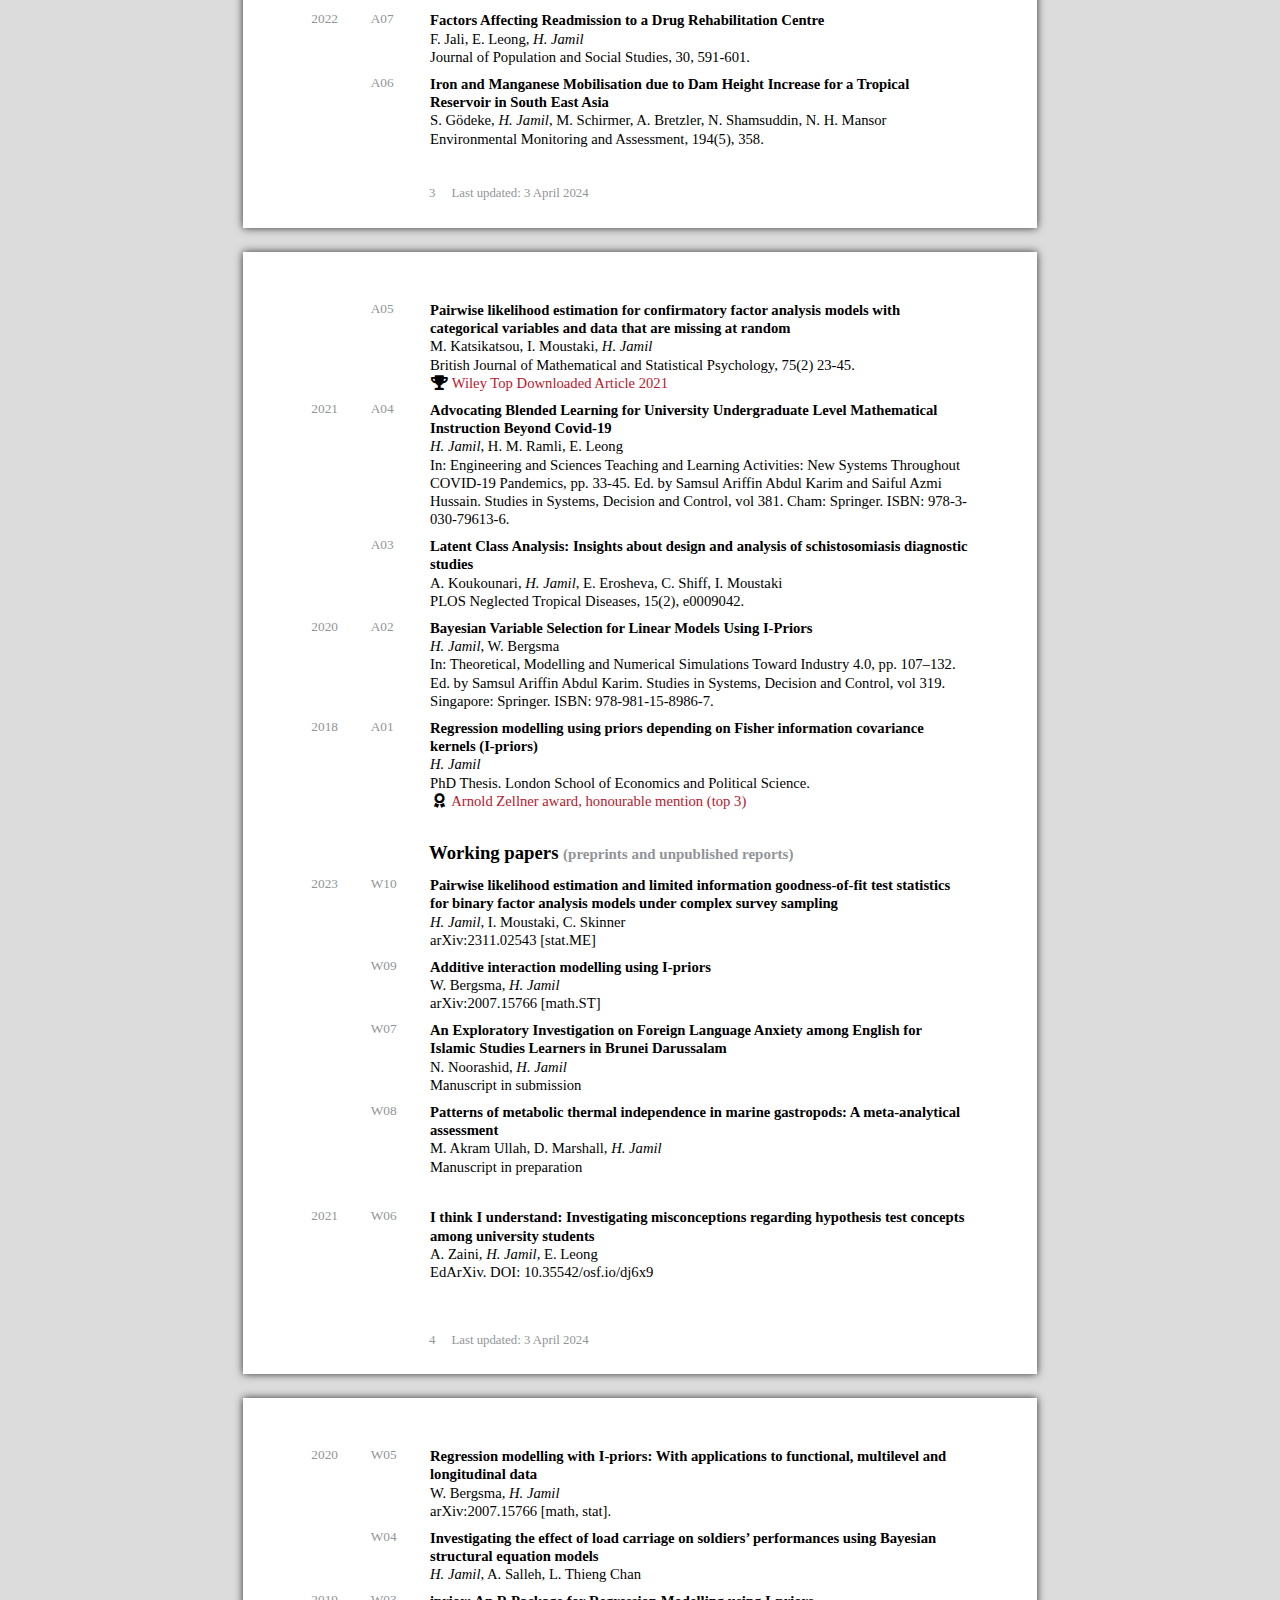
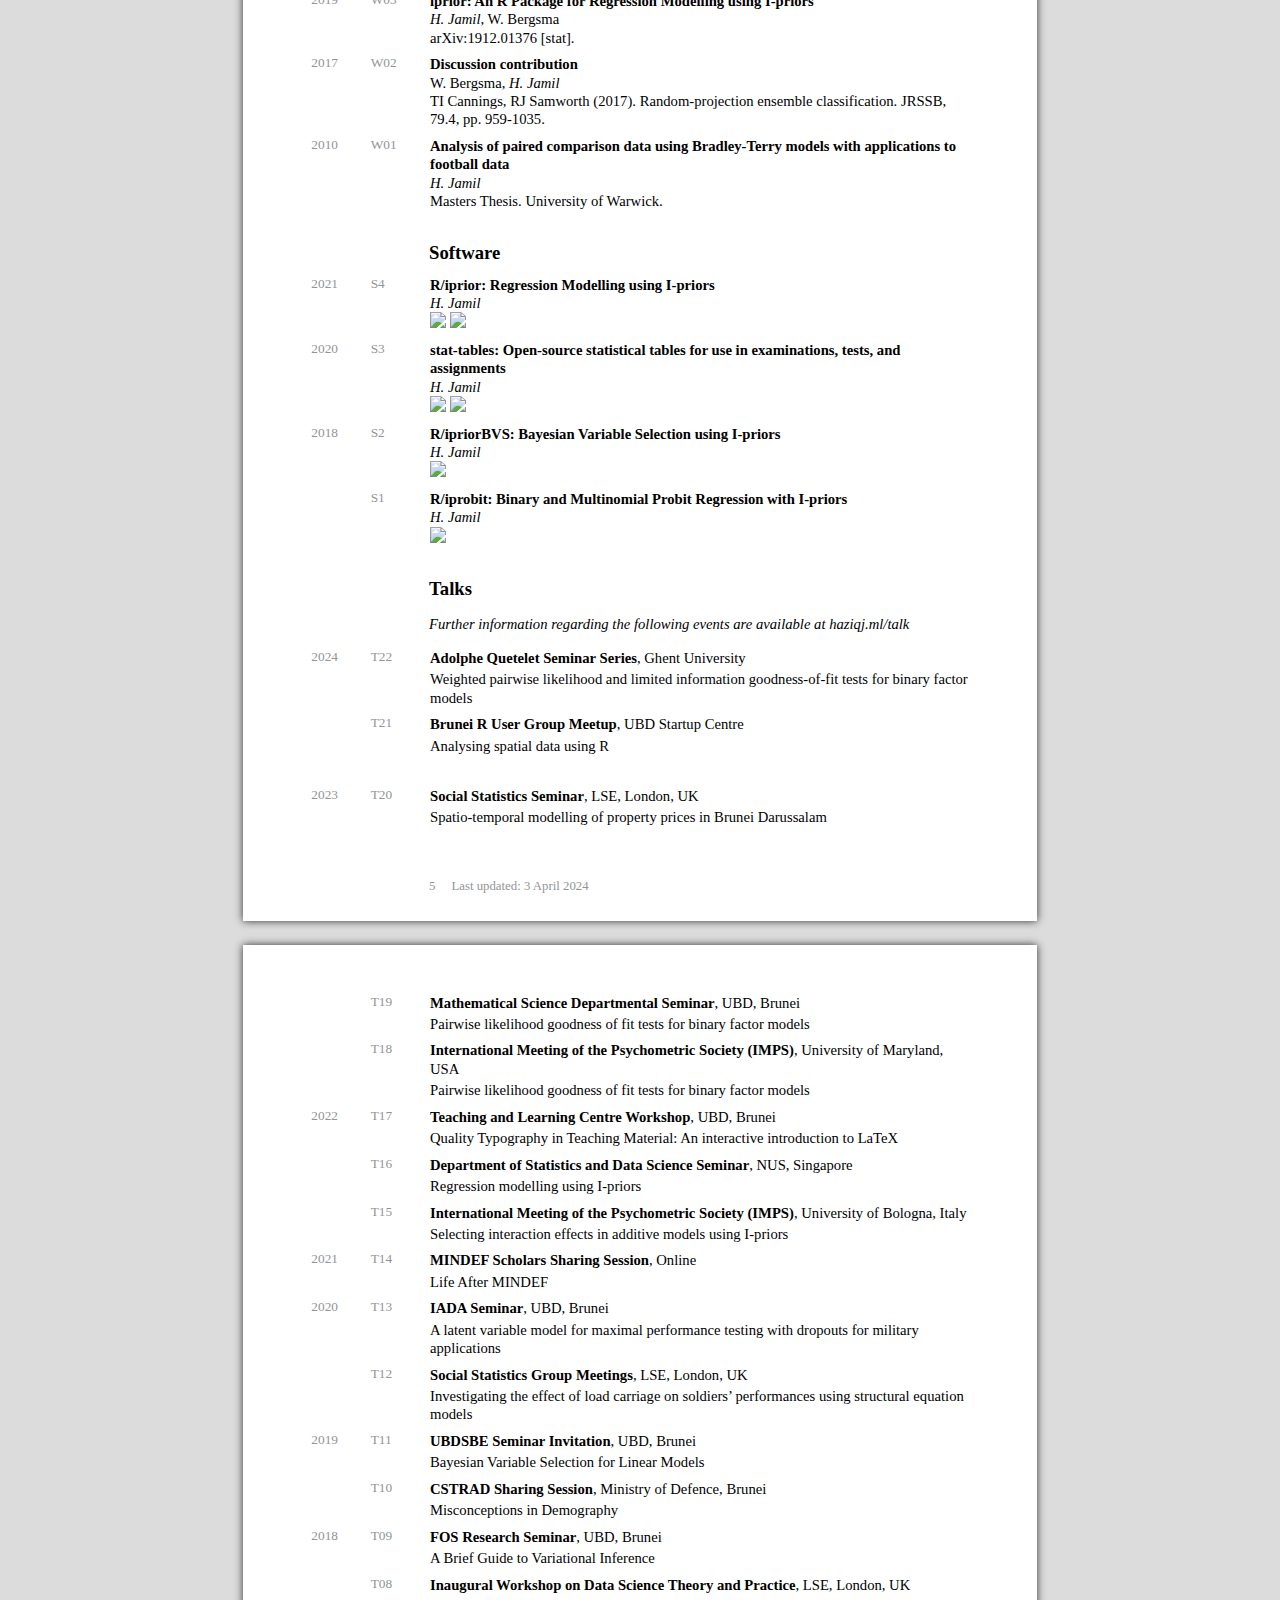
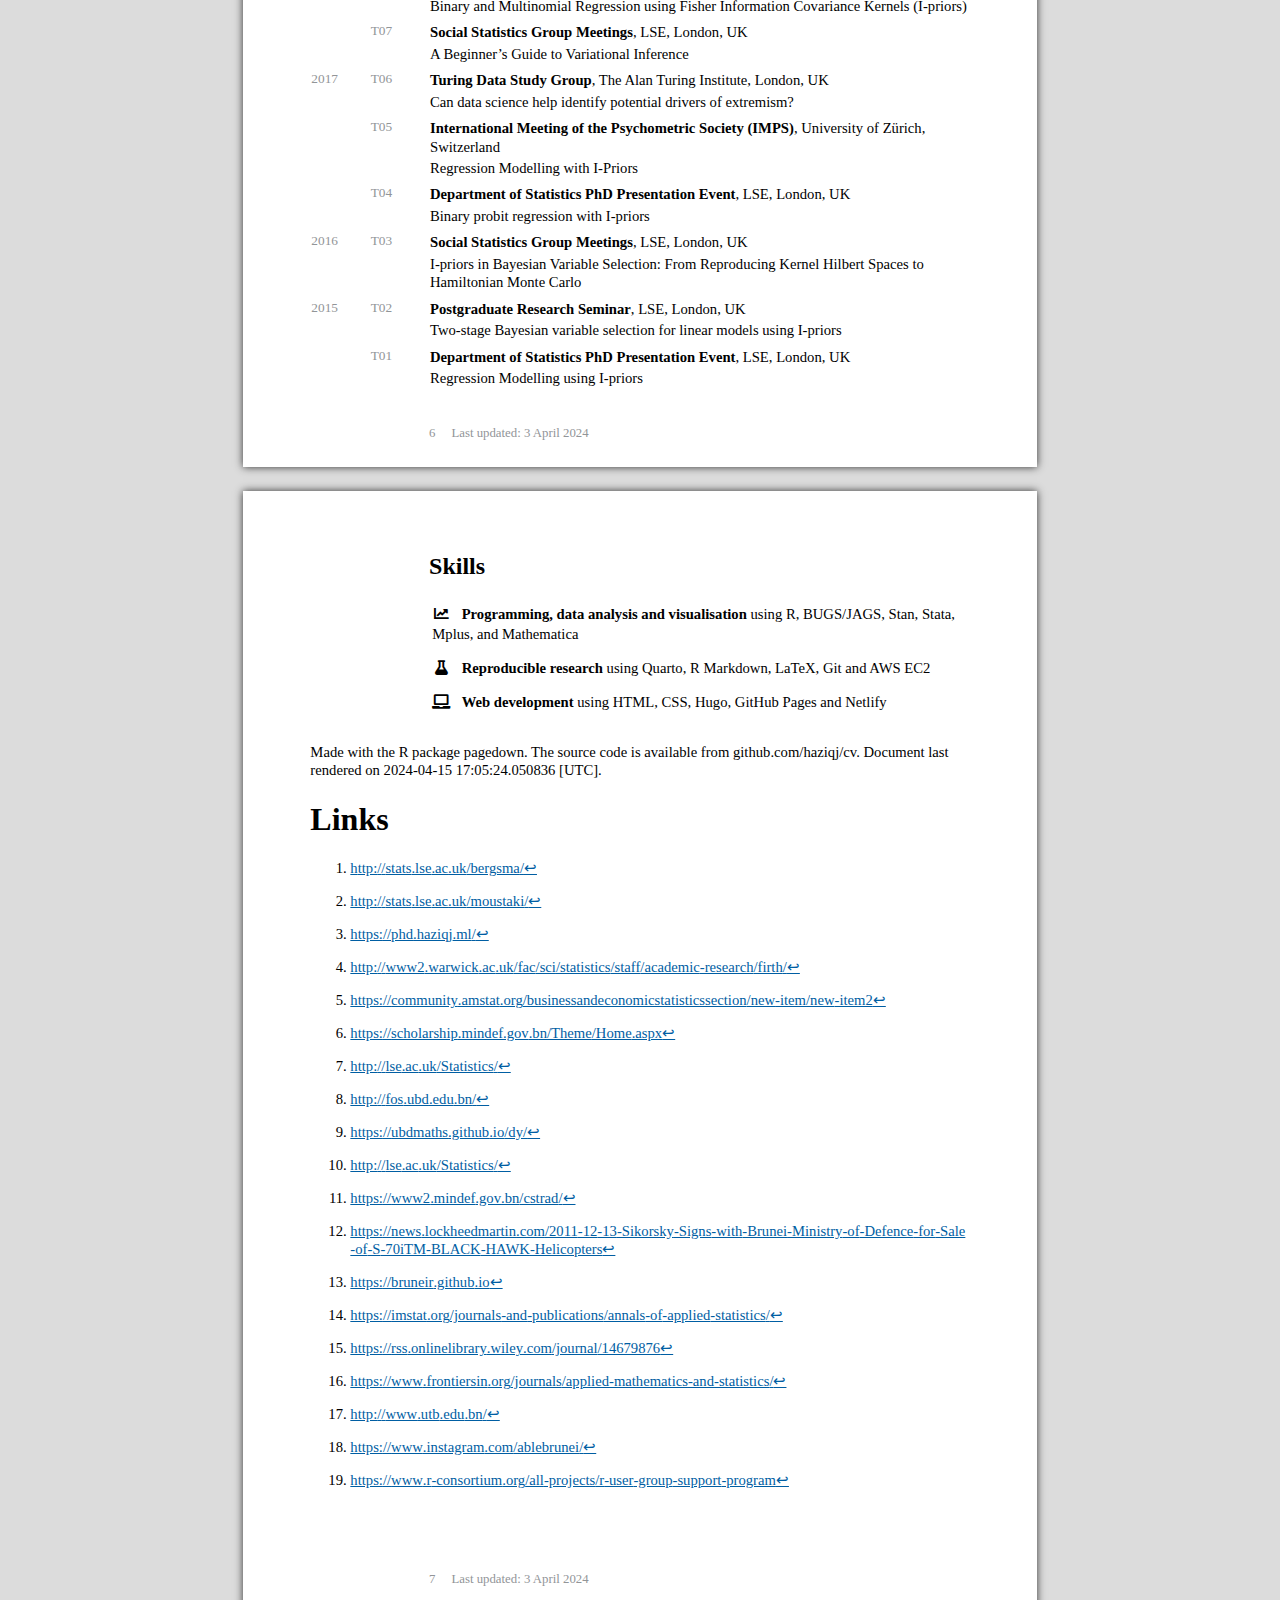
==== commit 54a327b2: "haziqj published a site update" ====
--- a/index.html
+++ b/index.html
@@ -712,7 +712,7 @@
 <!-- <br class="pageBreak"> -->
 <p>Made with the R package <span class="mylink"><a href='https://github.com/rstudio/pagedown'>pagedown</a></span>.
 The source code is available from <span class="mylink"><a href='https://github.com/haziqj/cv'>github.com/haziqj/cv</a></span>.
-Document last rendered on 2024-04-14 22:48:23.177941 [UTC].</p>
+Document last rendered on 2024-04-15 17:05:24.050836 [UTC].</p>
 <div id="links" class="section level1">
 <h1>Links</h1>
 </div>
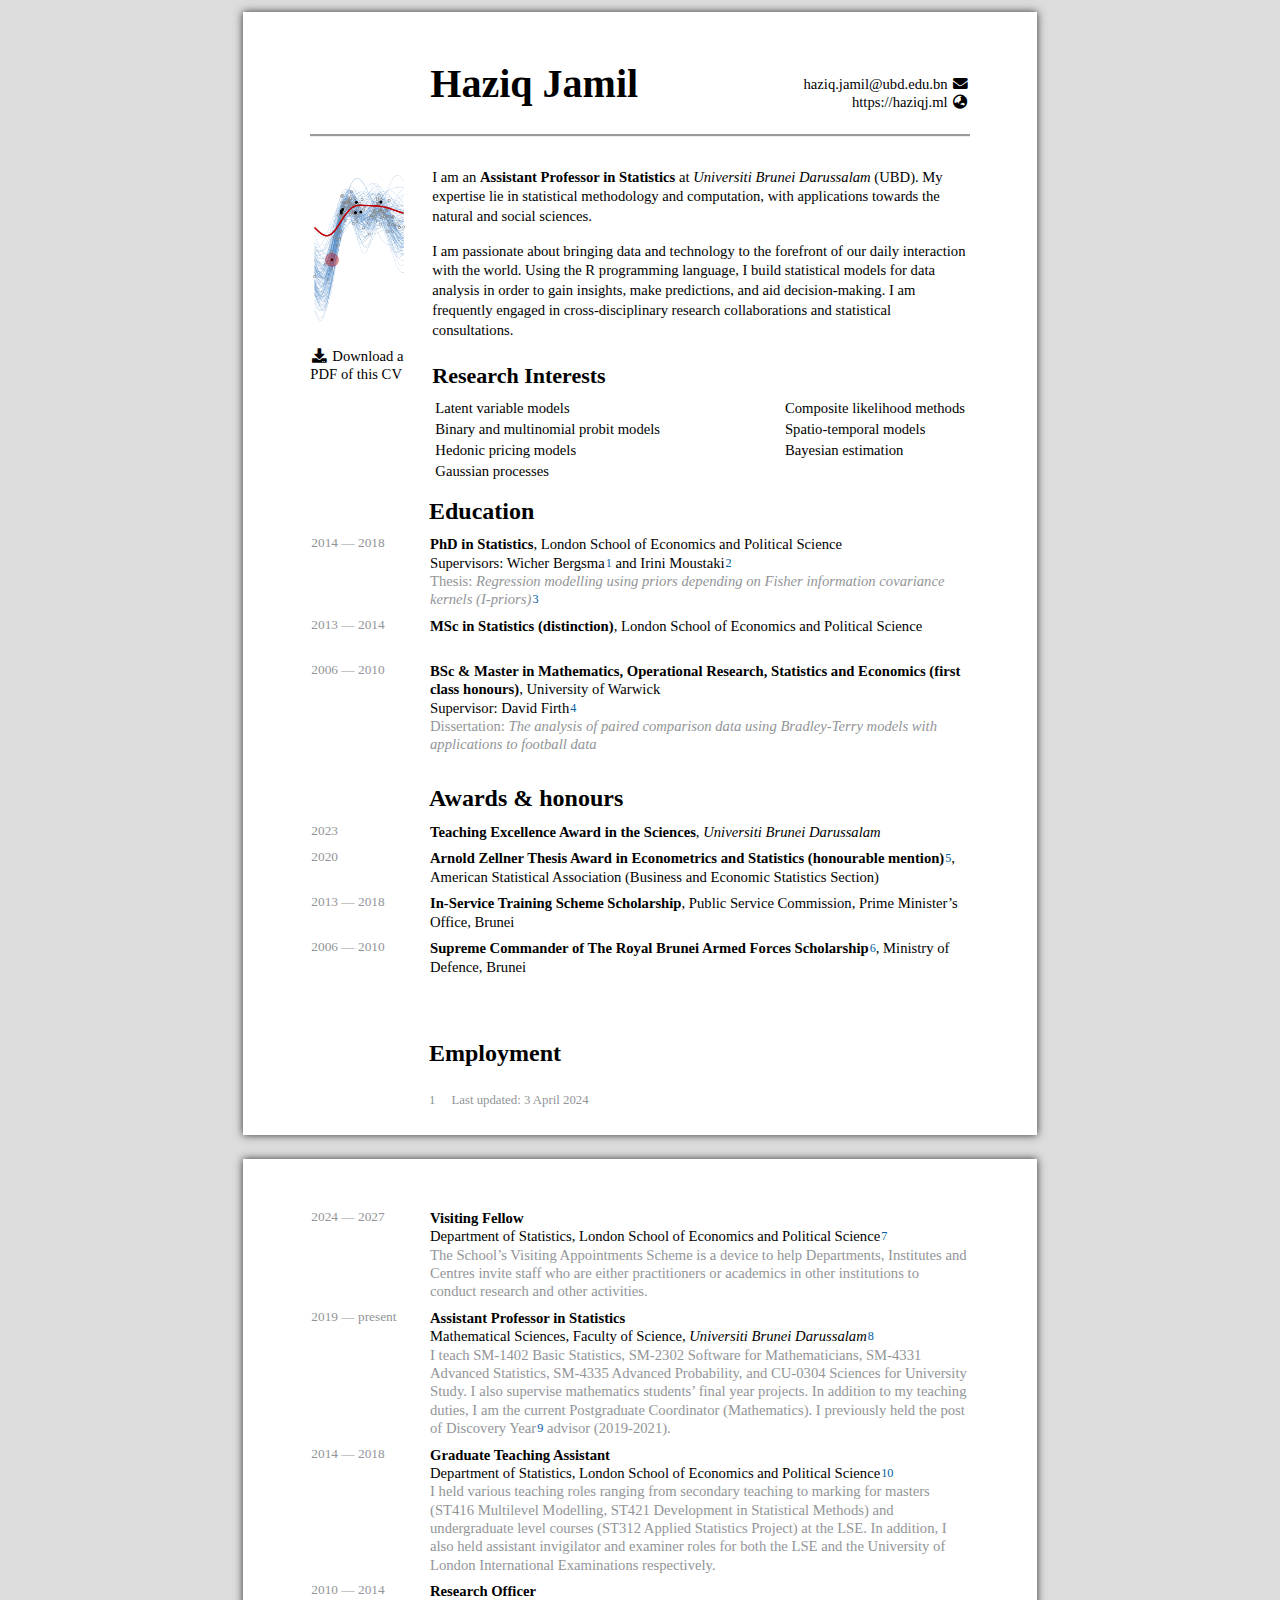
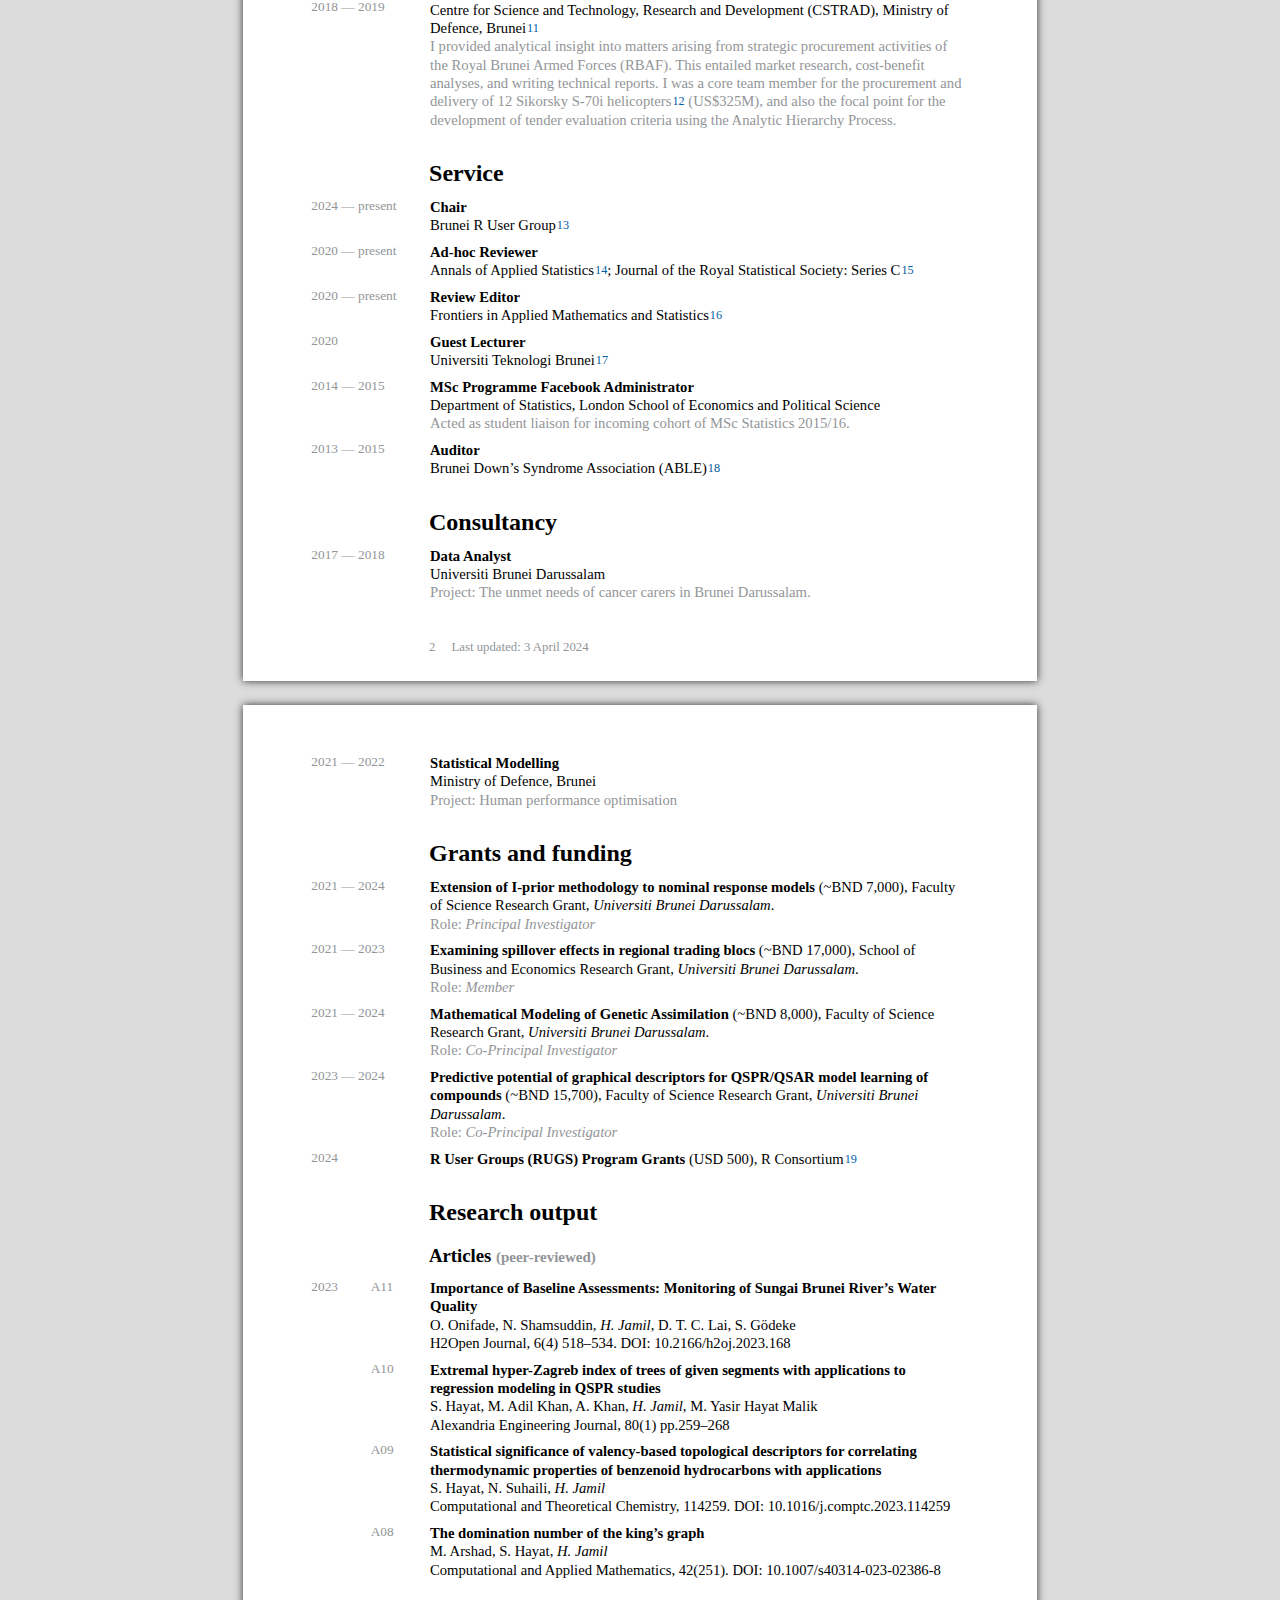
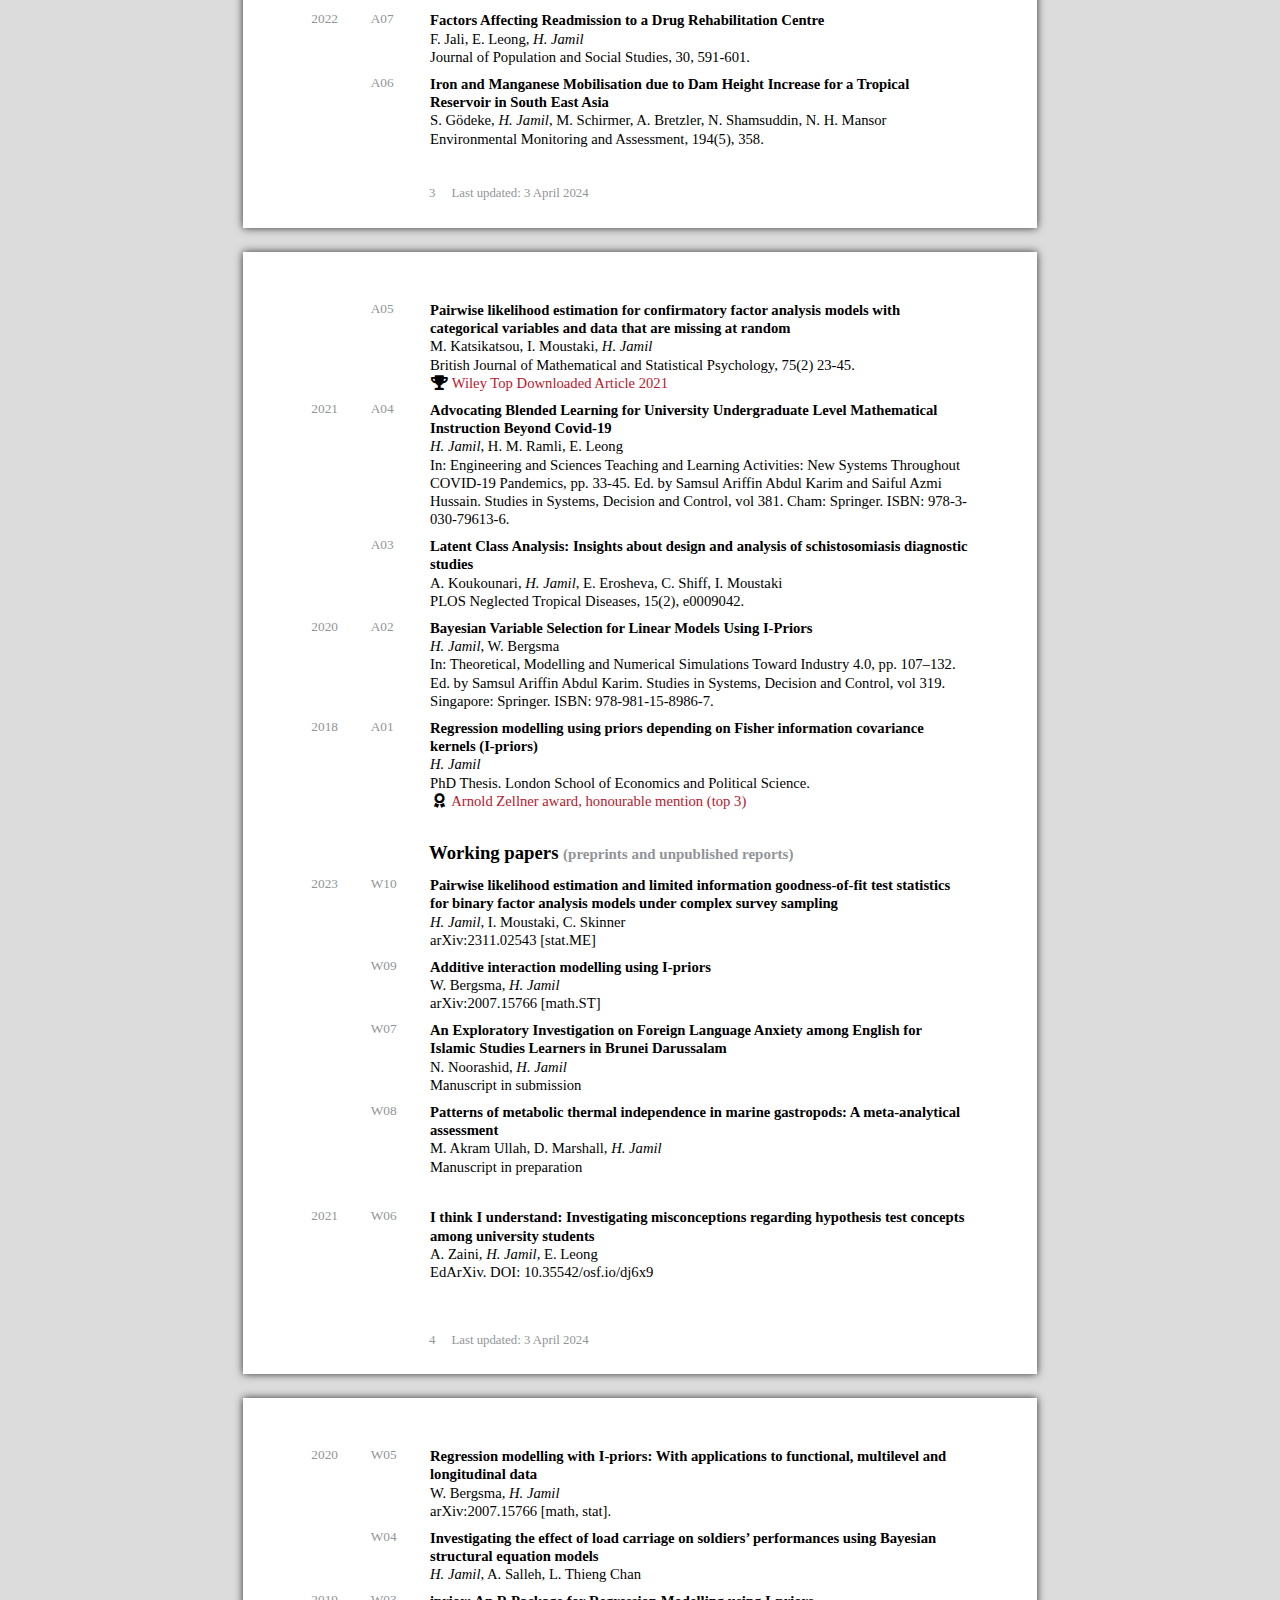
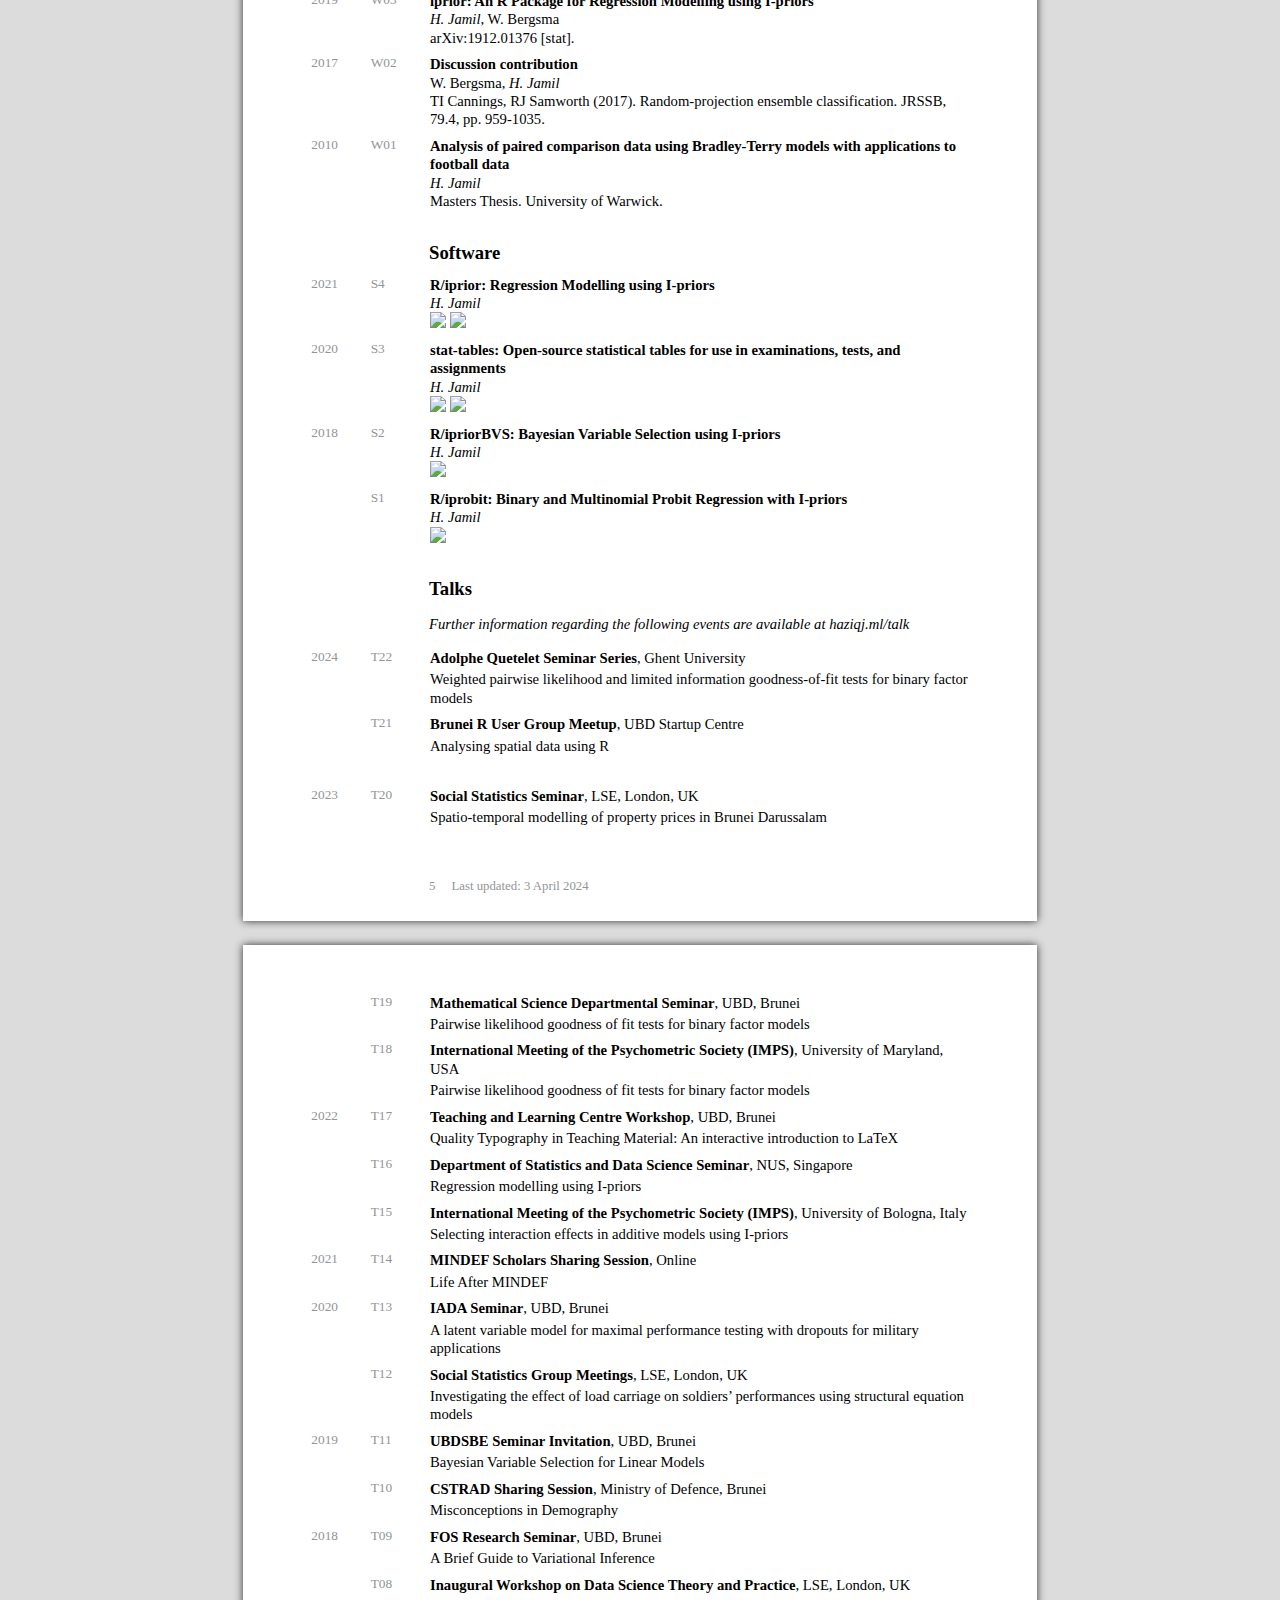
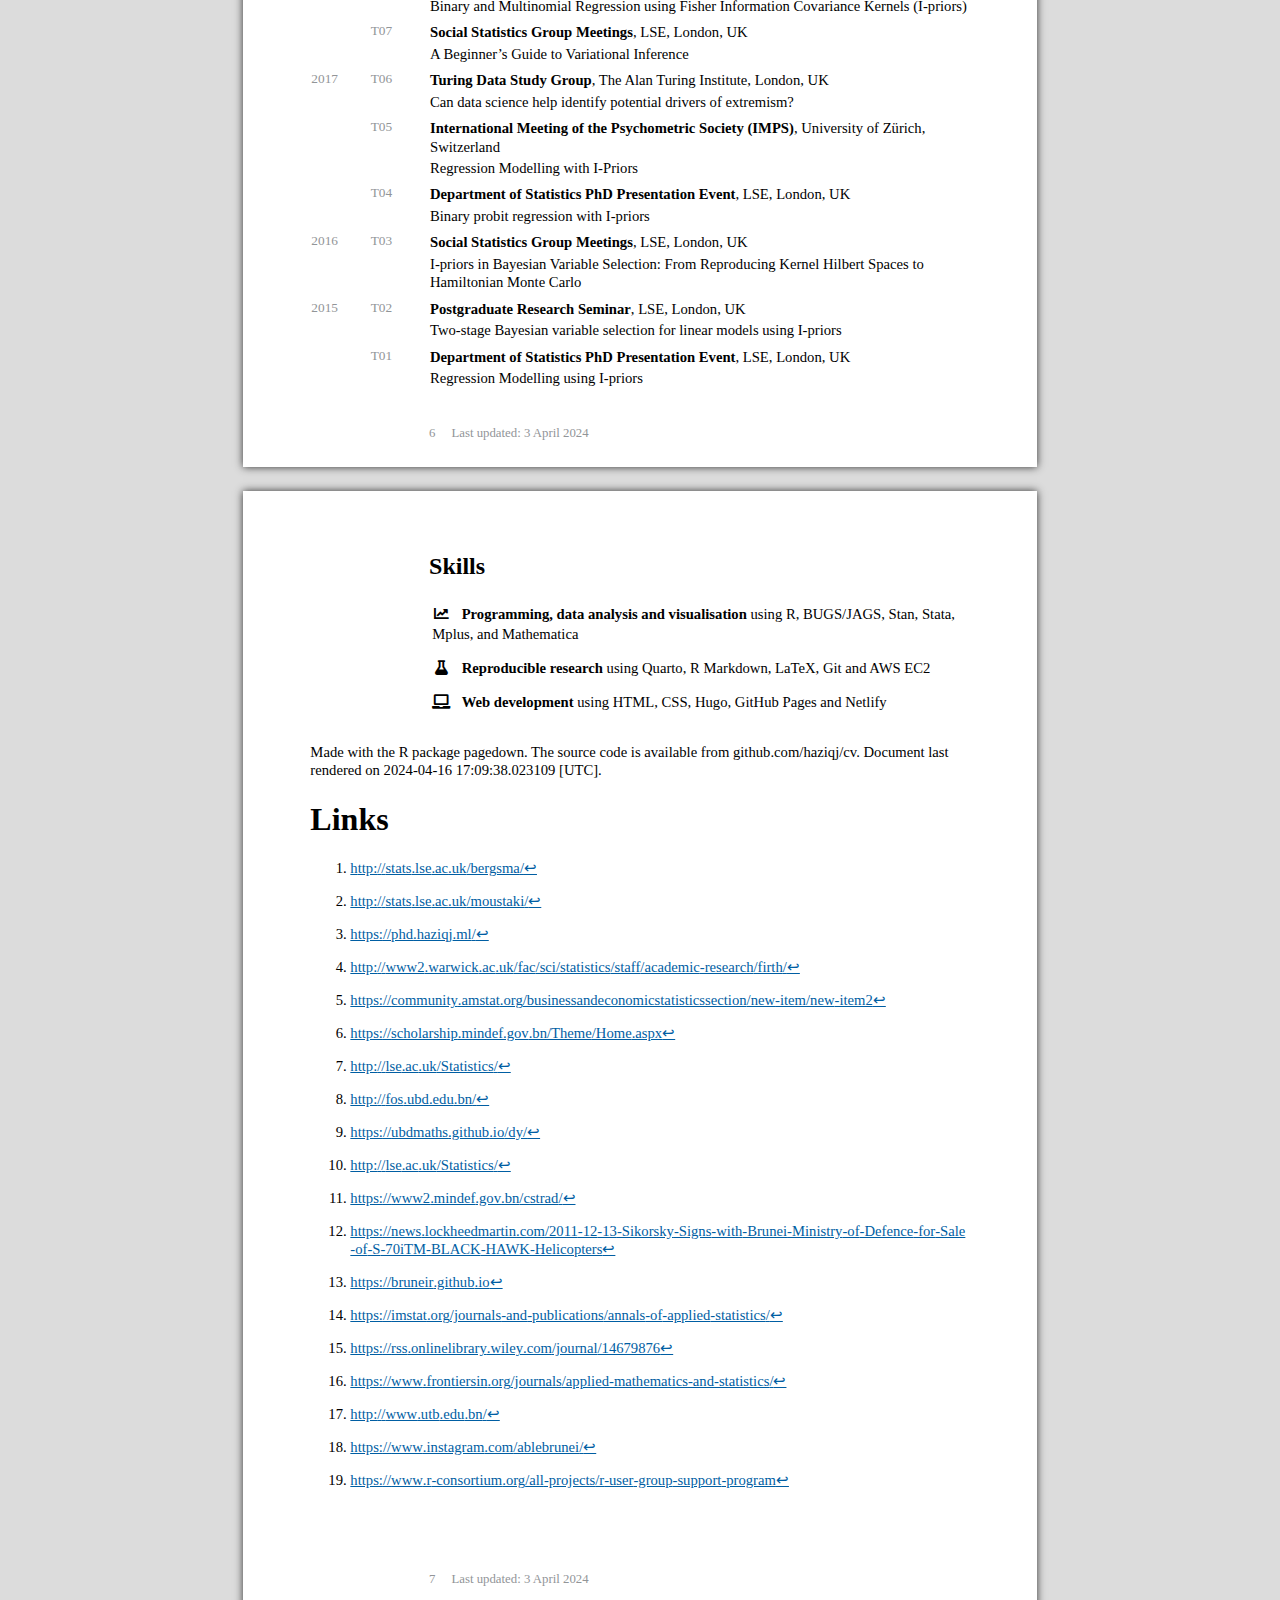
==== commit 8633d5a2: "haziqj published a site update" ====
--- a/index.html
+++ b/index.html
@@ -712,7 +712,7 @@
 <!-- <br class="pageBreak"> -->
 <p>Made with the R package <span class="mylink"><a href='https://github.com/rstudio/pagedown'>pagedown</a></span>.
 The source code is available from <span class="mylink"><a href='https://github.com/haziqj/cv'>github.com/haziqj/cv</a></span>.
-Document last rendered on 2024-04-15 17:05:24.050836 [UTC].</p>
+Document last rendered on 2024-04-16 17:09:38.023109 [UTC].</p>
 <div id="links" class="section level1">
 <h1>Links</h1>
 </div>
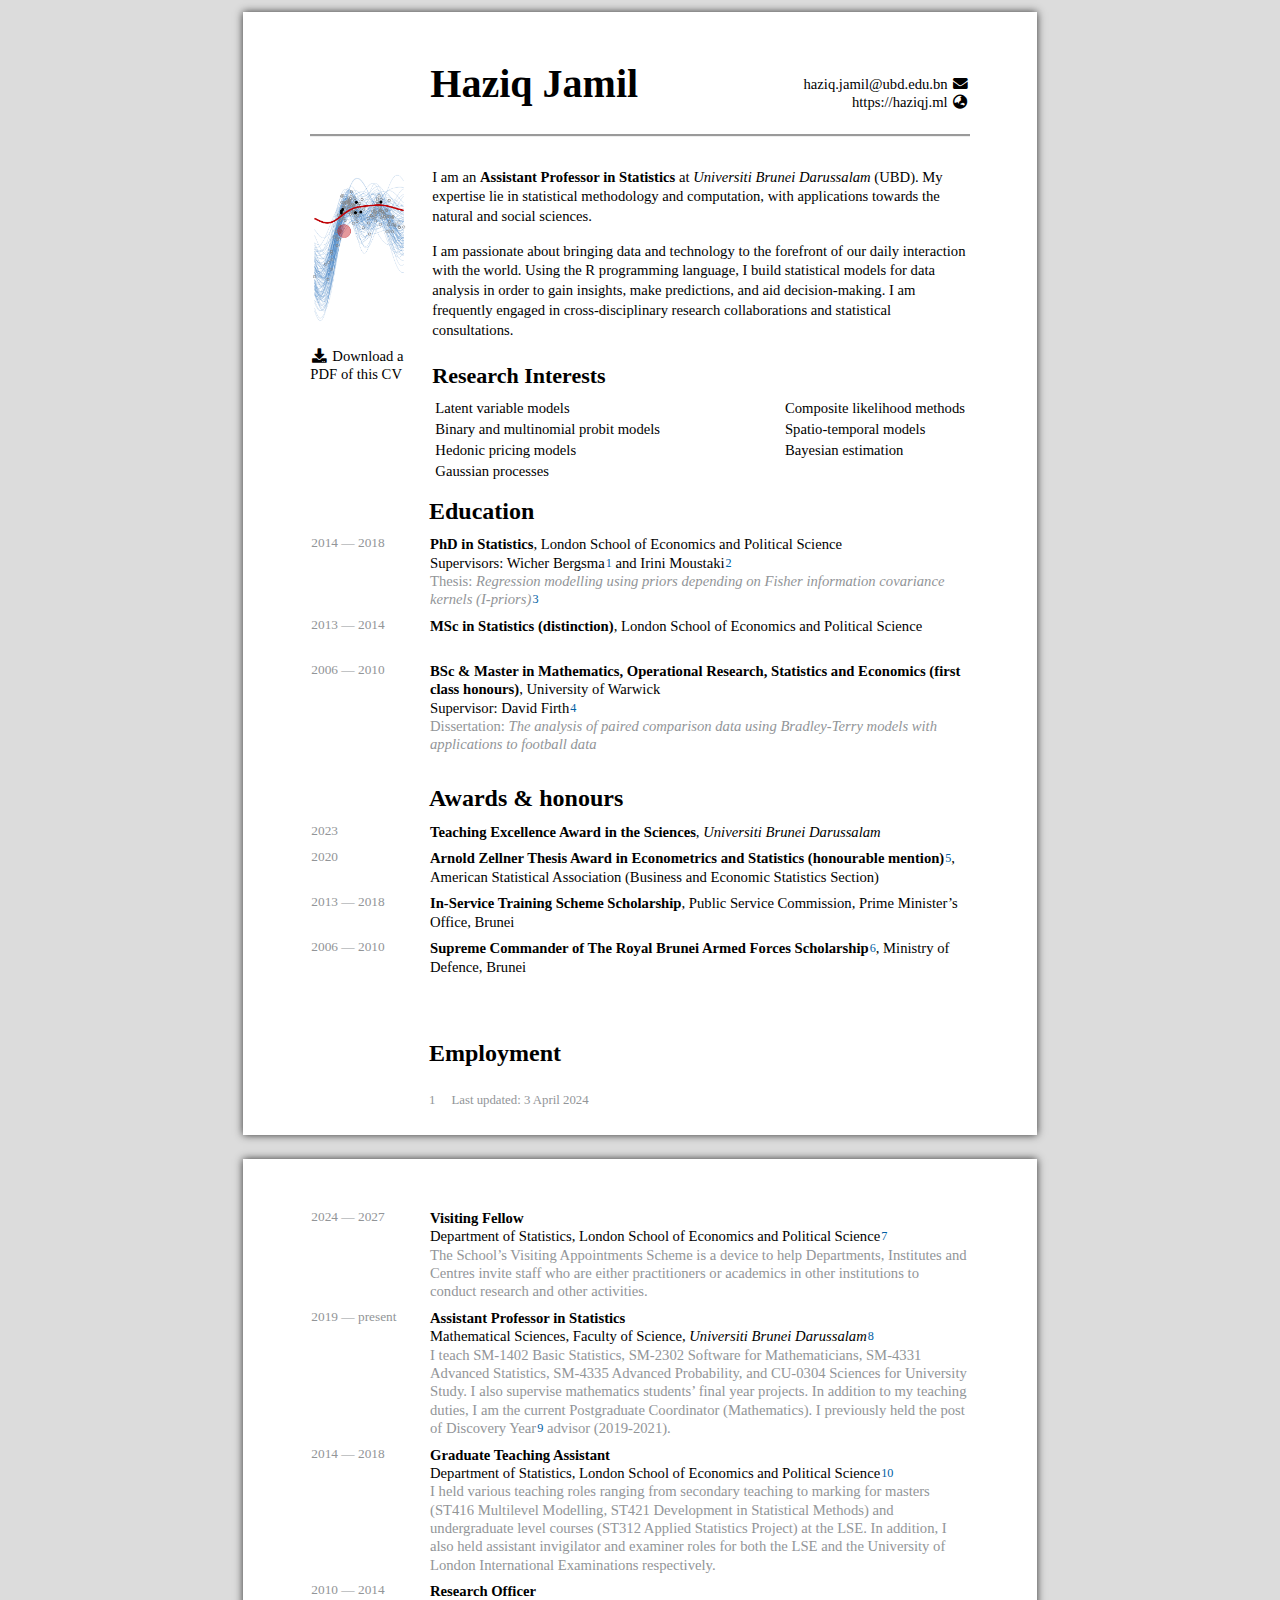
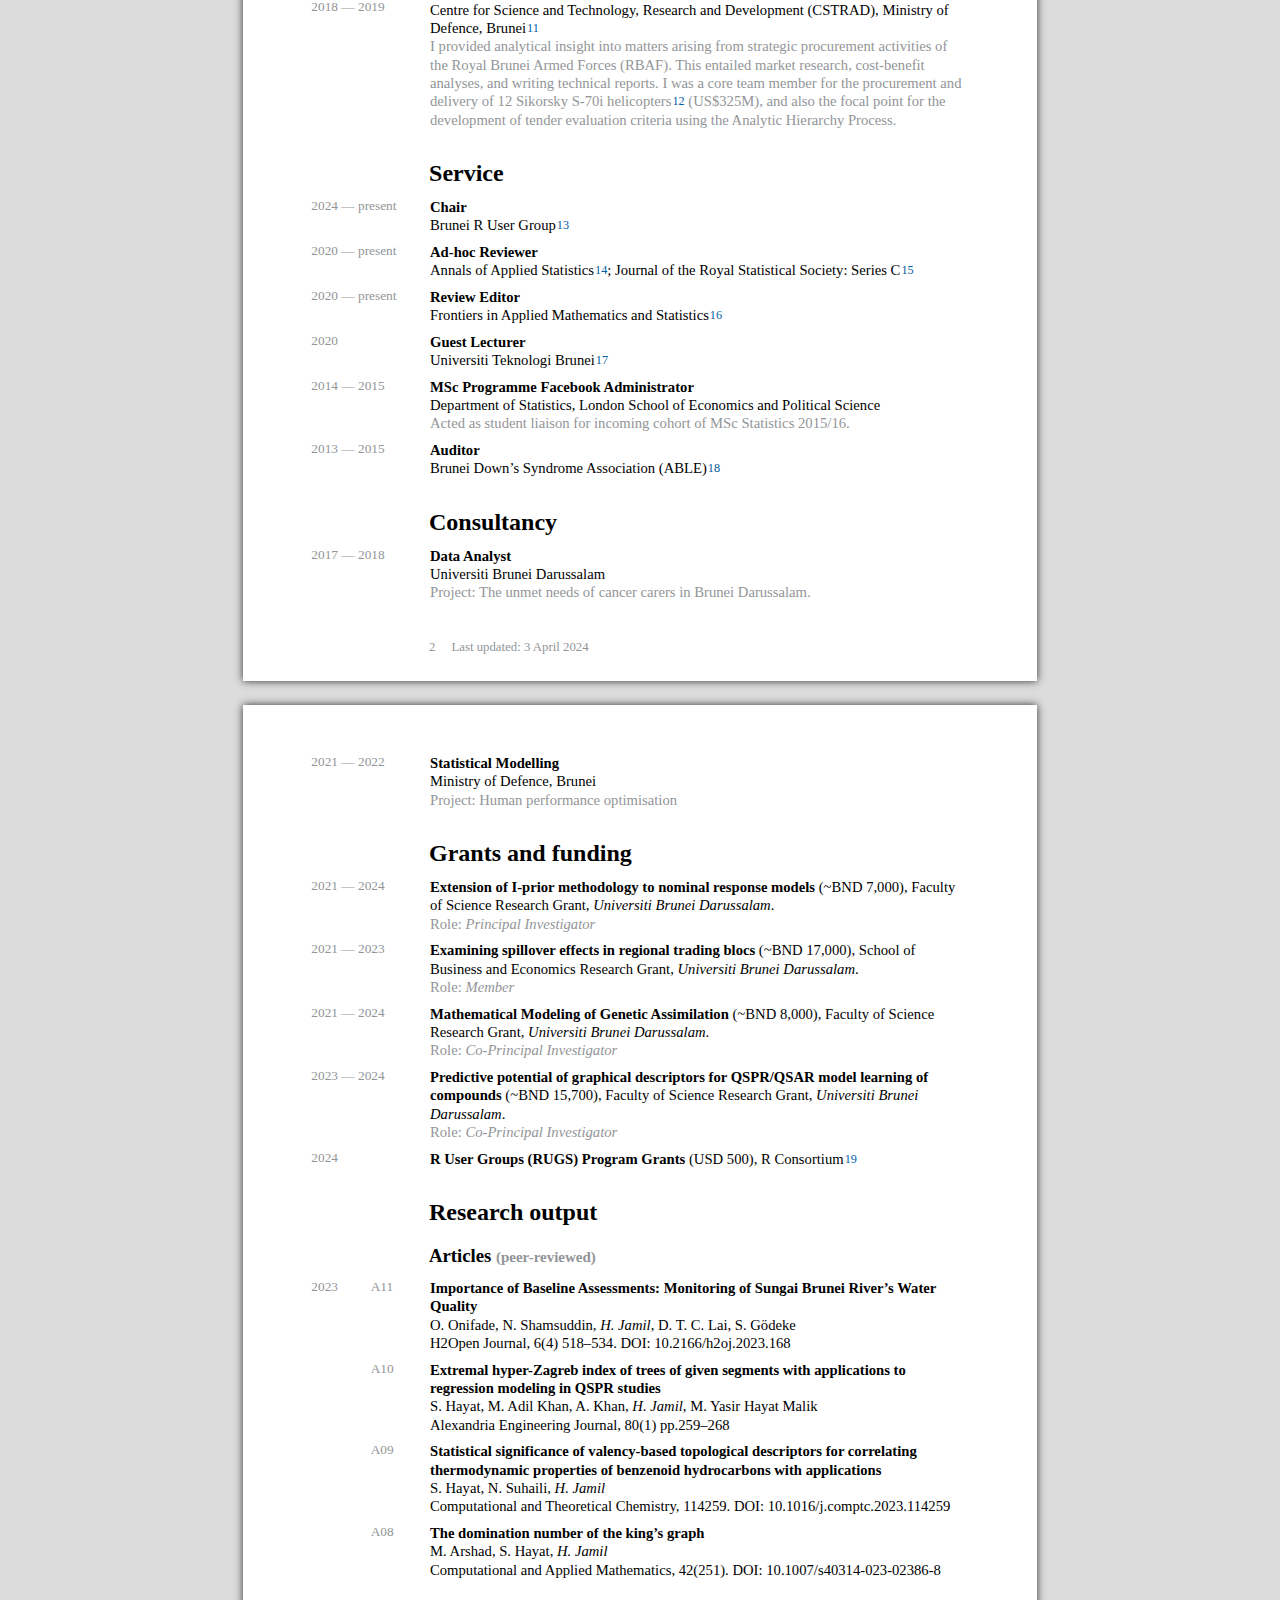
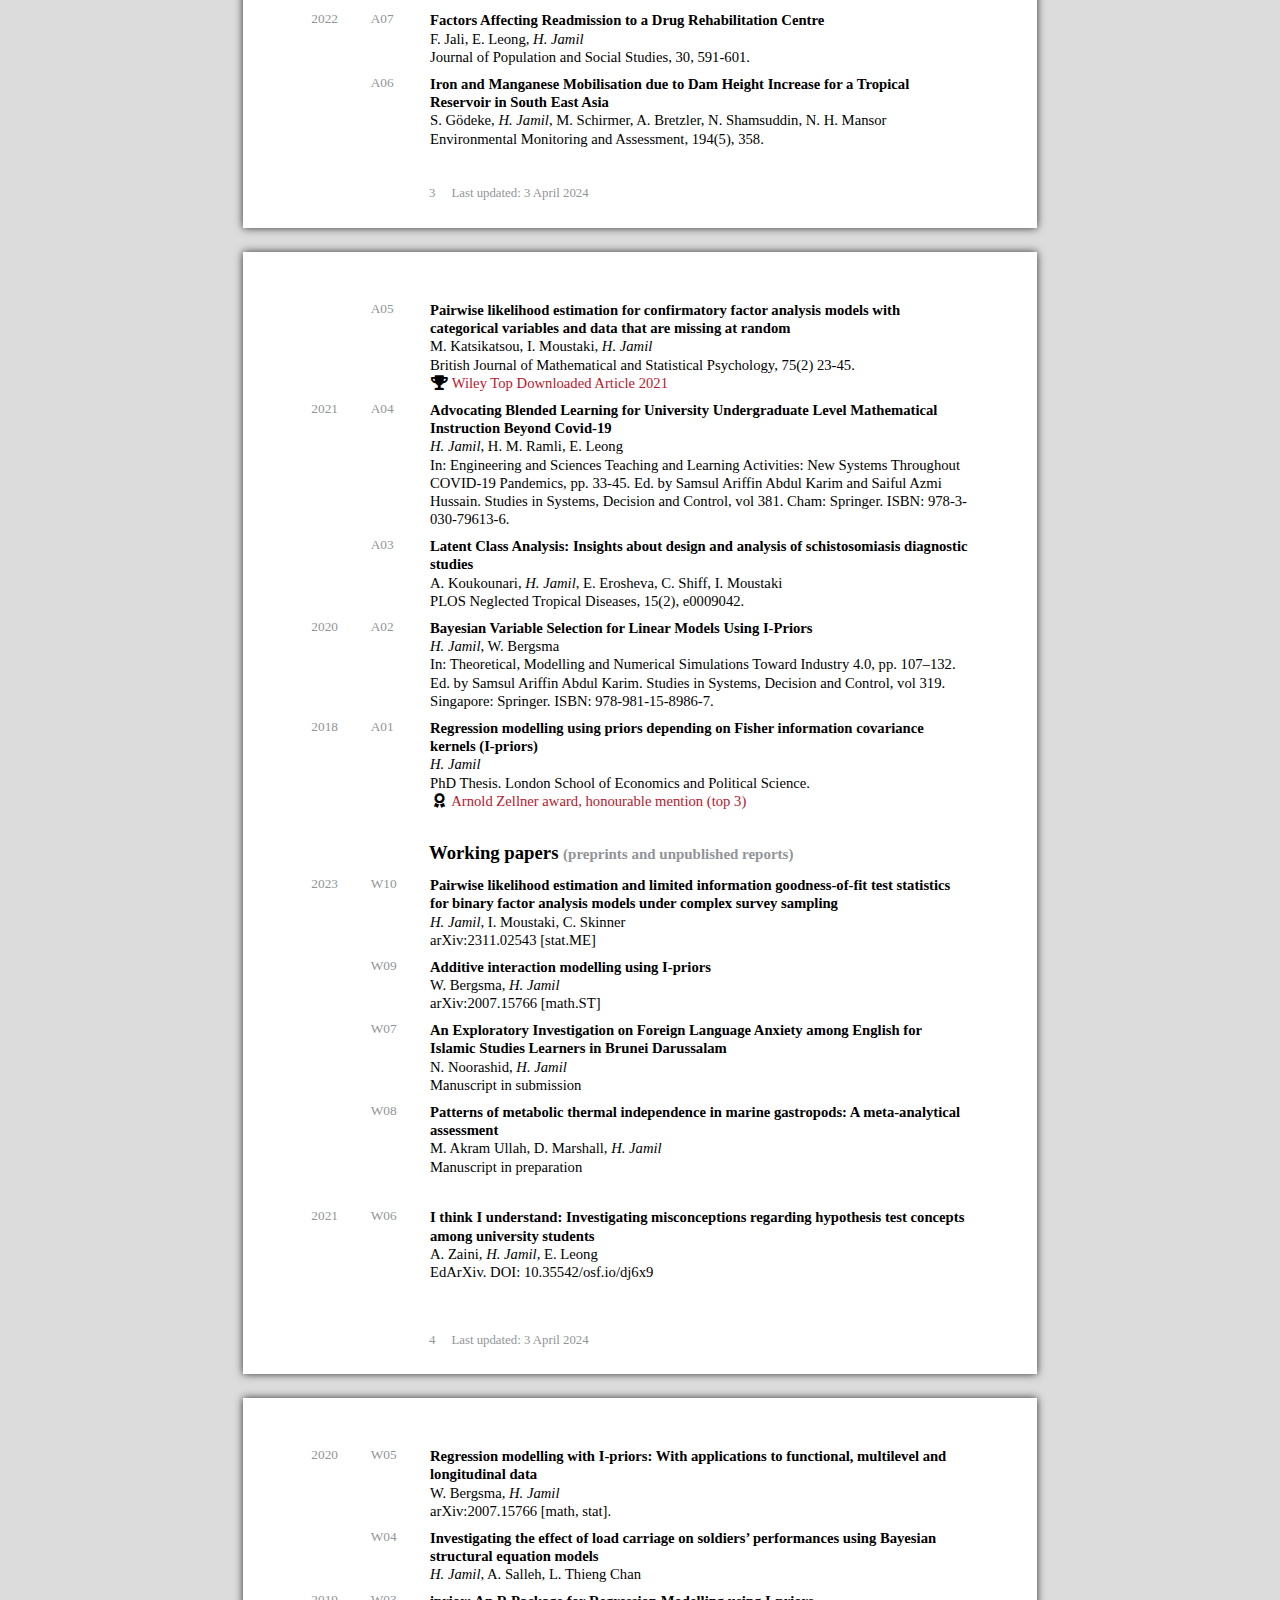
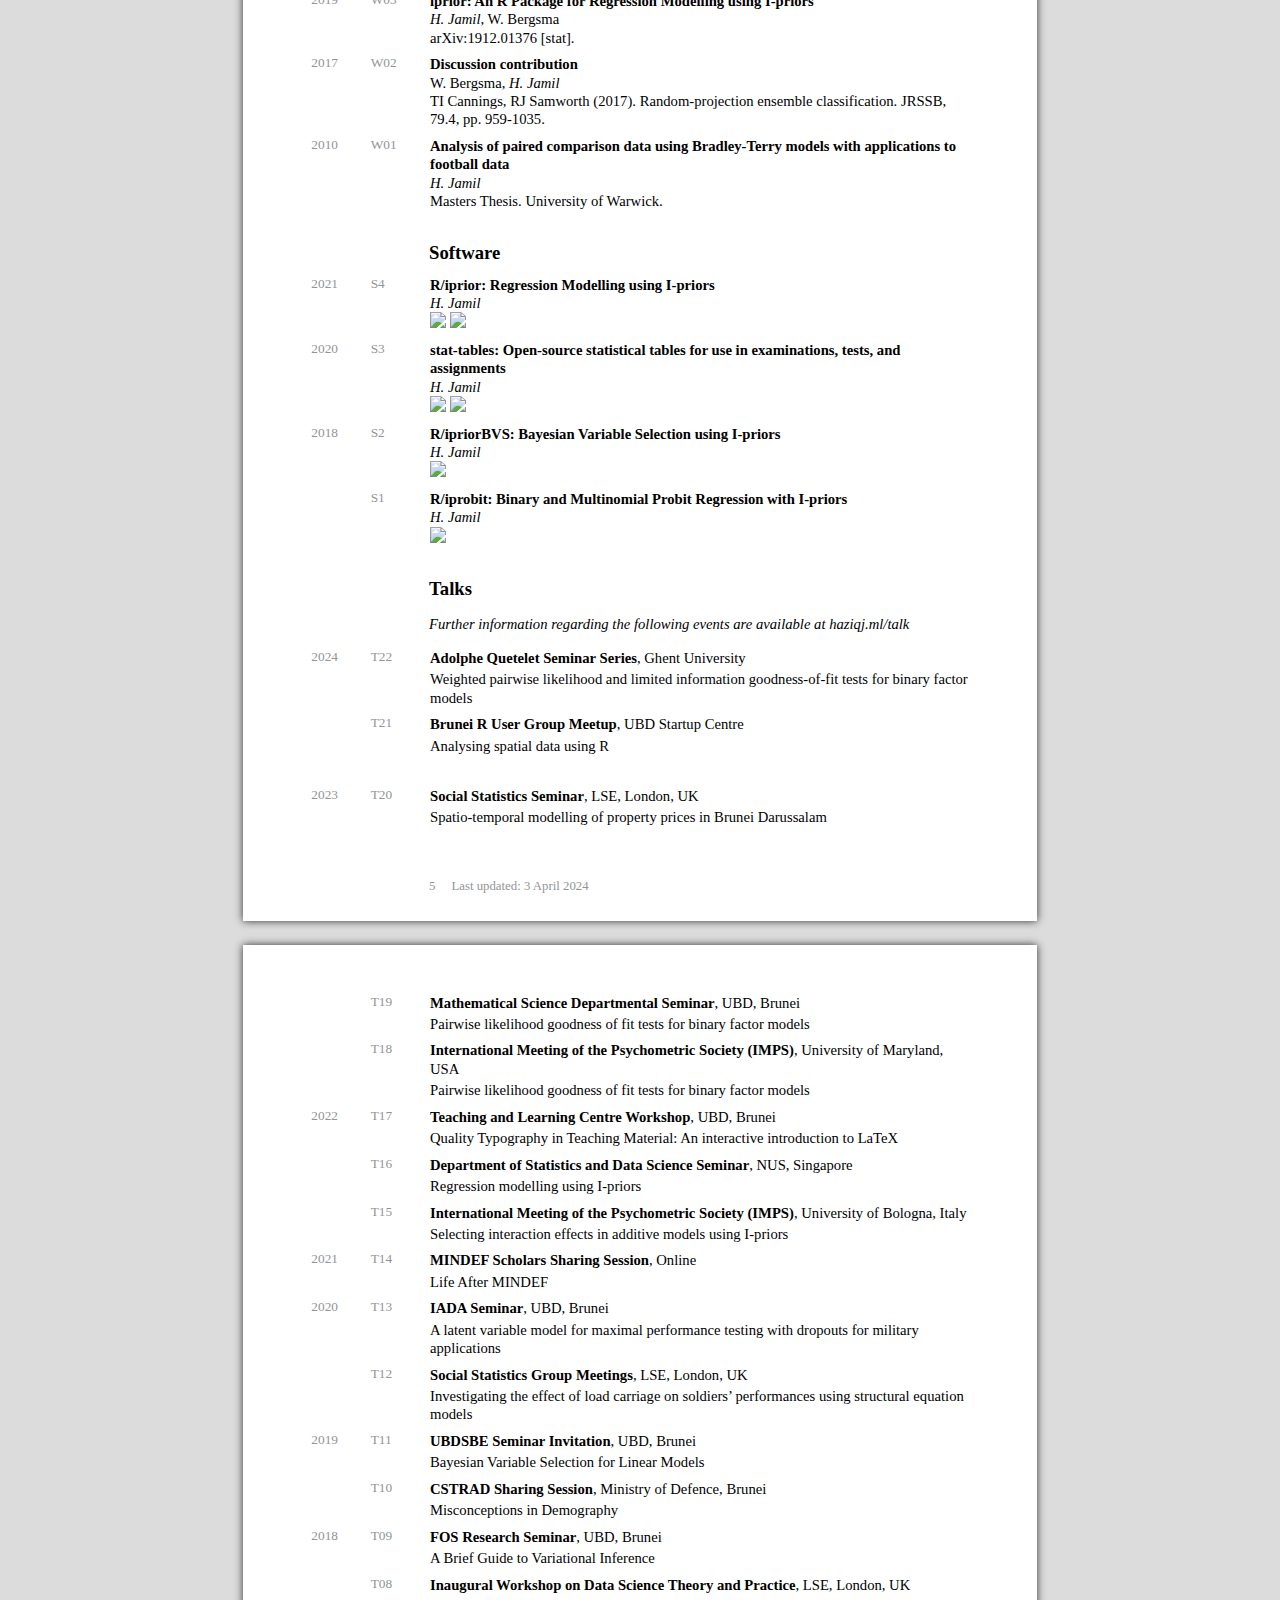
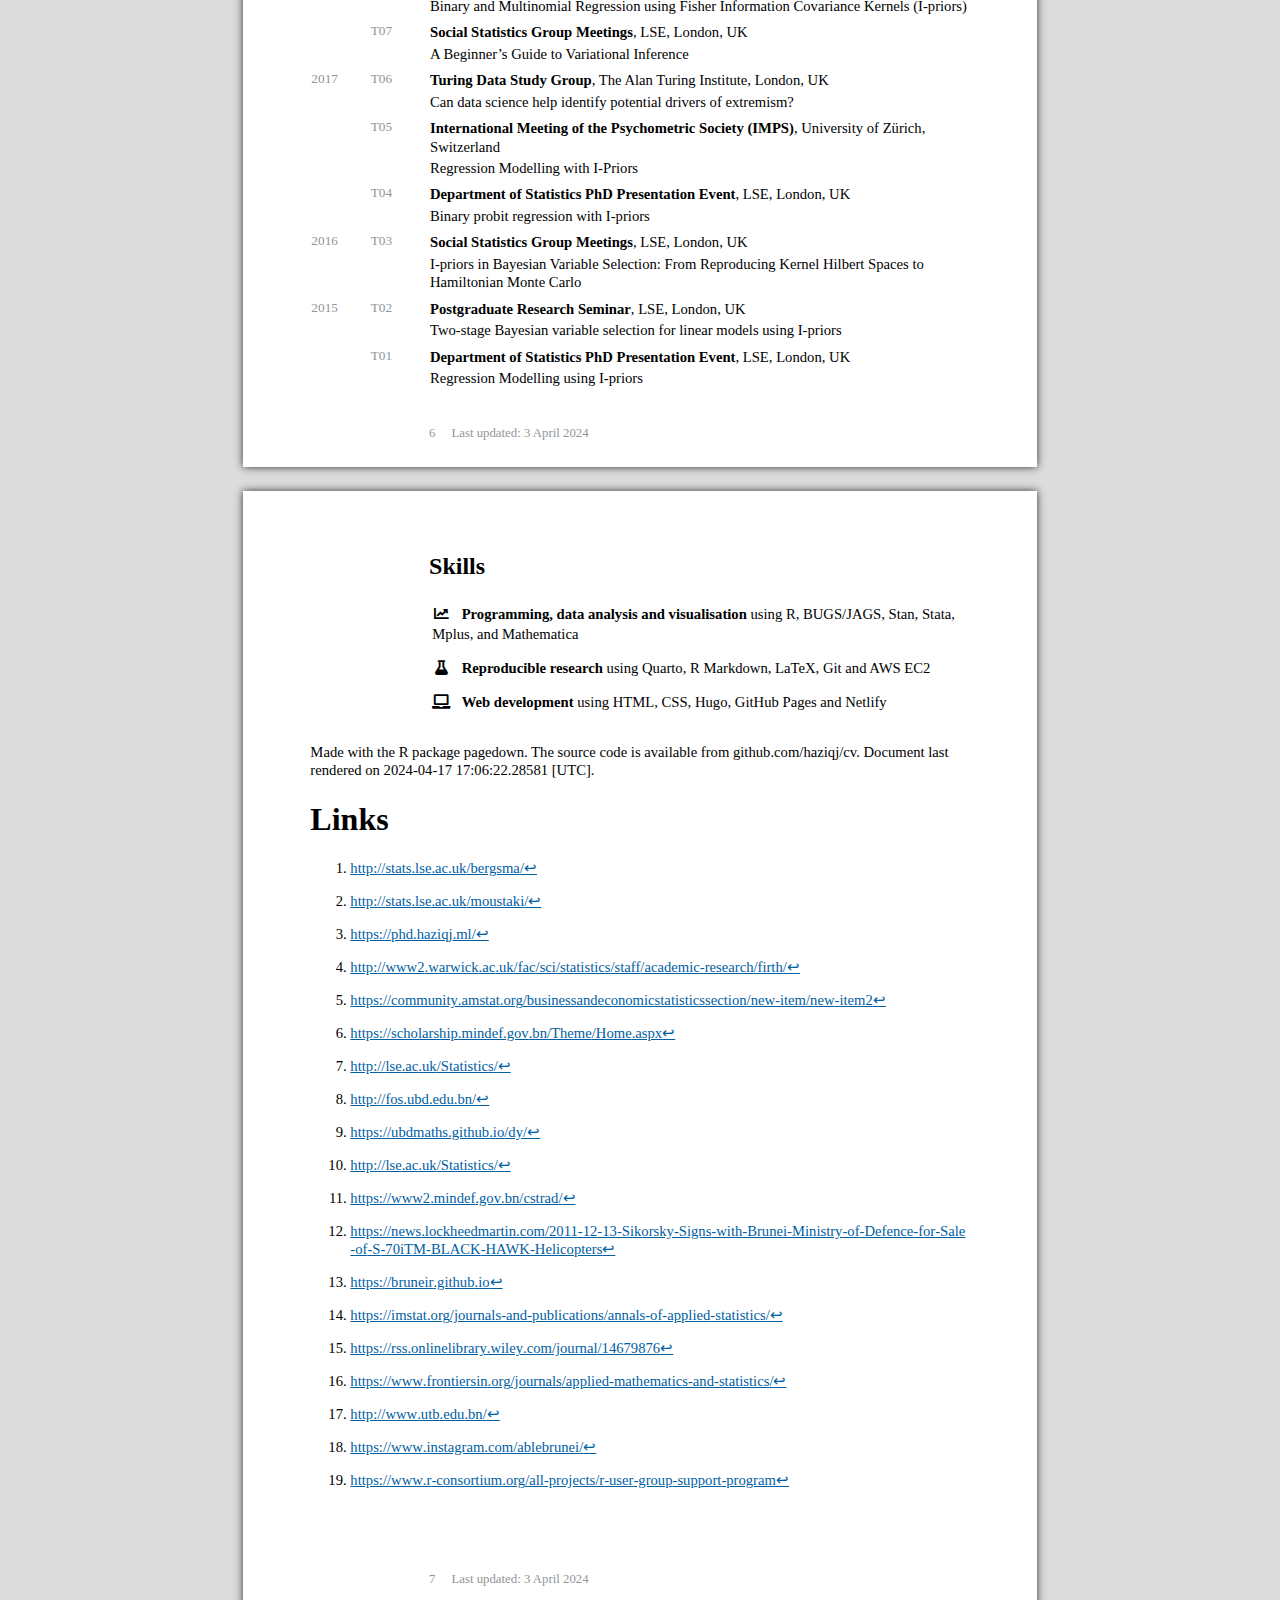
==== commit 4254da3b: "haziqj published a site update" ====
--- a/index.html
+++ b/index.html
@@ -712,7 +712,7 @@
 <!-- <br class="pageBreak"> -->
 <p>Made with the R package <span class="mylink"><a href='https://github.com/rstudio/pagedown'>pagedown</a></span>.
 The source code is available from <span class="mylink"><a href='https://github.com/haziqj/cv'>github.com/haziqj/cv</a></span>.
-Document last rendered on 2024-04-16 17:09:38.023109 [UTC].</p>
+Document last rendered on 2024-04-17 17:06:22.28581 [UTC].</p>
 <div id="links" class="section level1">
 <h1>Links</h1>
 </div>
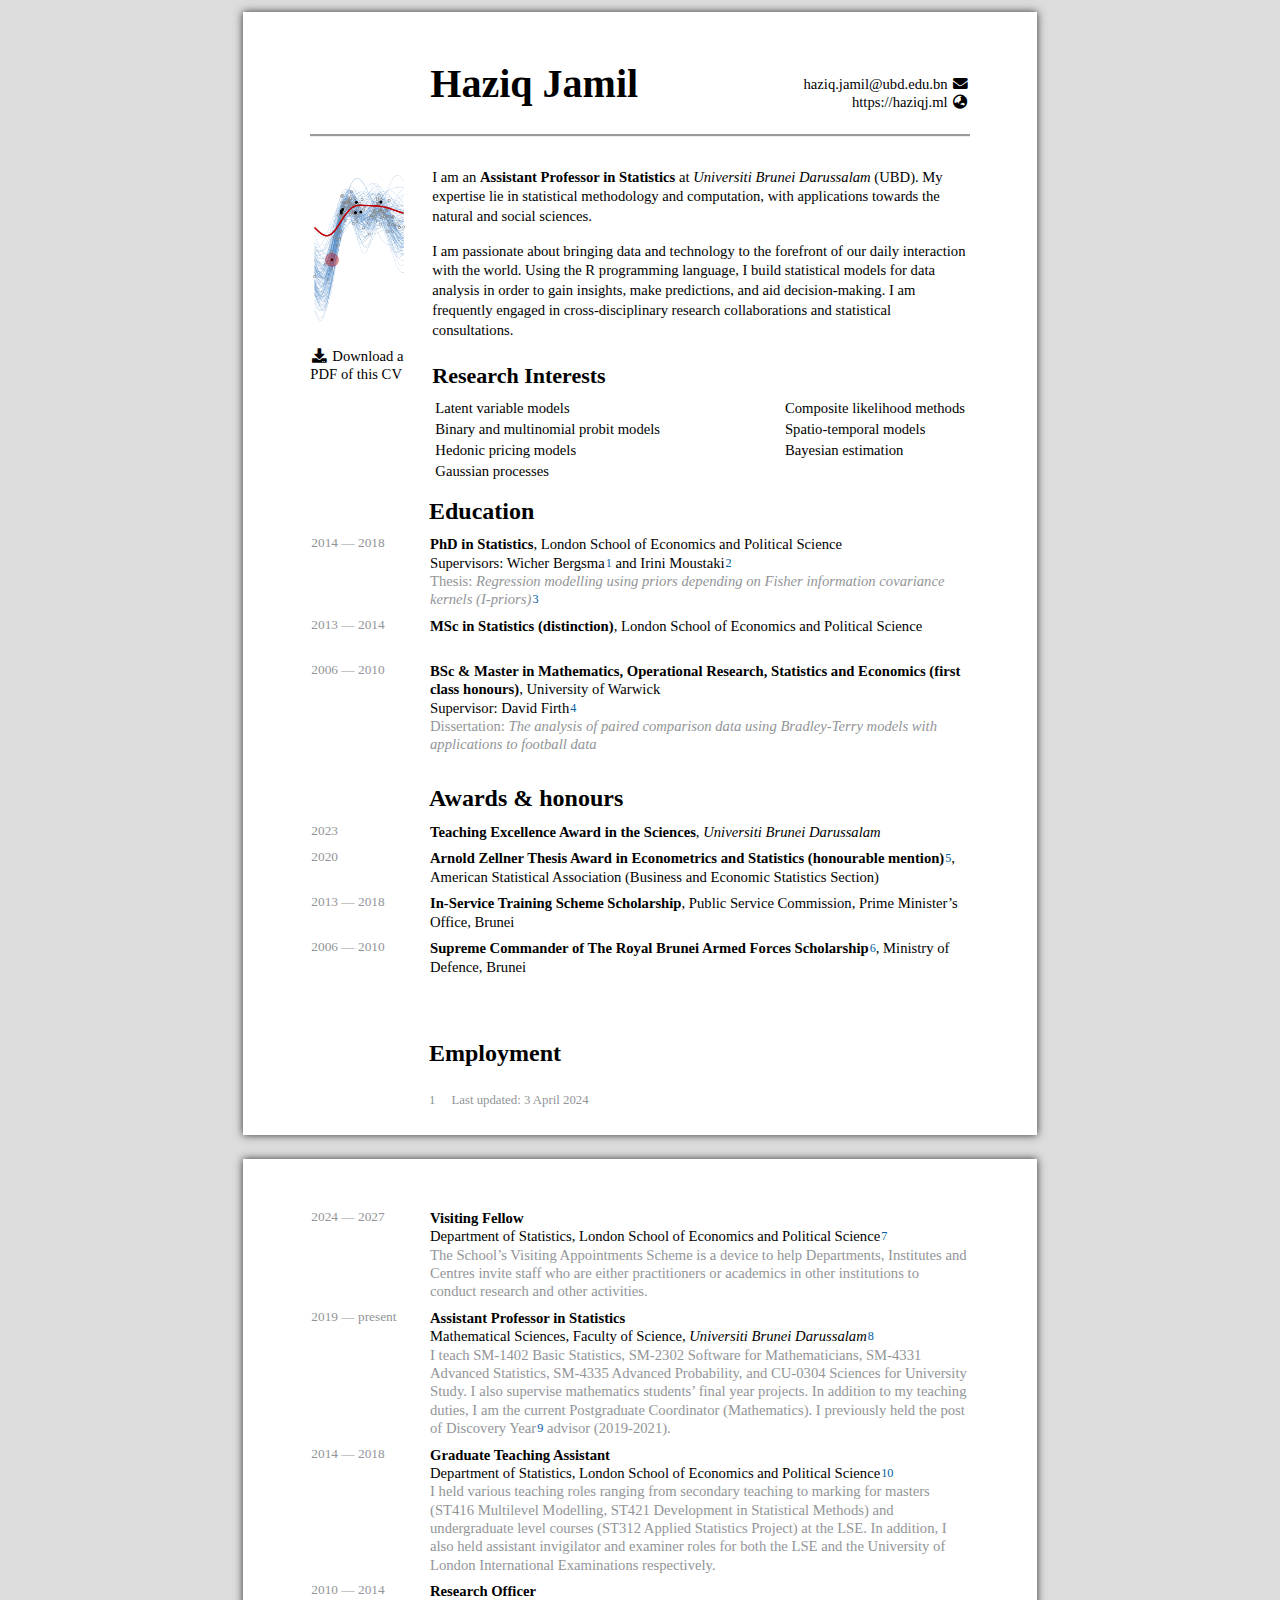
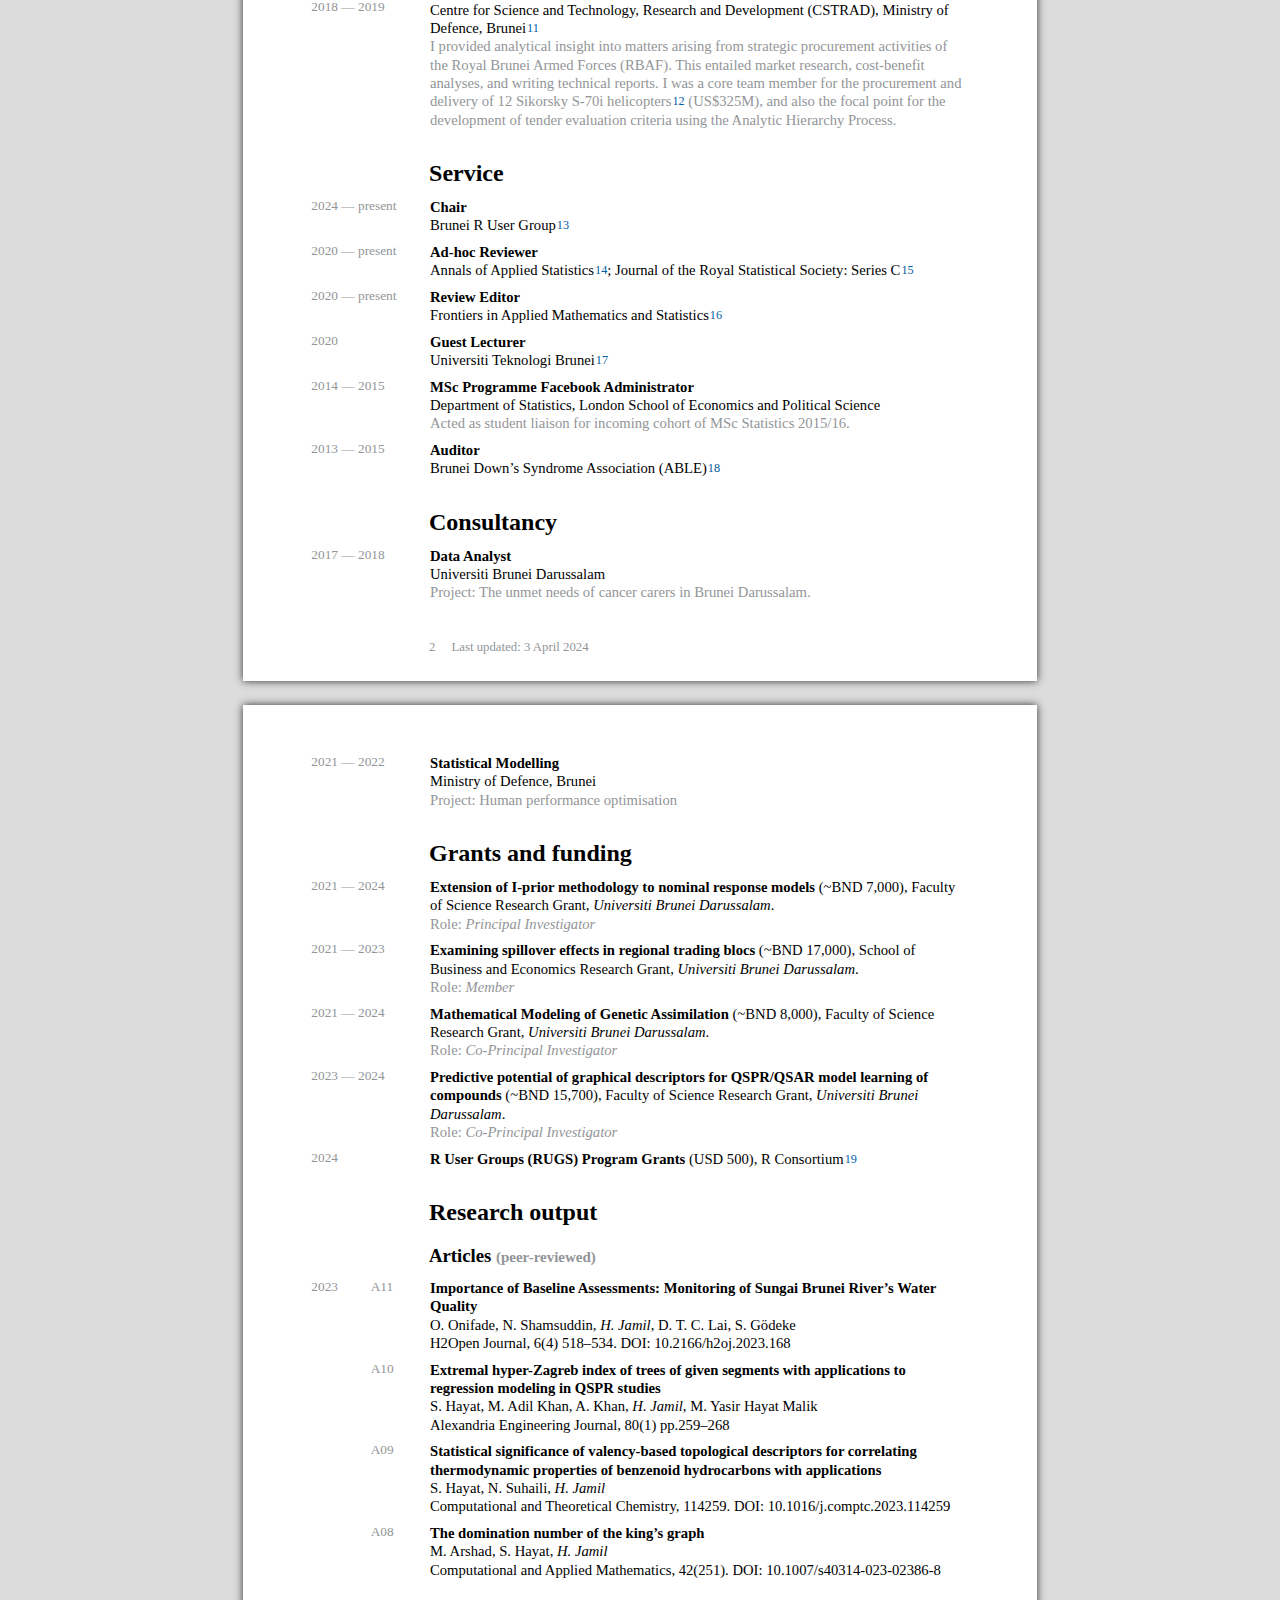
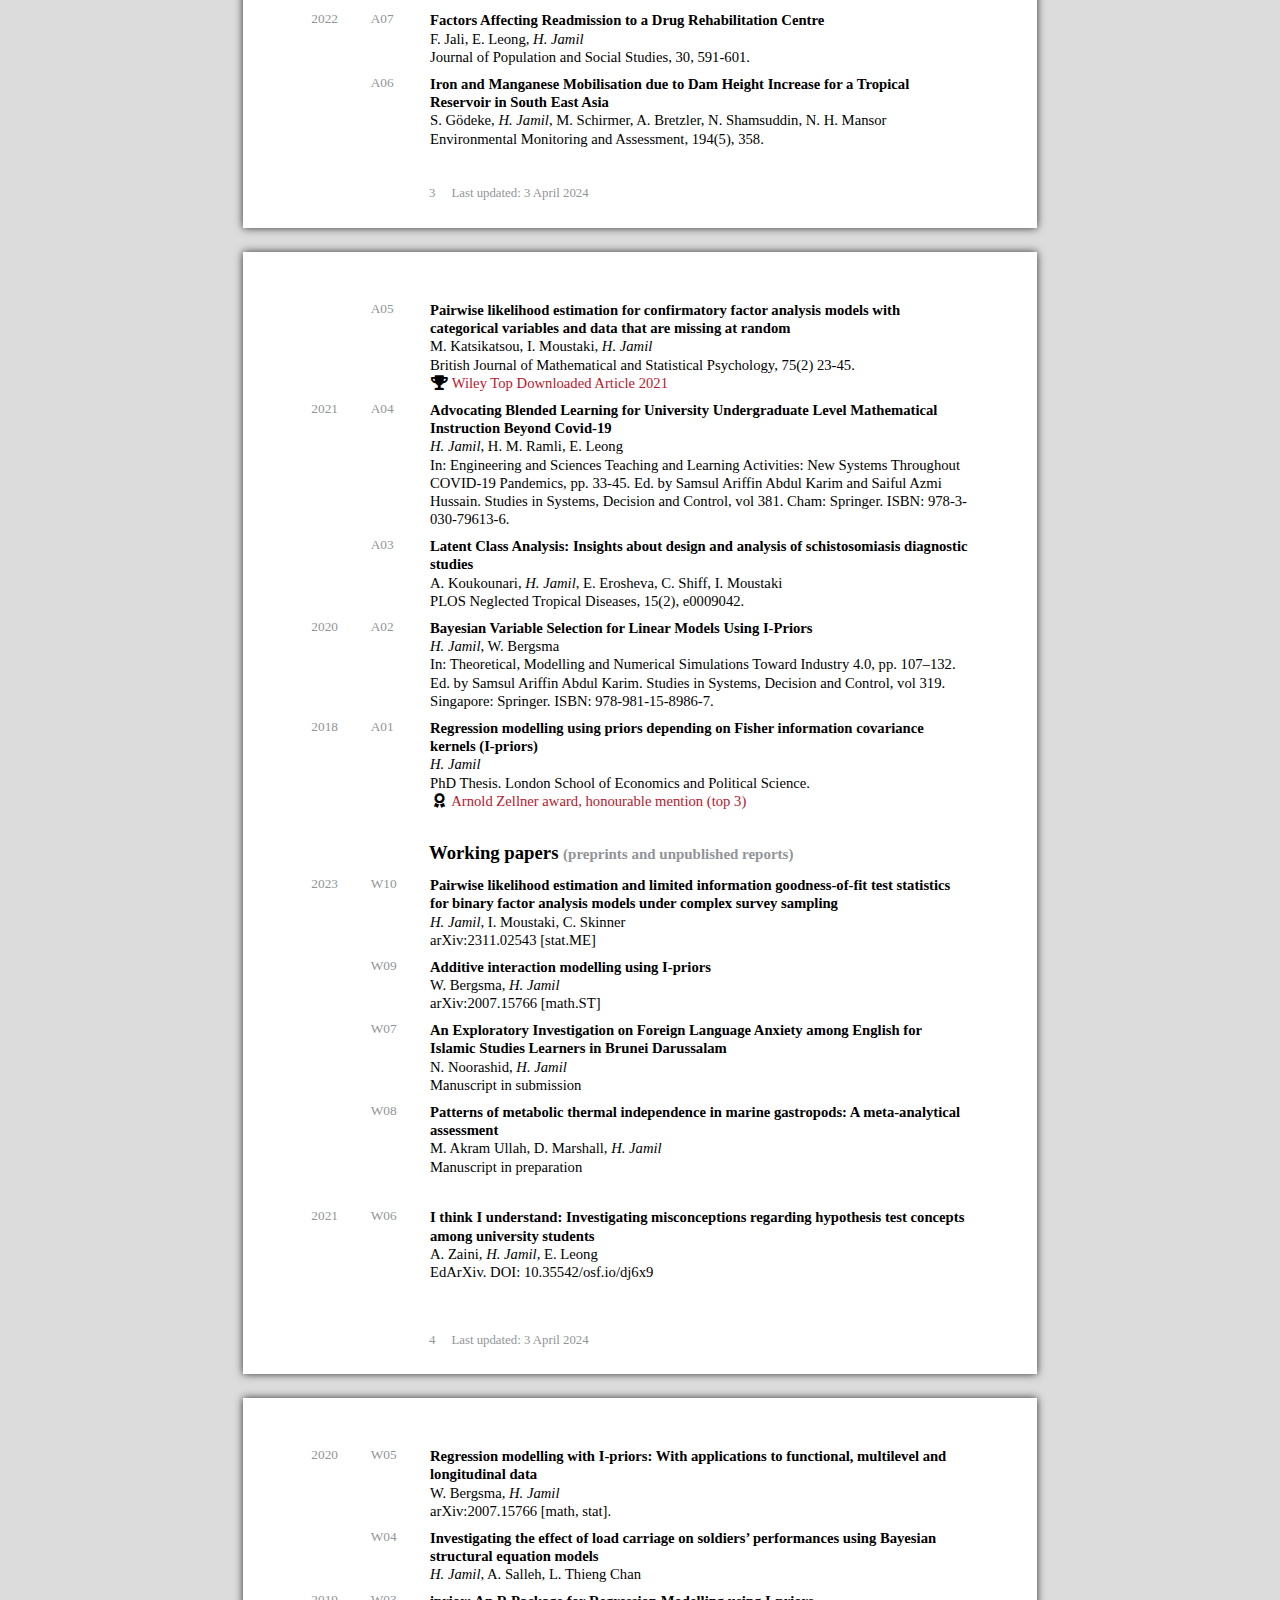
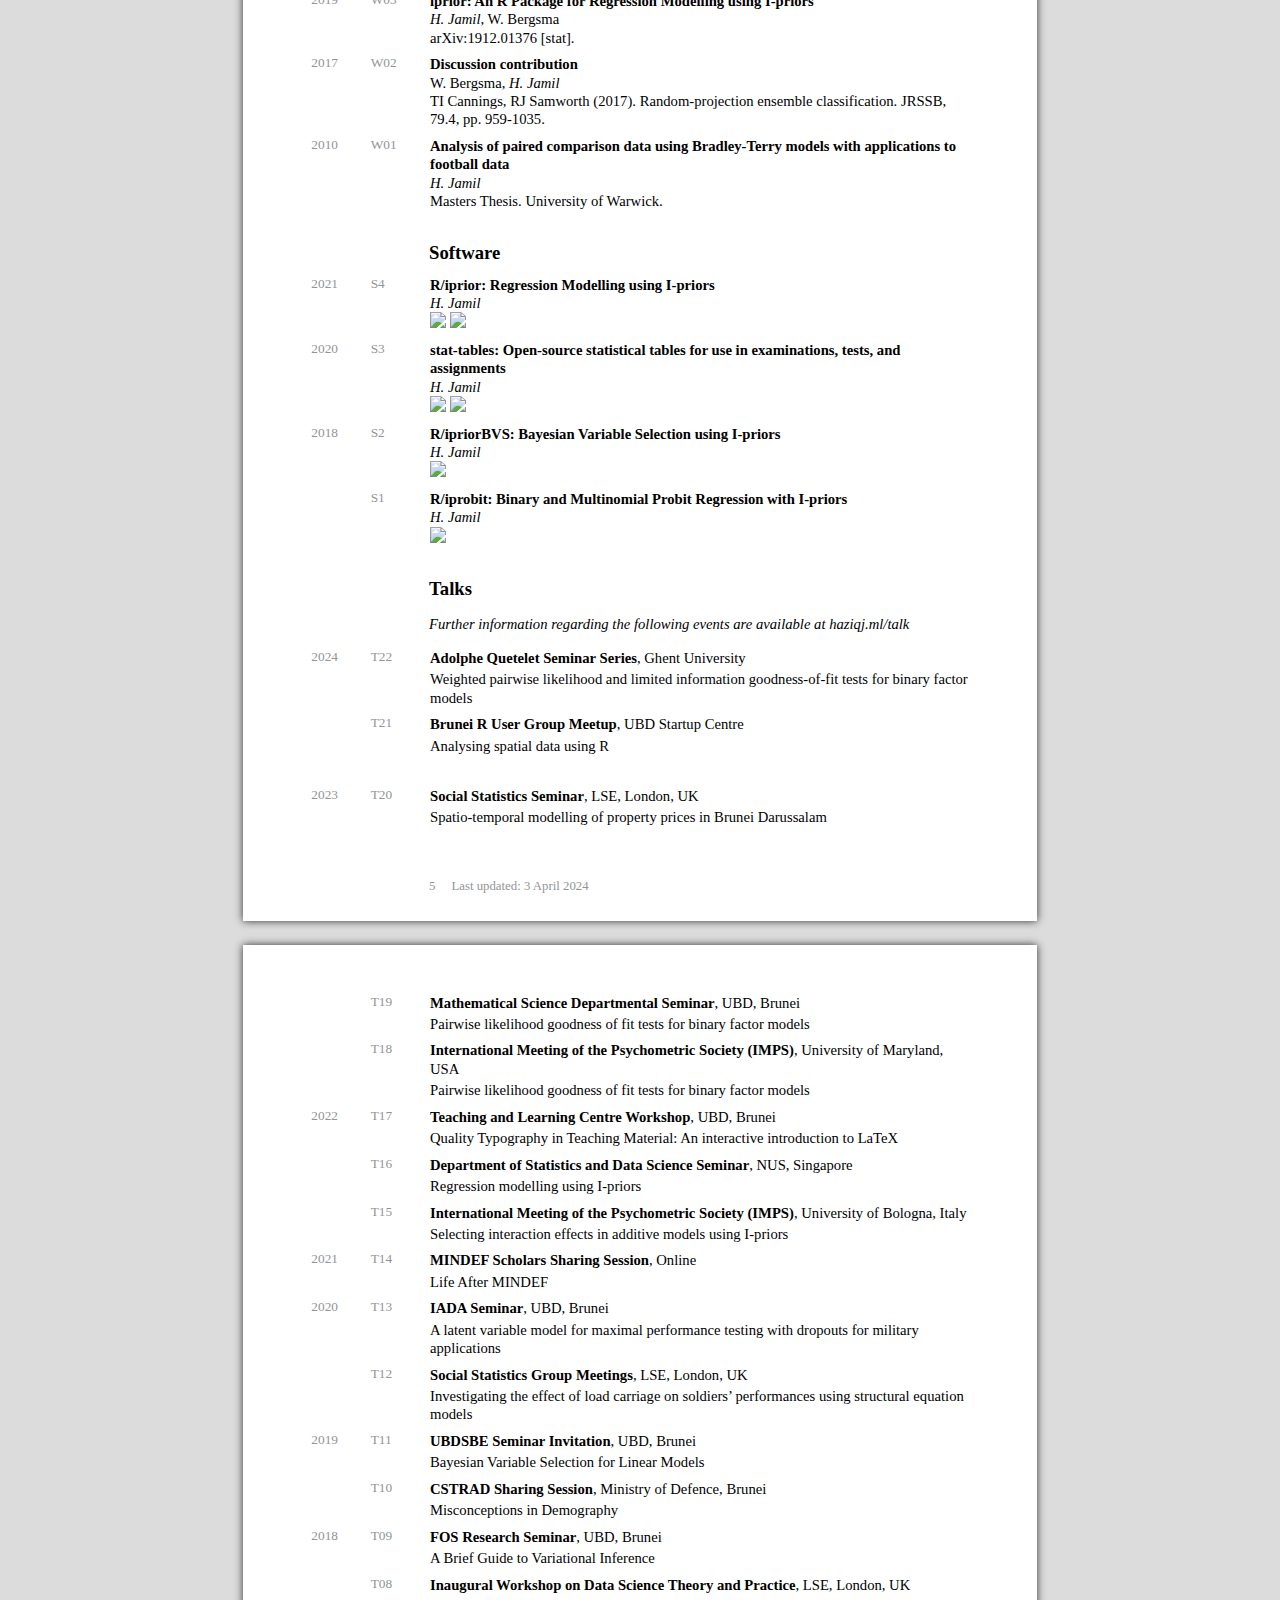
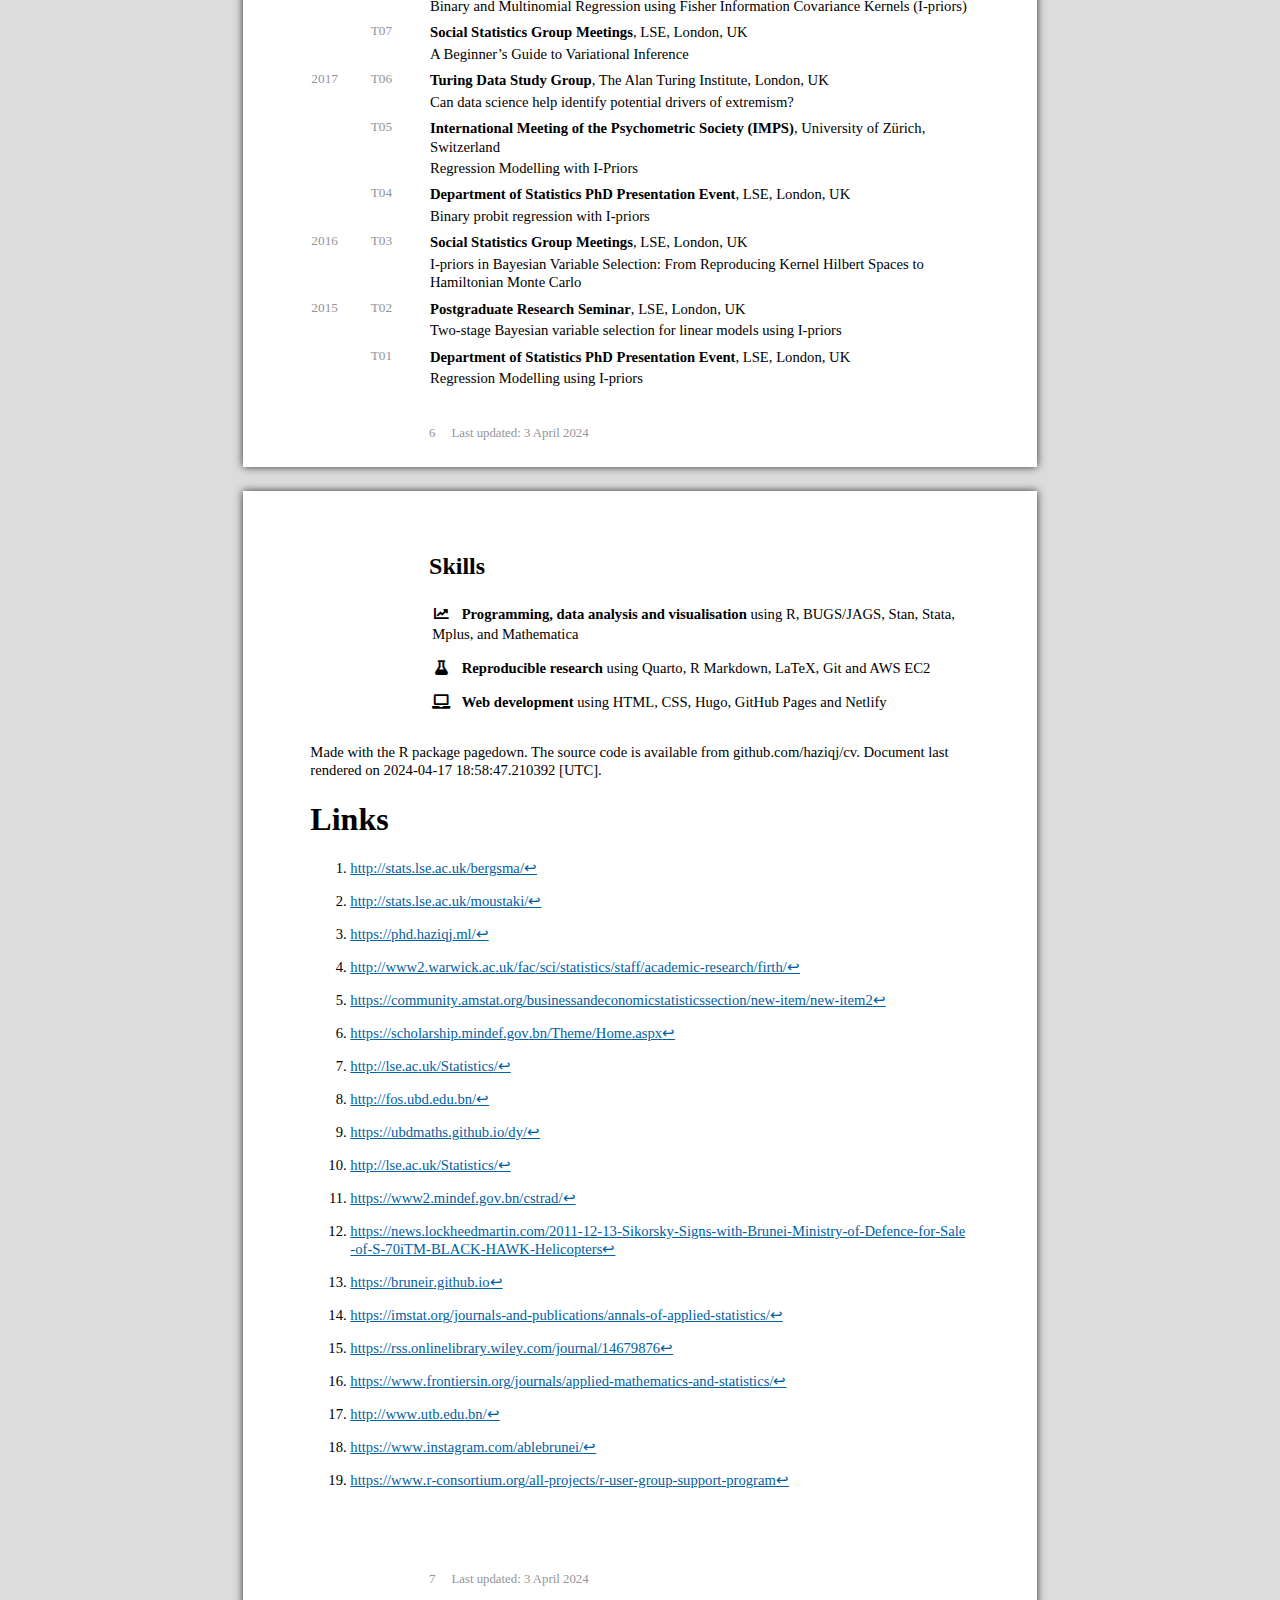
==== commit 150c9563: "haziqj published a site update" ====
--- a/index.html
+++ b/index.html
@@ -712,7 +712,7 @@
 <!-- <br class="pageBreak"> -->
 <p>Made with the R package <span class="mylink"><a href='https://github.com/rstudio/pagedown'>pagedown</a></span>.
 The source code is available from <span class="mylink"><a href='https://github.com/haziqj/cv'>github.com/haziqj/cv</a></span>.
-Document last rendered on 2024-04-17 17:06:22.28581 [UTC].</p>
+Document last rendered on 2024-04-17 18:58:47.210392 [UTC].</p>
 <div id="links" class="section level1">
 <h1>Links</h1>
 </div>
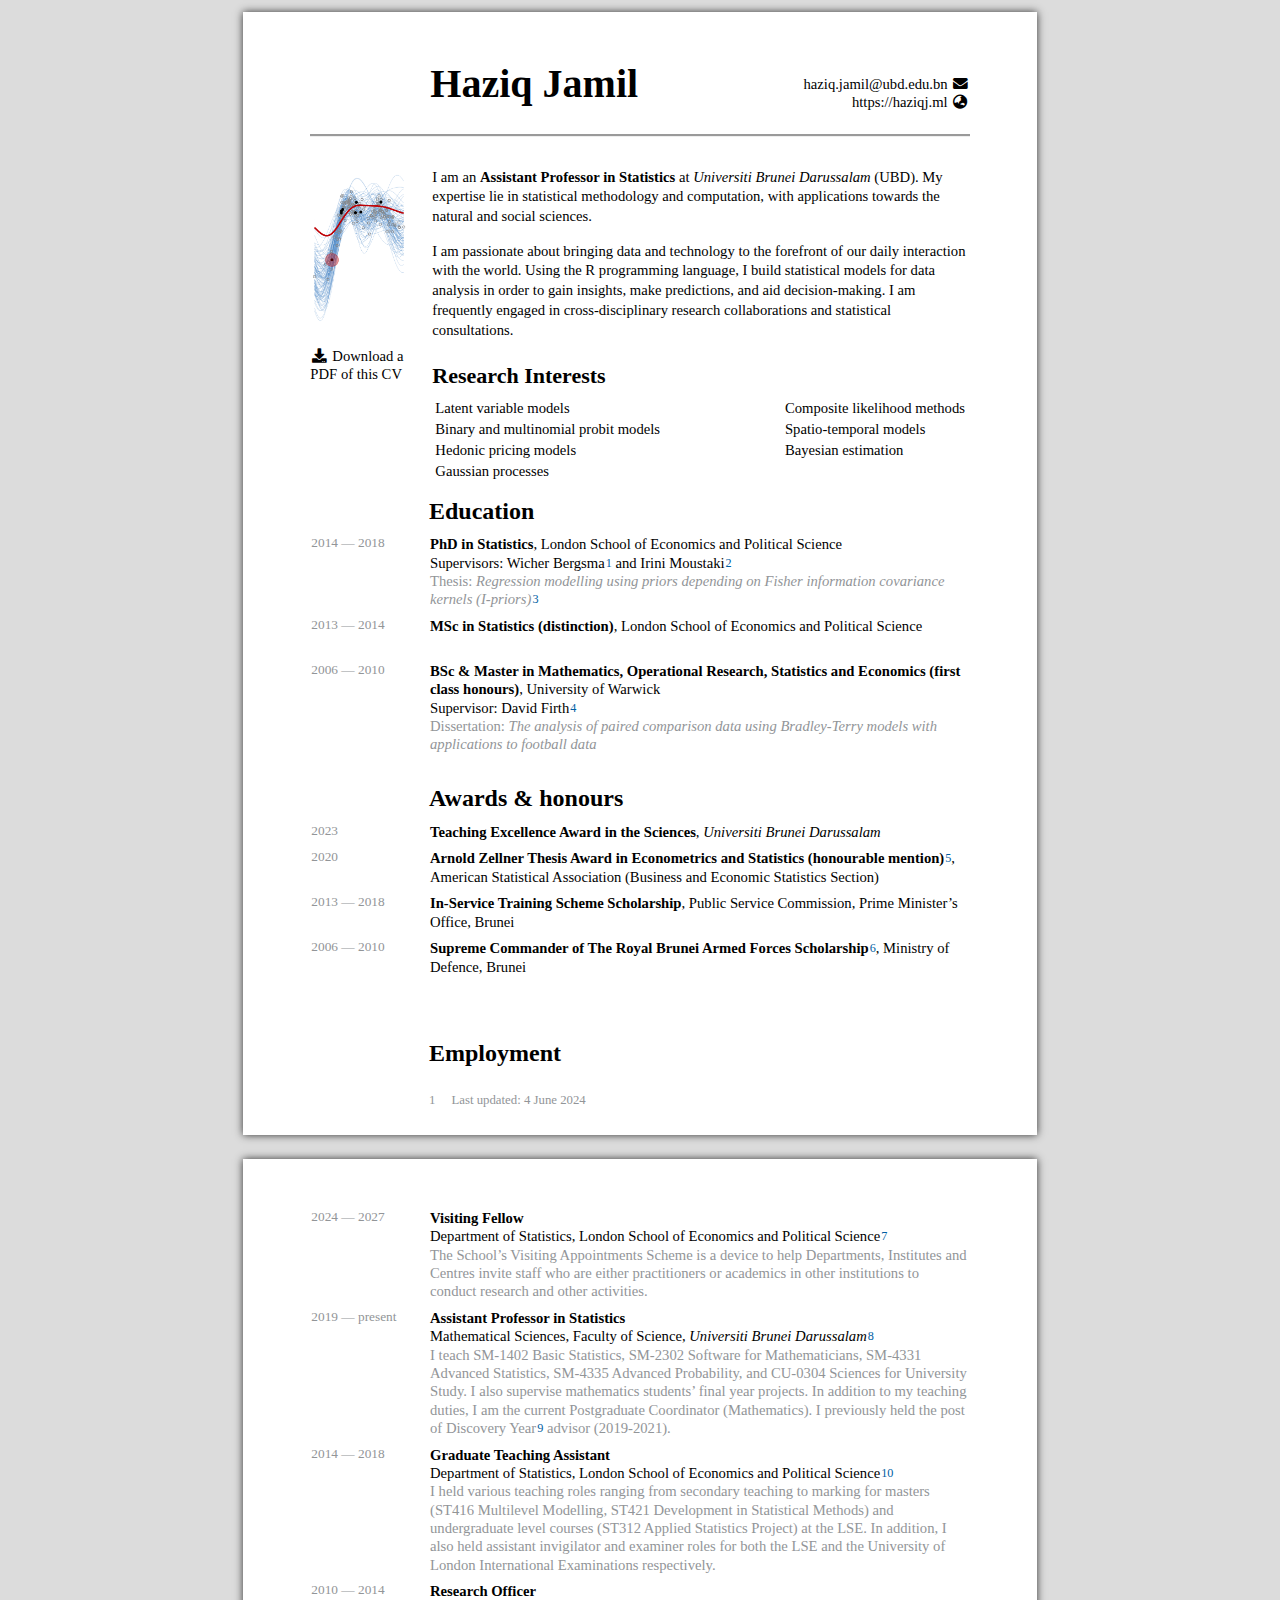
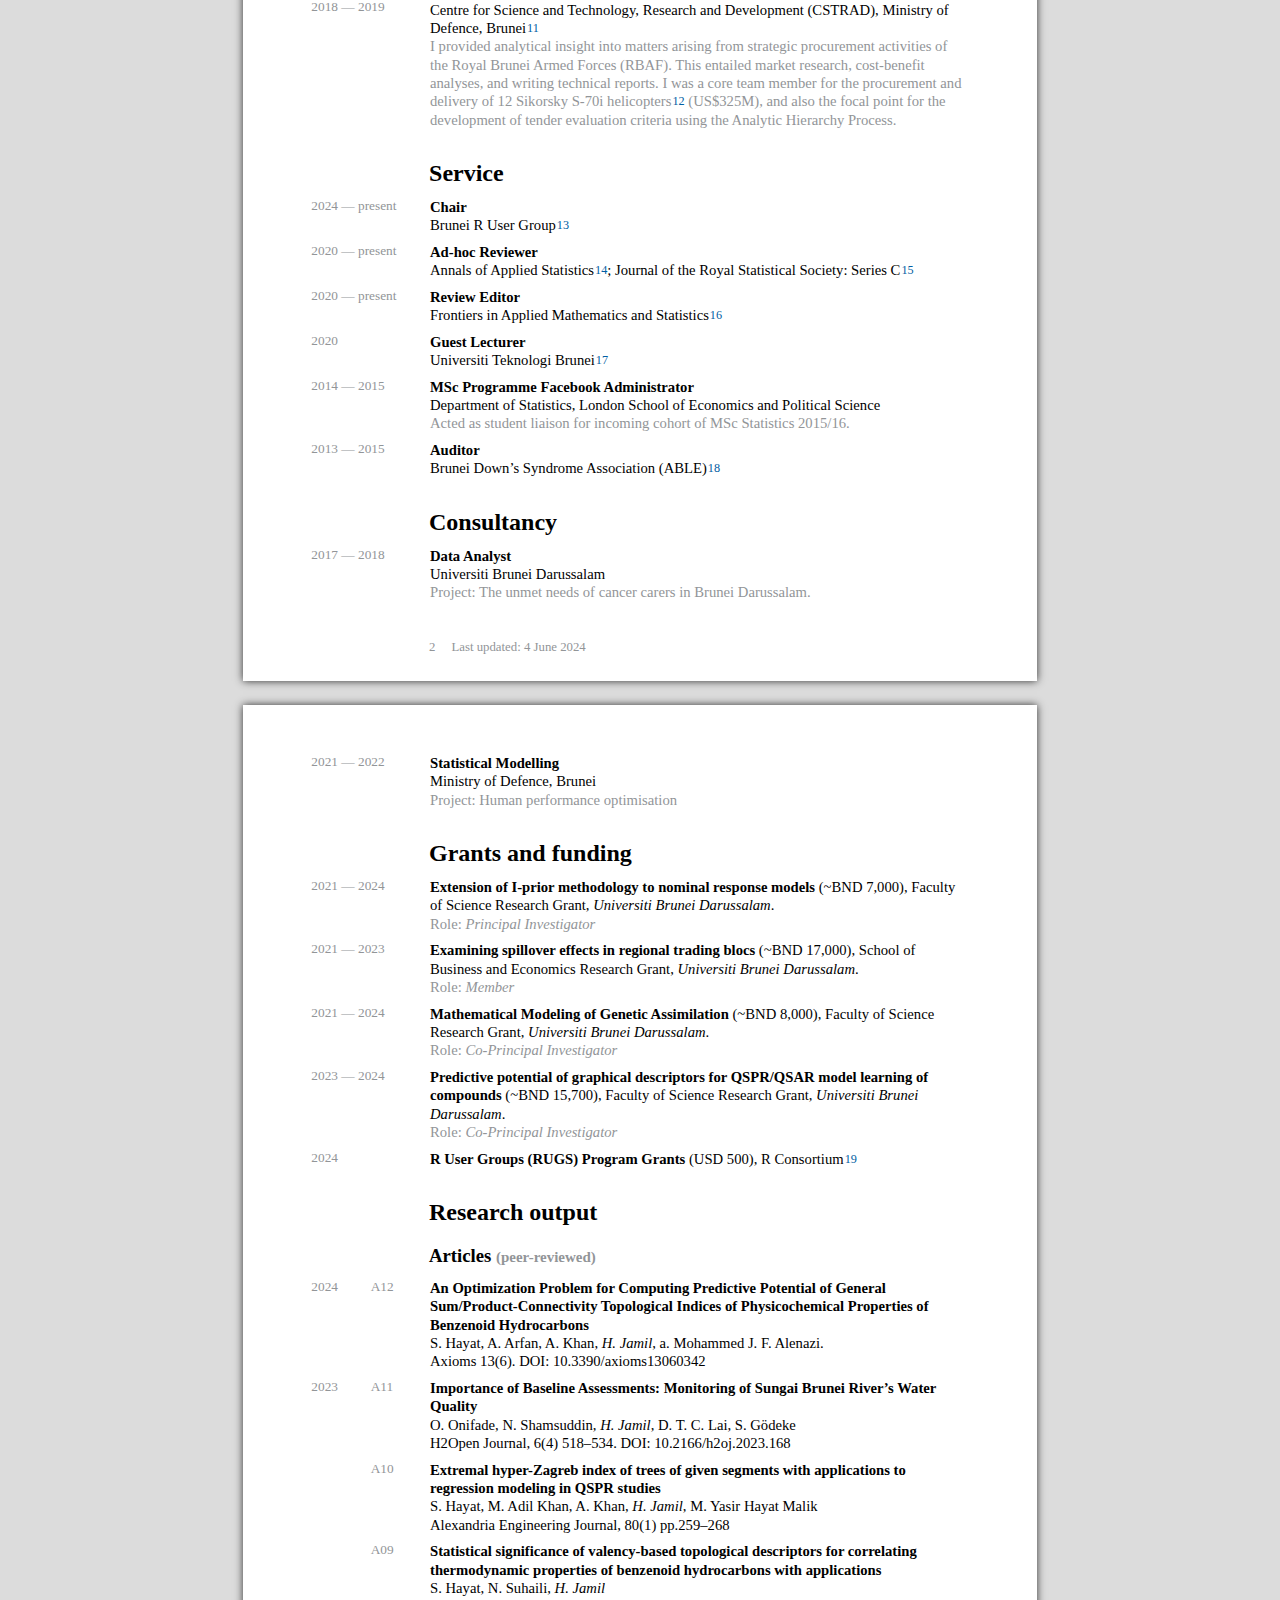
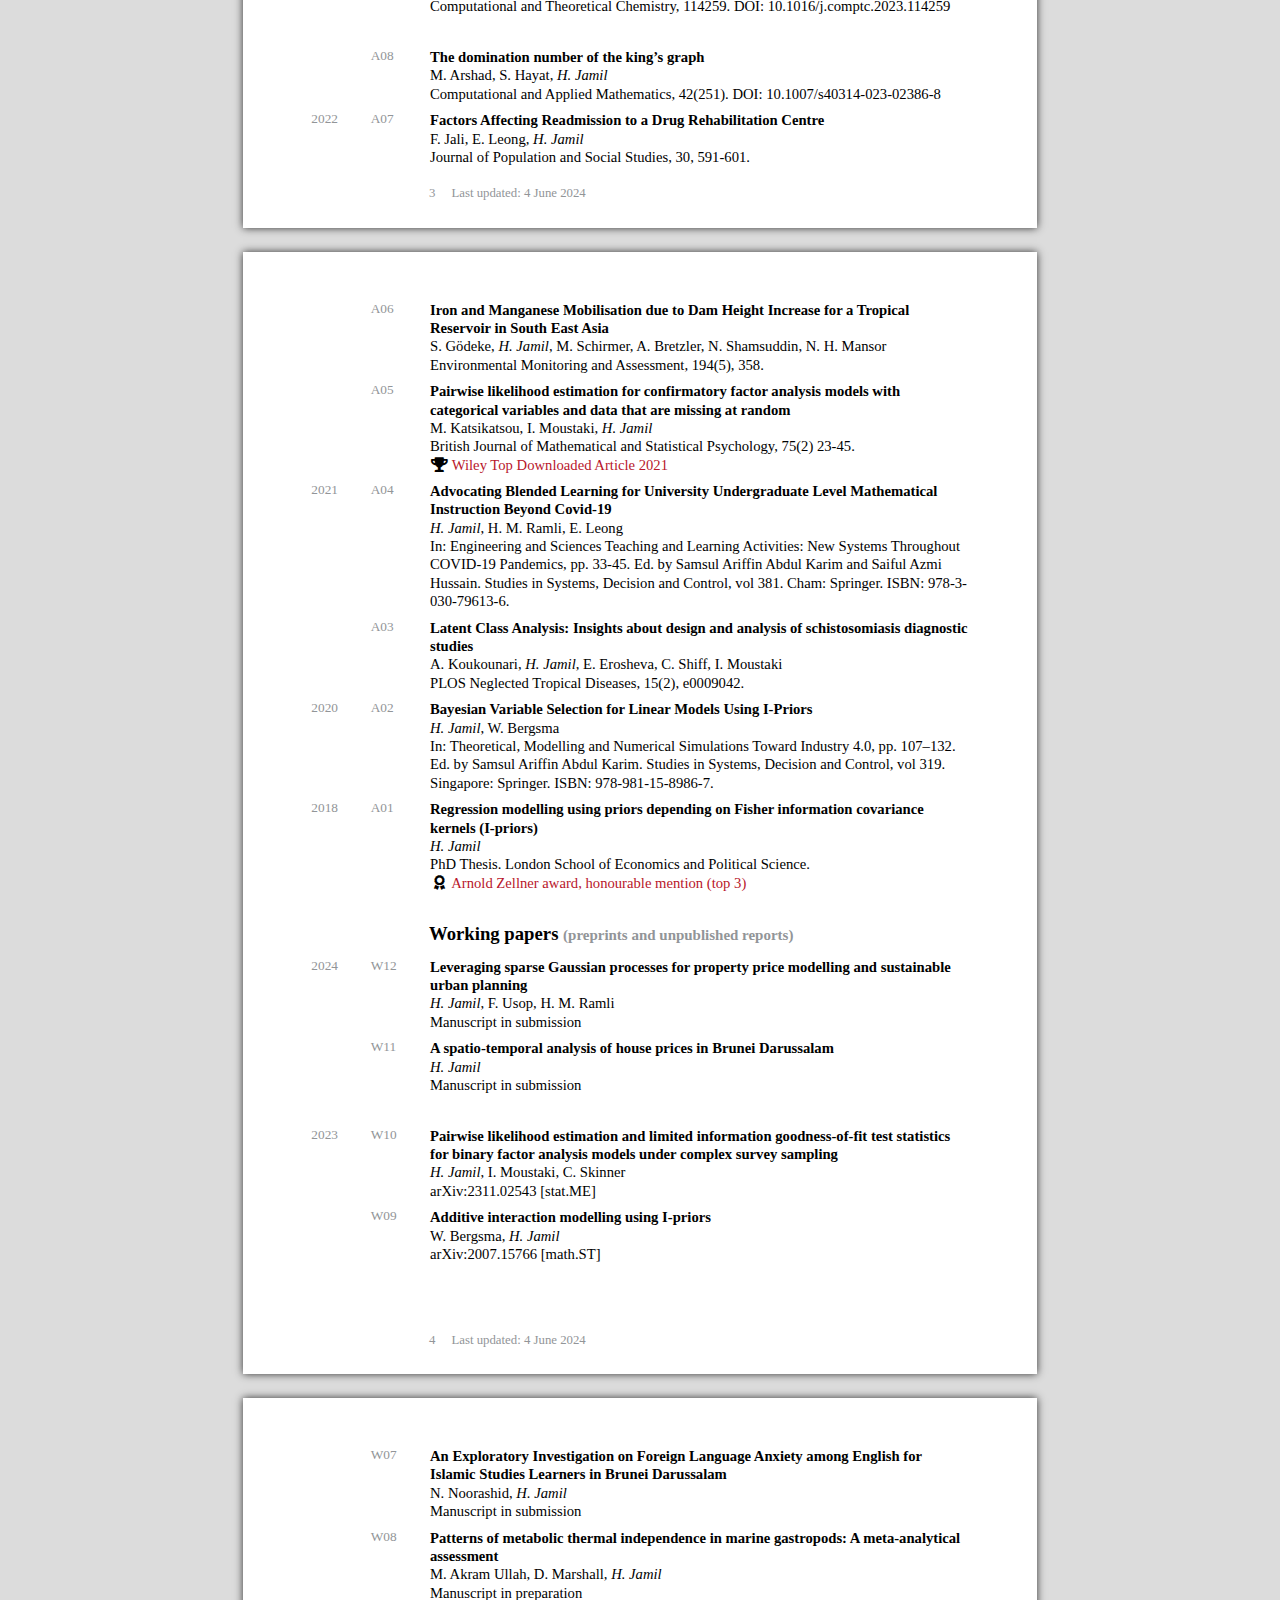
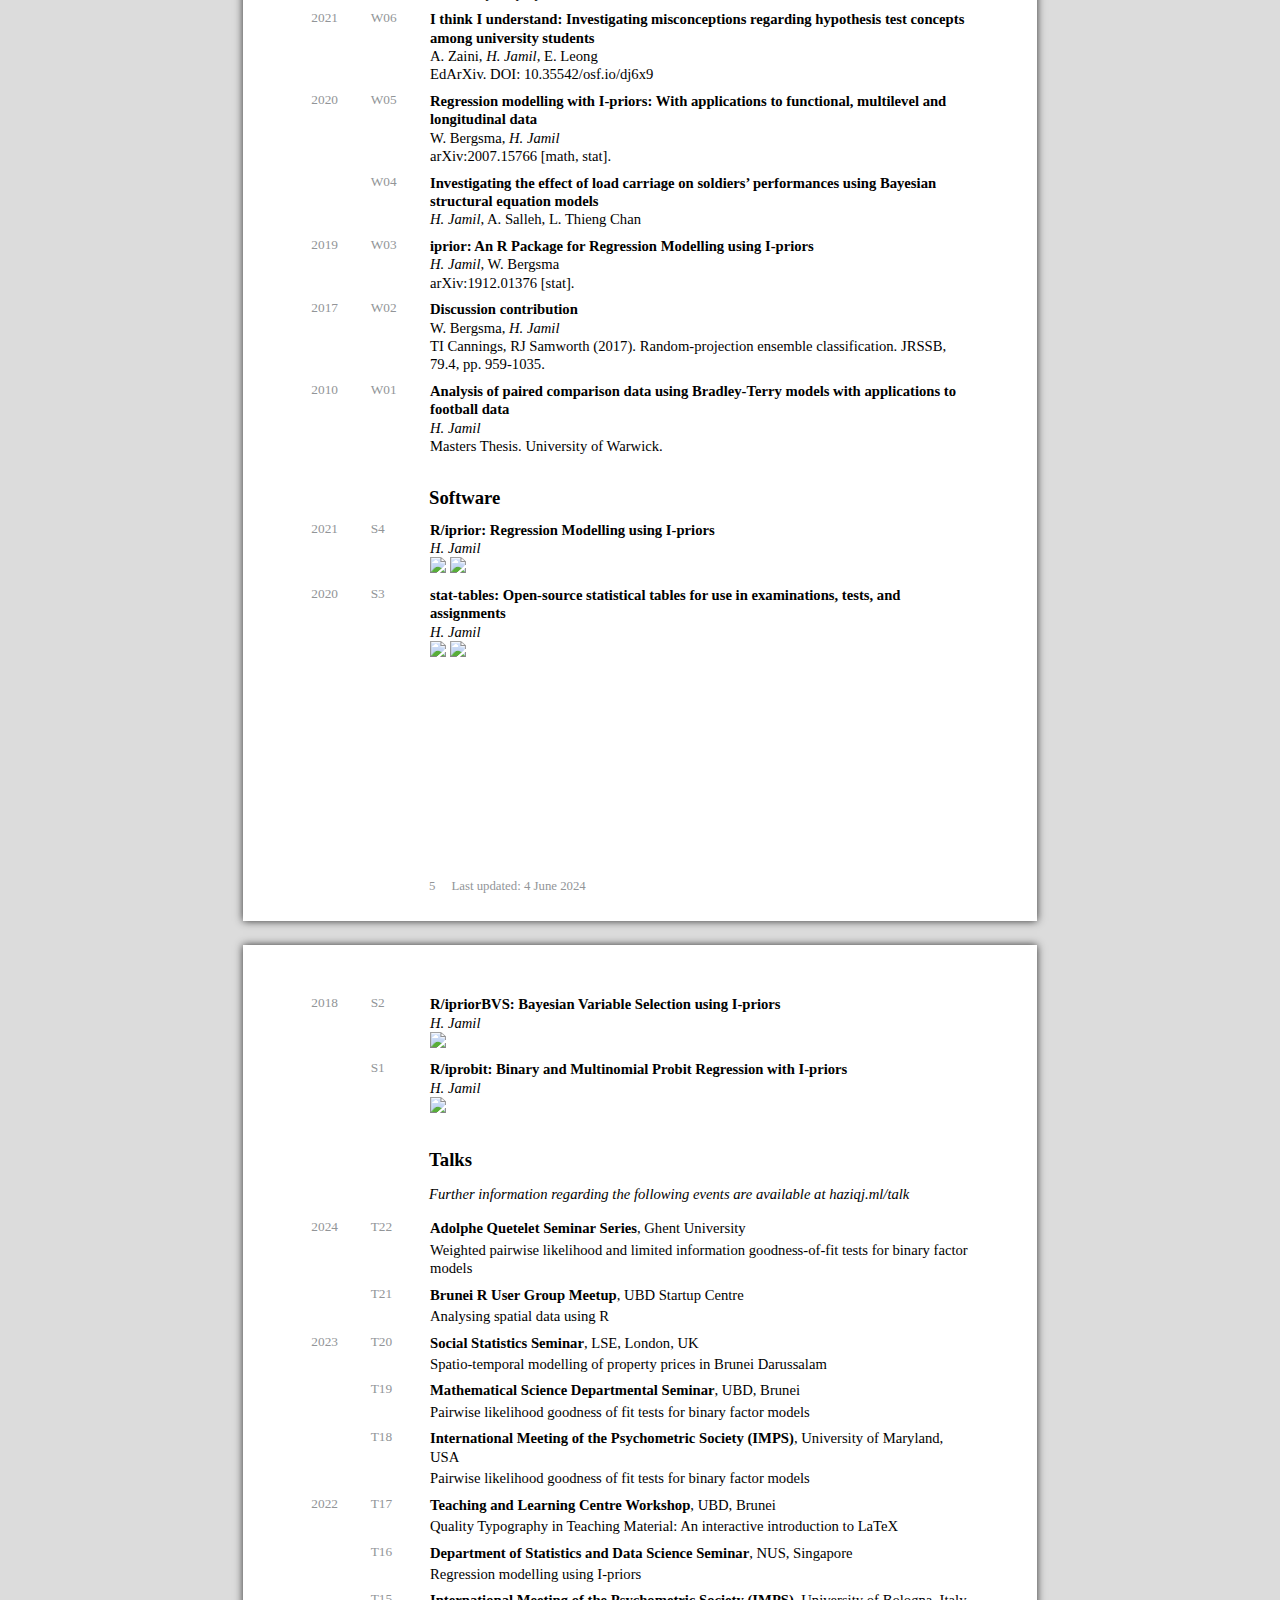
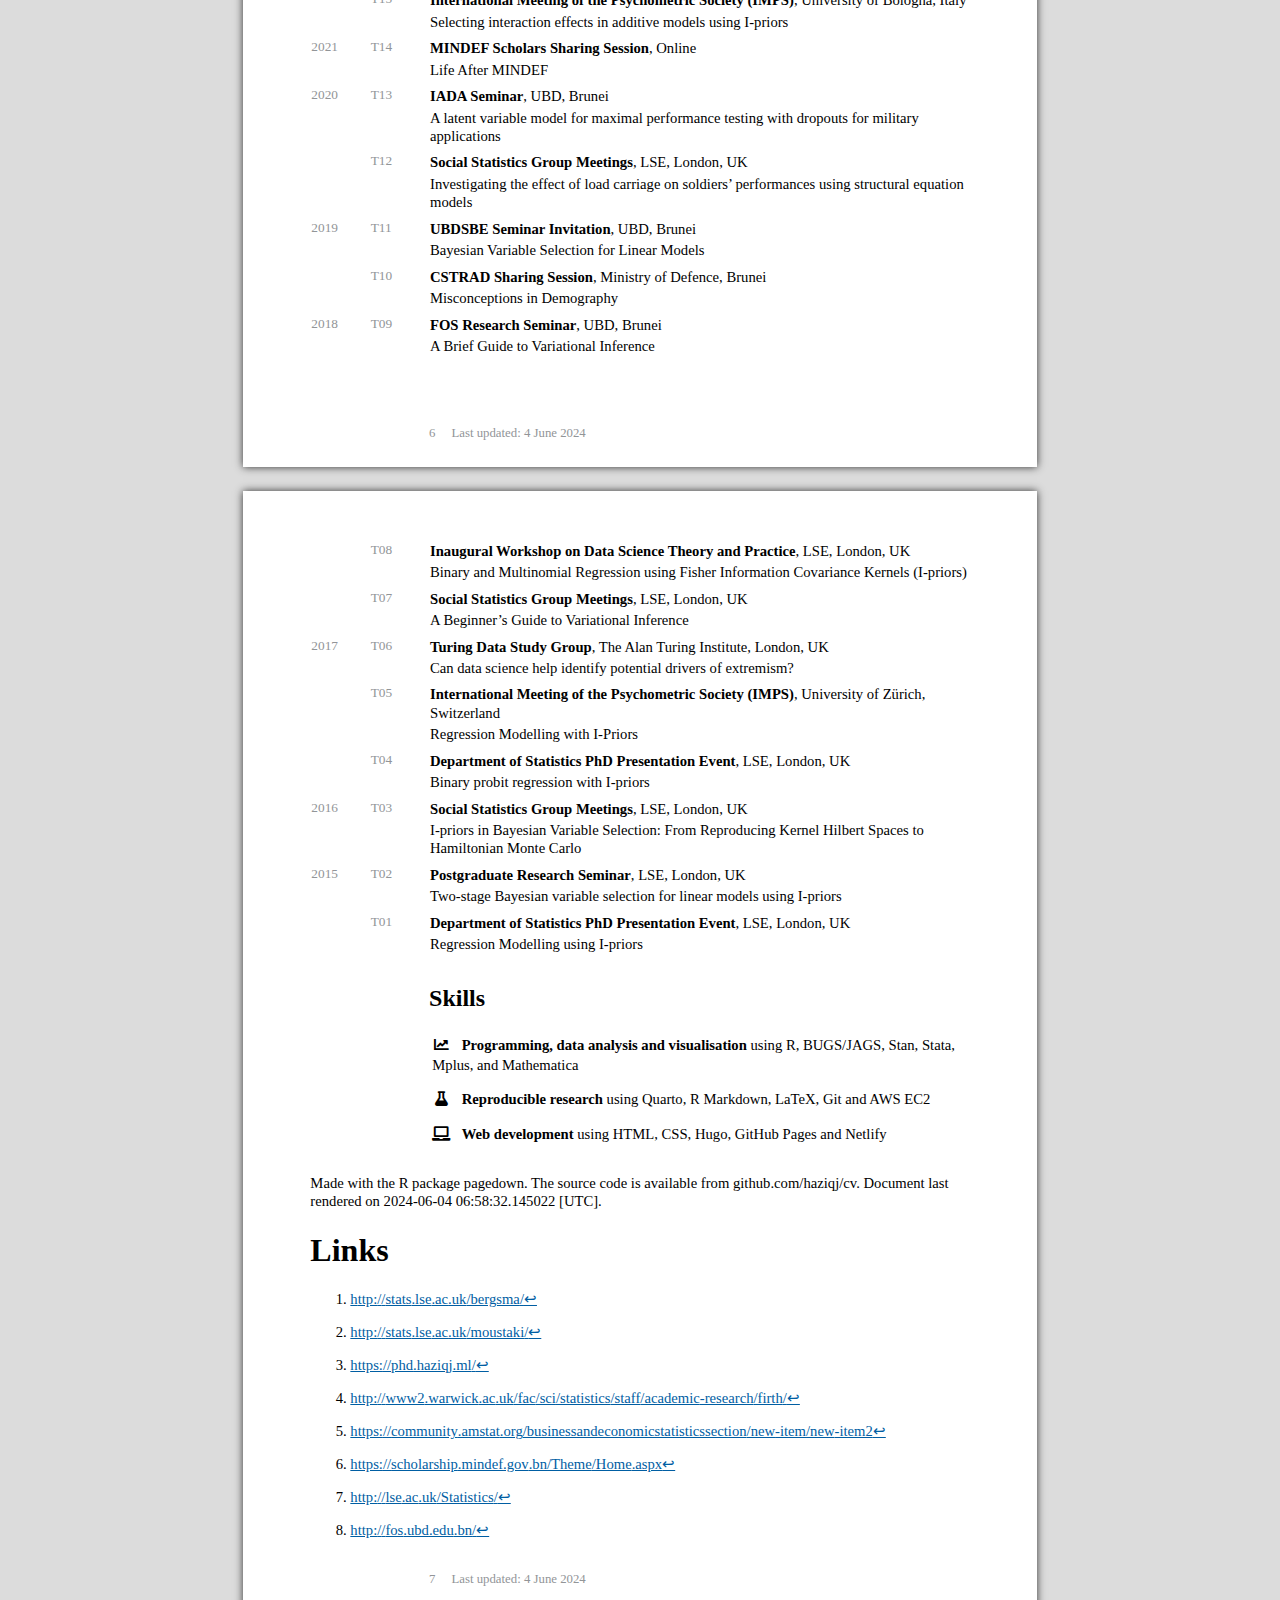
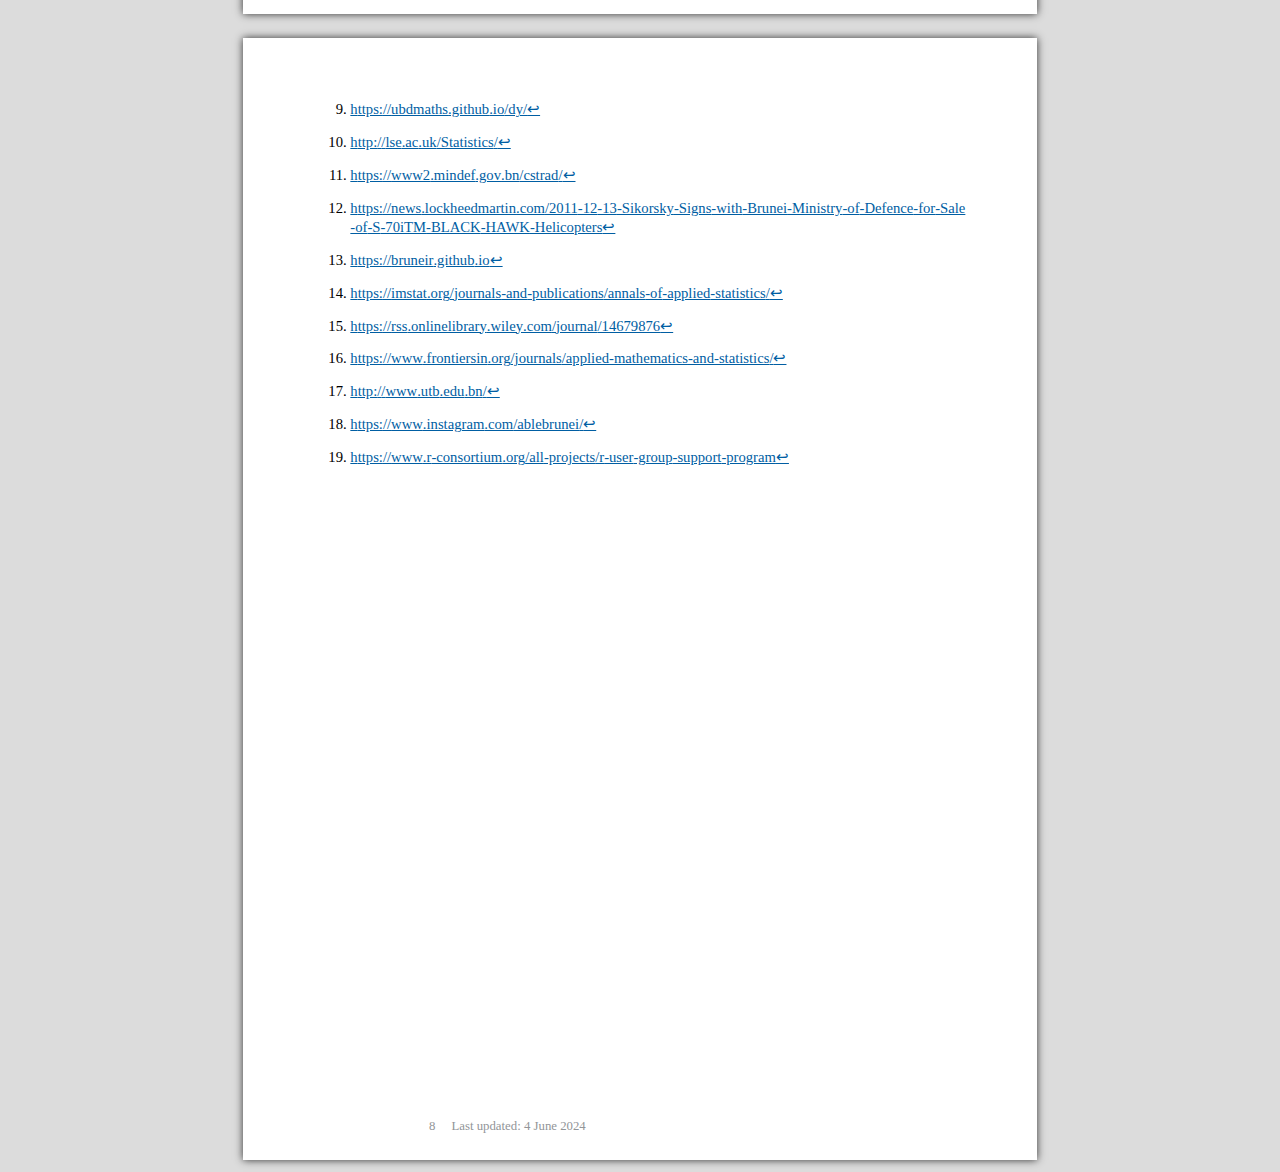
==== commit 2aa6f316: "haziqj published a site update" ====
--- a/index.html
+++ b/index.html
@@ -345,72 +345,77 @@
 </thead>
 <tbody>
 <tr class="odd">
+<td align="left">2024</td>
+<td align="left">A12</td>
+<td align="left"><span class="cv-entry-title mylink"><a href=https://doi.org/10.3390/axioms13060342>An Optimization Problem for Computing Predictive Potential of General Sum/Product-Connectivity Topological Indices of Physicochemical Properties of Benzenoid Hydrocarbons</a></span><br><span class="publication-authors">S. Hayat, A. Arfan, A. Khan, <em>H. Jamil</em>, a. Mohammed J. F. Alenazi.</span><br><span class="publication-venue">Axioms 13(6). DOI: 10.3390/axioms13060342</span></td>
+</tr>
+<tr class="even">
 <td align="left">2023</td>
 <td align="left">A11</td>
 <td align="left"><span class="cv-entry-title mylink"><a href=https://doi.org/10.2166/h2oj.2023.168>Importance of Baseline Assessments: Monitoring of Sungai Brunei River’s Water Quality</a></span><br><span class="publication-authors">O. Onifade, N. Shamsuddin, <em>H. Jamil</em>, D. T. C. Lai, S. Gӧdeke</span><br><span class="publication-venue">H2Open Journal, 6(4) 518–534. DOI: 10.2166/h2oj.2023.168</span></td>
 </tr>
-<tr class="even">
+<tr class="odd">
 <td align="left"></td>
 <td align="left">A10</td>
 <td align="left"><span class="cv-entry-title mylink"><a href=https://doi.org/10.1007/s40314-023-02386-8>Extremal hyper-Zagreb index of trees of given segments with applications to regression modeling in QSPR studies</a></span><br><span class="publication-authors">S. Hayat, M. Adil Khan, A. Khan, <em>H. Jamil</em>, M. Yasir Hayat Malik</span><br><span class="publication-venue">Alexandria Engineering Journal, 80(1) pp.259–268</span></td>
 </tr>
-<tr class="odd">
+<tr class="even">
 <td align="left"></td>
 <td align="left">A09</td>
 <td align="left"><span class="cv-entry-title mylink"><a href=https://doi.org/10.1007/s40314-023-02386-8>Statistical significance of valency-based topological descriptors for correlating thermodynamic properties of benzenoid hydrocarbons with applications</a></span><br><span class="publication-authors">S. Hayat, N. Suhaili, <em>H. Jamil</em></span><br><span class="publication-venue">Computational and Theoretical Chemistry, 114259. DOI: 10.1016/j.comptc.2023.114259</span></td>
 </tr>
-<tr class="even">
+</tbody>
+</table>
+<table>
+<colgroup>
+<col width="0%" />
+<col width="1%" />
+<col width="98%" />
+</colgroup>
+<thead>
+<tr class="header">
+<th align="left">year</th>
+<th align="left">number</th>
+<th align="left">citation</th>
+</tr>
+</thead>
+<tbody>
+<tr class="odd">
 <td align="left"></td>
 <td align="left">A08</td>
 <td align="left"><span class="cv-entry-title mylink"><a href=https://doi.org/10.1007/s40314-023-02386-8>The domination number of the king’s graph</a></span><br><span class="publication-authors">M. Arshad, S. Hayat, <em>H. Jamil</em></span><br><span class="publication-venue">Computational and Applied Mathematics, 42(251). DOI: 10.1007/s40314-023-02386-8</span></td>
 </tr>
-</tbody>
-</table>
-<table>
-<colgroup>
-<col width="0%" />
-<col width="1%" />
-<col width="98%" />
-</colgroup>
-<thead>
-<tr class="header">
-<th align="left">year</th>
-<th align="left">number</th>
-<th align="left">citation</th>
-</tr>
-</thead>
-<tbody>
-<tr class="odd">
+<tr class="even">
 <td align="left">2022</td>
 <td align="left">A07</td>
 <td align="left"><span class="cv-entry-title">Factors Affecting Readmission to a Drug Rehabilitation Centre</span><br><span class="publication-authors">F. Jali, E. Leong, <em>H. Jamil</em></span><br><span class="publication-venue">Journal of Population and Social Studies, 30, 591-601.</span></td>
 </tr>
-<tr class="even">
+<tr class="odd">
 <td align="left"></td>
 <td align="left">A06</td>
 <td align="left"><span class="cv-entry-title">Iron and Manganese Mobilisation due to Dam Height Increase for a Tropical Reservoir in South East Asia</span><br><span class="publication-authors">S. Gӧdeke, <em>H. Jamil</em>, M. Schirmer, A. Bretzler, N. Shamsuddin, N. H. Mansor</span><br><span class="publication-venue">Environmental Monitoring and Assessment, 194(5), 358.</span></td>
 </tr>
-<tr class="odd">
+<tr class="even">
 <td align="left"></td>
 <td align="left">A05</td>
 <td align="left"><span class="cv-entry-title mylink"><a href=https://doi.org/10.1111/bmsp.12243>Pairwise likelihood estimation for confirmatory factor analysis models with categorical variables and data that are missing at random</a></span><br><span class="publication-authors">M. Katsikatsou, I. Moustaki, <em>H. Jamil</em></span><br><span class="publication-venue">British Journal of Mathematical and Statistical Psychology, 75(2) 23-45.</span><br><i class='fa fa-fw fa-trophy'></i> <span class="publication-award">Wiley Top Downloaded Article 2021</span></td>
 </tr>
-<tr class="even">
+<tr class="odd">
 <td align="left">2021</td>
 <td align="left">A04</td>
 <td align="left"><span class="cv-entry-title mylink"><a href=https://doi.org/10.1007/978-3-030-79614-3_4>Advocating Blended Learning for University Undergraduate Level Mathematical Instruction Beyond Covid-19</a></span><br><span class="publication-authors"><em>H. Jamil</em>, H. M. Ramli, E. Leong</span><br><span class="publication-venue">In: Engineering and Sciences Teaching and Learning Activities: New Systems Throughout COVID-19 Pandemics, pp. 33-45. Ed. by Samsul Ariffin Abdul Karim and Saiful Azmi Hussain. Studies in Systems, Decision and Control, vol 381. Cham: Springer. ISBN: 978-3-030-79613-6.</span></td>
 </tr>
-<tr class="odd">
+<tr class="even">
 <td align="left"></td>
 <td align="left">A03</td>
 <td align="left"><span class="cv-entry-title mylink"><a href=https://doi.org/10.1371/journal.pntd.0009042>Latent Class Analysis: Insights about design and analysis of schistosomiasis diagnostic studies</a></span><br><span class="publication-authors">A. Koukounari, <em>H. Jamil</em>, E. Erosheva, C. Shiff, I. Moustaki</span><br><span class="publication-venue">PLOS Neglected Tropical Diseases, 15(2), e0009042.</span></td>
 </tr>
-<tr class="even">
+<tr class="odd">
 <td align="left">2020</td>
 <td align="left">A02</td>
 <td align="left"><span class="cv-entry-title mylink"><a href=https://doi.org/10.1007/978-981-15-8987-4_8>Bayesian Variable Selection for Linear Models Using I-Priors</a></span><br><span class="publication-authors"><em>H. Jamil</em>, W. Bergsma</span><br><span class="publication-venue">In: Theoretical, Modelling and Numerical Simulations Toward Industry 4.0, pp. 107–132. Ed. by Samsul Ariffin Abdul Karim. Studies in Systems, Decision and Control, vol 319. Singapore: Springer. ISBN: 978-981-15-8986-7.</span></td>
 </tr>
-<tr class="odd">
+<tr class="even">
 <td align="left">2018</td>
 <td align="left">A01</td>
 <td align="left"><span class="cv-entry-title mylink"><a href=http://etheses.lse.ac.uk/3828/1/Jamil__regression-modelling.pdf>Regression modelling using priors depending on Fisher information covariance kernels (I-priors)</a></span><br><span class="publication-authors"><em>H. Jamil</em></span><br><span class="publication-venue">PhD Thesis. London School of Economics and Political Science.</span><br><i class='fas fa-fw fa-award'></i> <span class="publication-award">Arnold Zellner award, honourable mention (top 3)</span></td>
@@ -423,6 +428,33 @@
 <table>
 <colgroup>
 <col width="1%" />
+<col width="2%" />
+<col width="96%" />
+</colgroup>
+<thead>
+<tr class="header">
+<th align="left">year</th>
+<th align="left">number</th>
+<th align="left">citation</th>
+</tr>
+</thead>
+<tbody>
+<tr class="odd">
+<td align="left">2024</td>
+<td align="left">W12</td>
+<td align="left"><span class="cv-entry-title mylink"><a href=https://haziqj.ml/sgp-urban/>Leveraging sparse Gaussian processes for property price modelling and sustainable urban planning</a></span><br><span class="publication-authors"><em>H. Jamil</em>, F. Usop, H. M. Ramli</span><br><span class="publication-venue">Manuscript in submission</span></td>
+</tr>
+<tr class="even">
+<td align="left"></td>
+<td align="left">W11</td>
+<td align="left"><span class="cv-entry-title mylink"><a href=https://haziqj.ml/house-price/papers/jamil2024spatio/manuscript/>A spatio-temporal analysis of house prices in Brunei Darussalam</a></span><br><span class="publication-authors"><em>H. Jamil</em></span><br><span class="publication-venue">Manuscript in submission</span></td>
+</tr>
+</tbody>
+</table>
+<!-- <br class="pageBreak"> -->
+<table>
+<colgroup>
+<col width="1%" />
 <col width="1%" />
 <col width="97%" />
 </colgroup>
@@ -454,23 +486,6 @@
 <td align="left">W08</td>
 <td align="left"><span class="cv-entry-title">Patterns of metabolic thermal independence in marine gastropods: A meta-analytical assessment</span><br><span class="publication-authors">M. Akram Ullah, D. Marshall, <em>H. Jamil</em></span><br><span class="publication-venue">Manuscript in preparation</span></td>
 </tr>
-</tbody>
-</table>
-<!-- <br class="pageBreak"> -->
-<table>
-<colgroup>
-<col width="1%" />
-<col width="1%" />
-<col width="96%" />
-</colgroup>
-<thead>
-<tr class="header">
-<th align="left">year</th>
-<th align="left">number</th>
-<th align="left">citation</th>
-</tr>
-</thead>
-<tbody>
 <tr class="odd">
 <td align="left">2021</td>
 <td align="left">W06</td>
@@ -530,6 +545,23 @@
 <td align="left">S3</td>
 <td align="left"><span class="cv-entry-title mylink"><a href=https://haziqj.ml/stat-tables>stat-tables: Open-source statistical tables for use in examinations, tests, and assignments</a></span><br><span class="publication-authors"><em>H. Jamil</em></span><br><span class="publication-venue"><img src="https://img.shields.io/github/release/haziqj/stat-tables.svg?color=yellow"> <img src="https://img.shields.io/github/downloads/haziqj/stat-tables/total.svg?color=yellow"></span></td>
 </tr>
+</tbody>
+</table>
+<p><br class="pageBreak"></p>
+<table>
+<colgroup>
+<col width="1%" />
+<col width="2%" />
+<col width="96%" />
+</colgroup>
+<thead>
+<tr class="header">
+<th align="left">year</th>
+<th align="left">number</th>
+<th align="left">citation</th>
+</tr>
+</thead>
+<tbody>
 <tr class="odd">
 <td align="left">2018</td>
 <td align="left">S2</td>
@@ -542,7 +574,6 @@
 </tr>
 </tbody>
 </table>
-<!-- <br class="pageBreak"> -->
 </div>
 <div id="talks" class="section level3">
 <h3>Talks</h3>
@@ -574,22 +605,6 @@
 <td align="left">T21</td>
 <td align="left"><span class="cv-entry-title">Brunei R User Group Meetup</span>, UBD Startup Centre<br><span class="talk-title" style="display:inline-block;">Analysing spatial data using R</span></td>
 </tr>
-</tbody>
-</table>
-<table>
-<colgroup>
-<col width="1%" />
-<col width="2%" />
-<col width="95%" />
-</colgroup>
-<thead>
-<tr class="header">
-<th align="left">year</th>
-<th align="left">number</th>
-<th align="left">what</th>
-</tr>
-</thead>
-<tbody>
 <tr class="odd">
 <td align="left">2023</td>
 <td align="left">T20</td>
@@ -650,6 +665,22 @@
 <td align="left">T09</td>
 <td align="left"><span class="cv-entry-title">FOS Research Seminar</span>, UBD, Brunei<br><span class="talk-title" style="display:inline-block;">A Brief Guide to Variational Inference</span></td>
 </tr>
+</tbody>
+</table>
+<table>
+<colgroup>
+<col width="1%" />
+<col width="2%" />
+<col width="95%" />
+</colgroup>
+<thead>
+<tr class="header">
+<th align="left">year</th>
+<th align="left">number</th>
+<th align="left">what</th>
+</tr>
+</thead>
+<tbody>
 <tr class="odd">
 <td align="left"></td>
 <td align="left">T08</td>
@@ -712,7 +743,7 @@
 <!-- <br class="pageBreak"> -->
 <p>Made with the R package <span class="mylink"><a href='https://github.com/rstudio/pagedown'>pagedown</a></span>.
 The source code is available from <span class="mylink"><a href='https://github.com/haziqj/cv'>github.com/haziqj/cv</a></span>.
-Document last rendered on 2024-04-17 18:58:47.210392 [UTC].</p>
+Document last rendered on 2024-06-04 06:58:32.145022 [UTC].</p>
 <div id="links" class="section level1">
 <h1>Links</h1>
 </div>
--- a/css/one-column-paged-academic.css
+++ b/css/one-column-paged-academic.css
@@ -15,7 +15,7 @@
   --viewer-shadow-color: #313131; /* this marks the pages */
   --my-darkgray: #929598;
   --indentation: 18%;
-  --last-updated: " \00a0 \00a0 \00a0 \00a0 Last updated: 3 April 2024";
+  --last-updated: " \00a0 \00a0 \00a0 \00a0 Last updated: 4 June 2024";
   --viewer-background-color: #dcdcdc;
 }
 
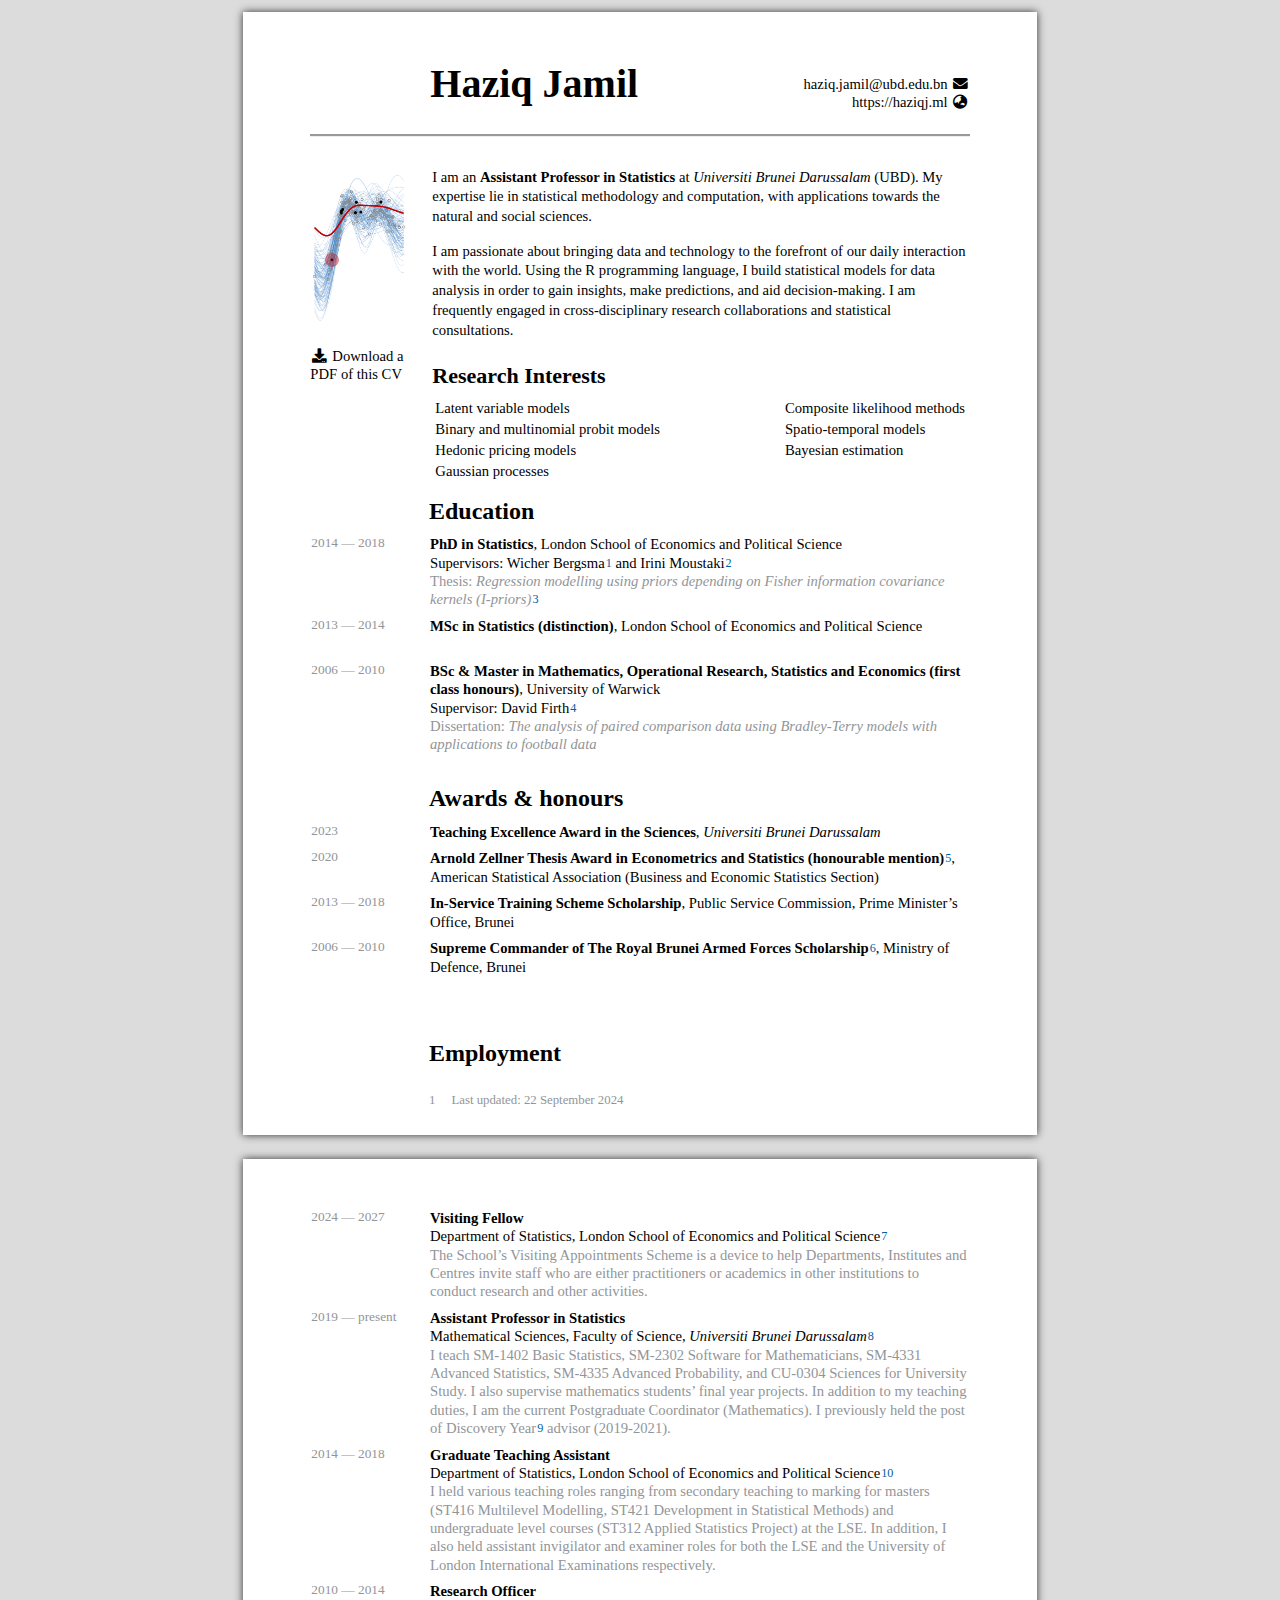
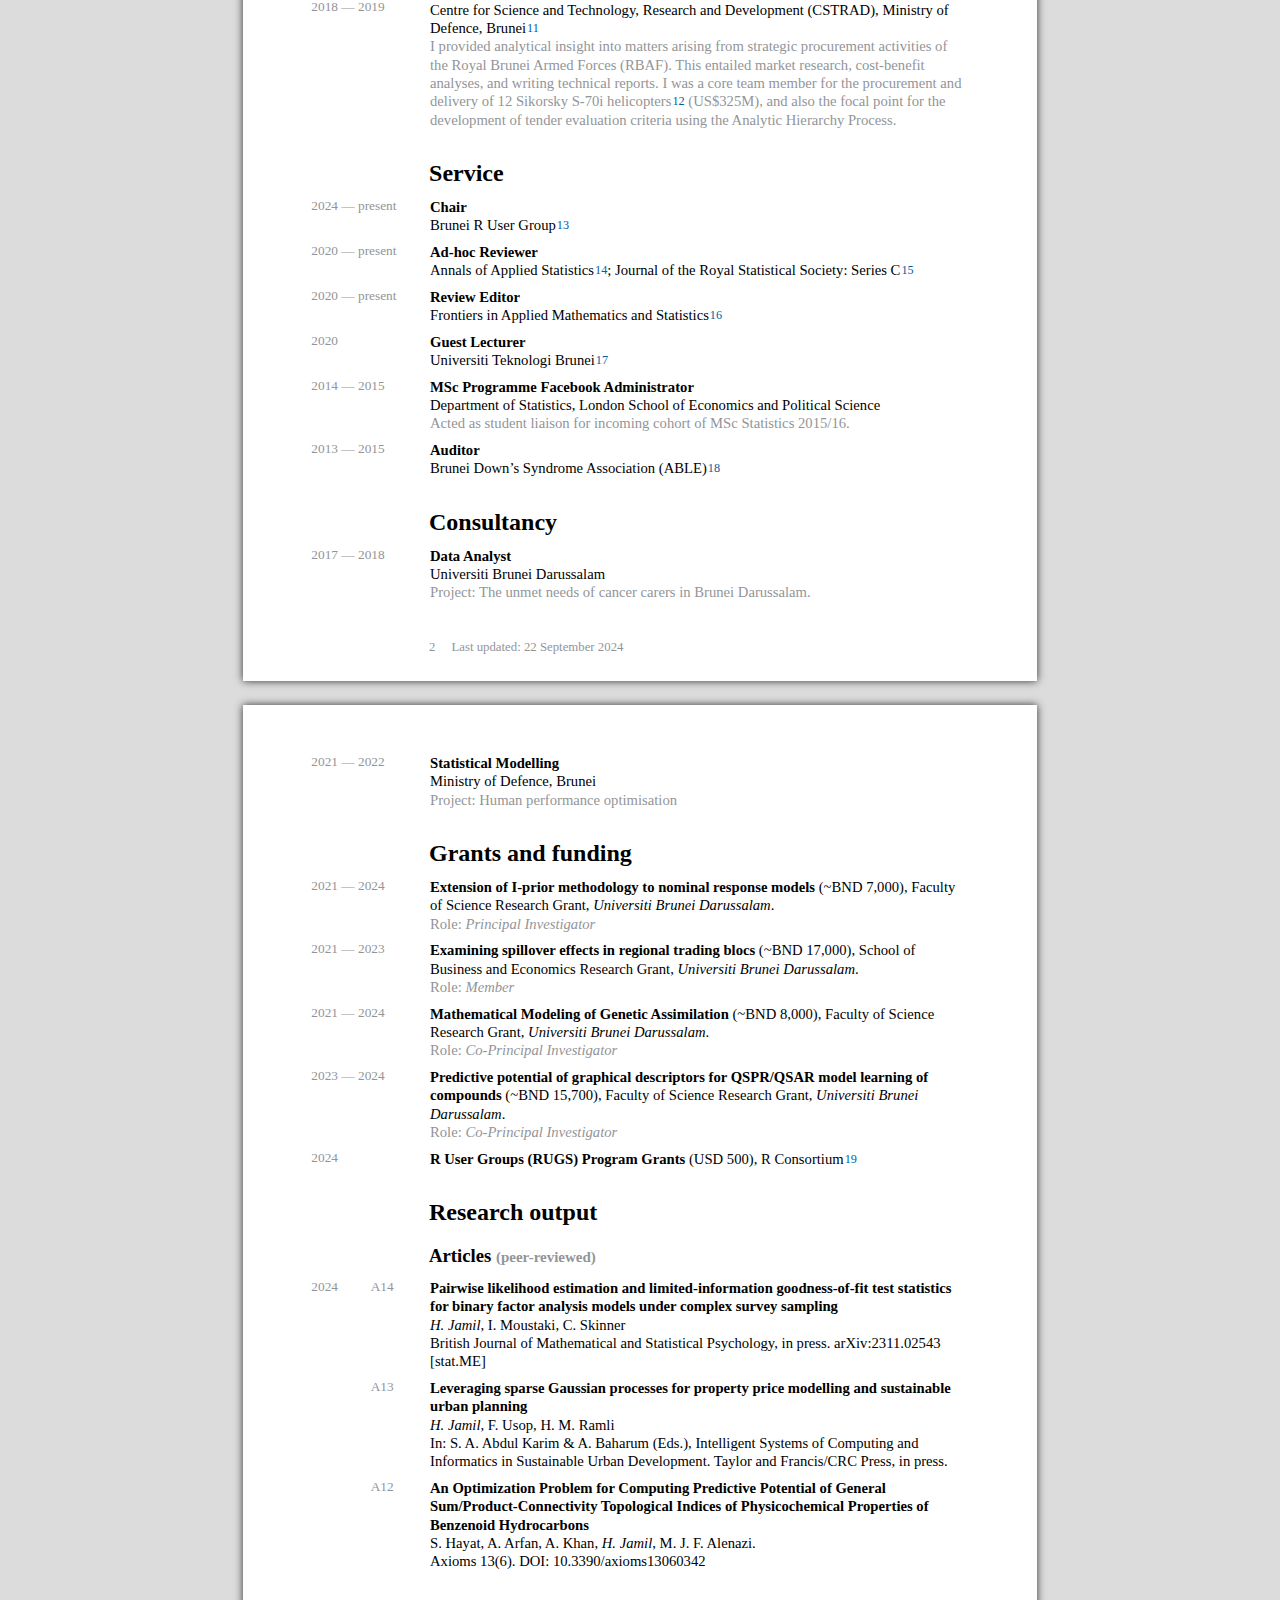
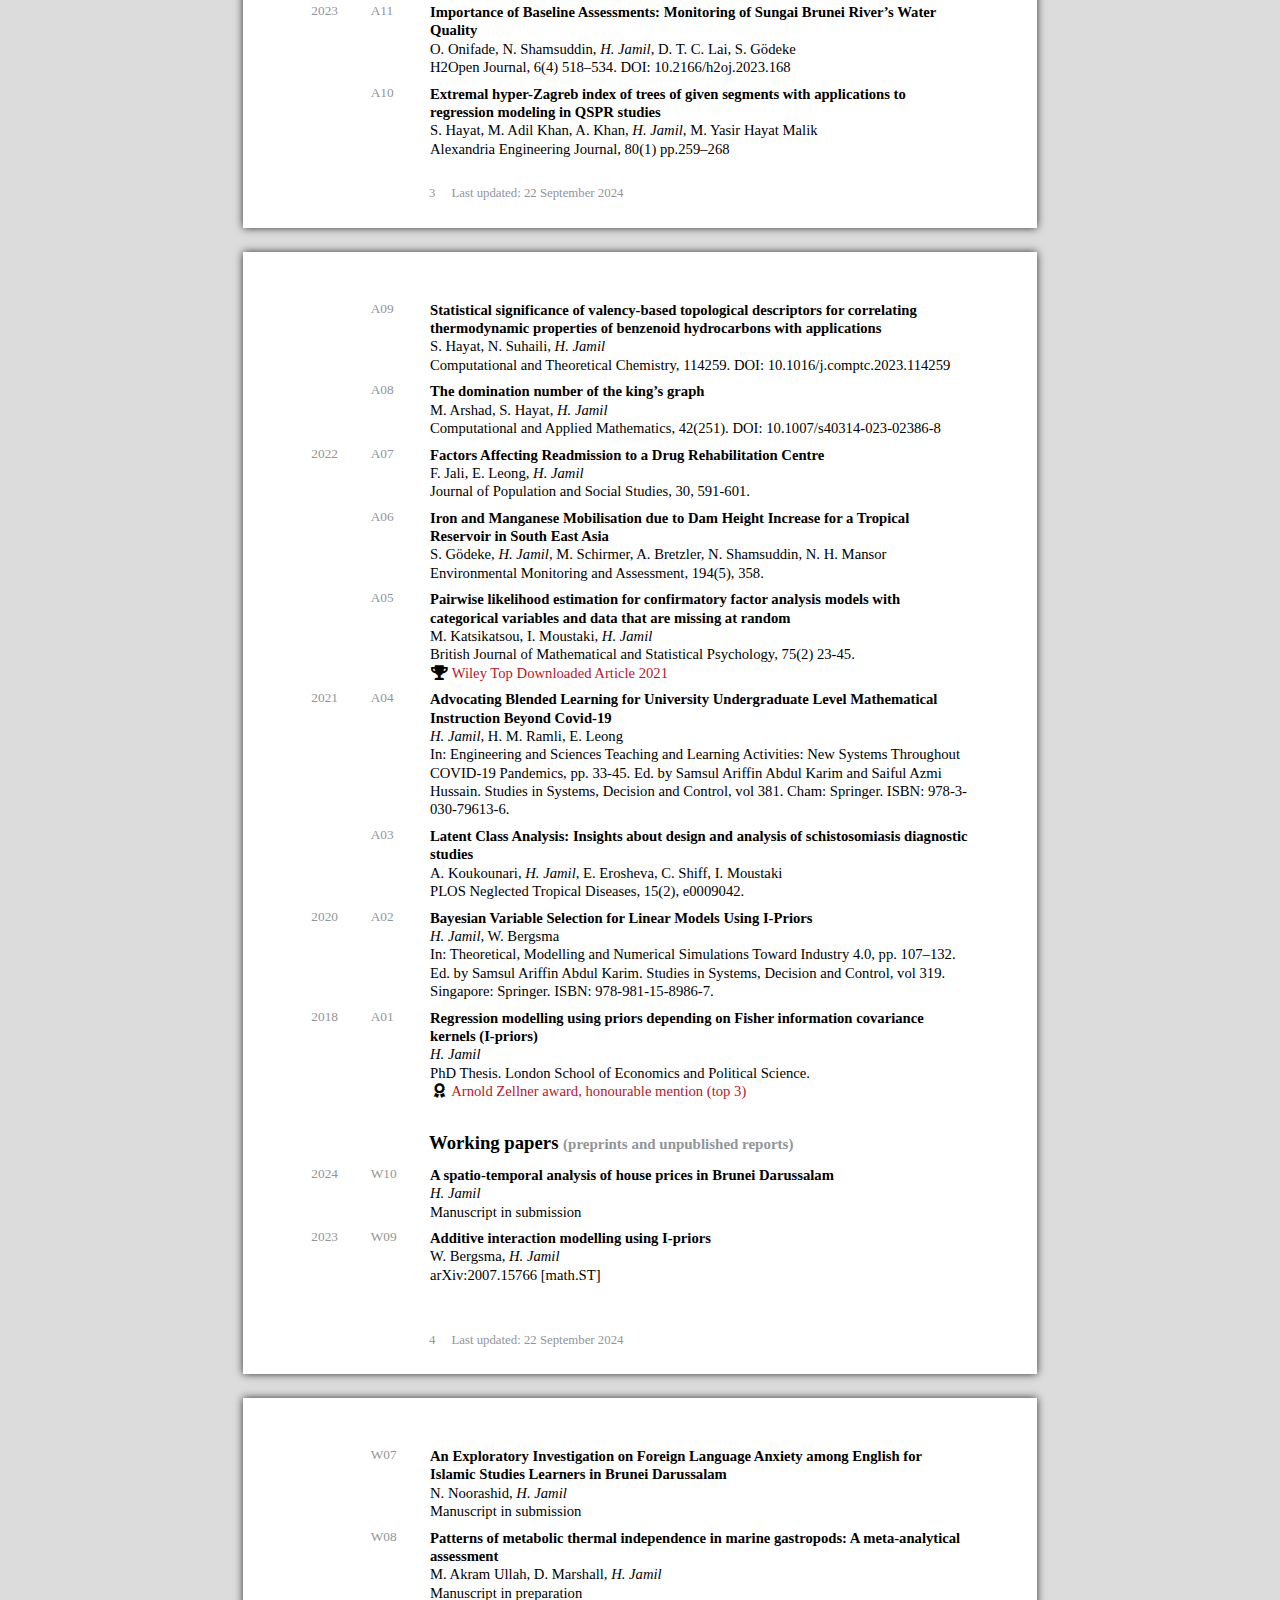
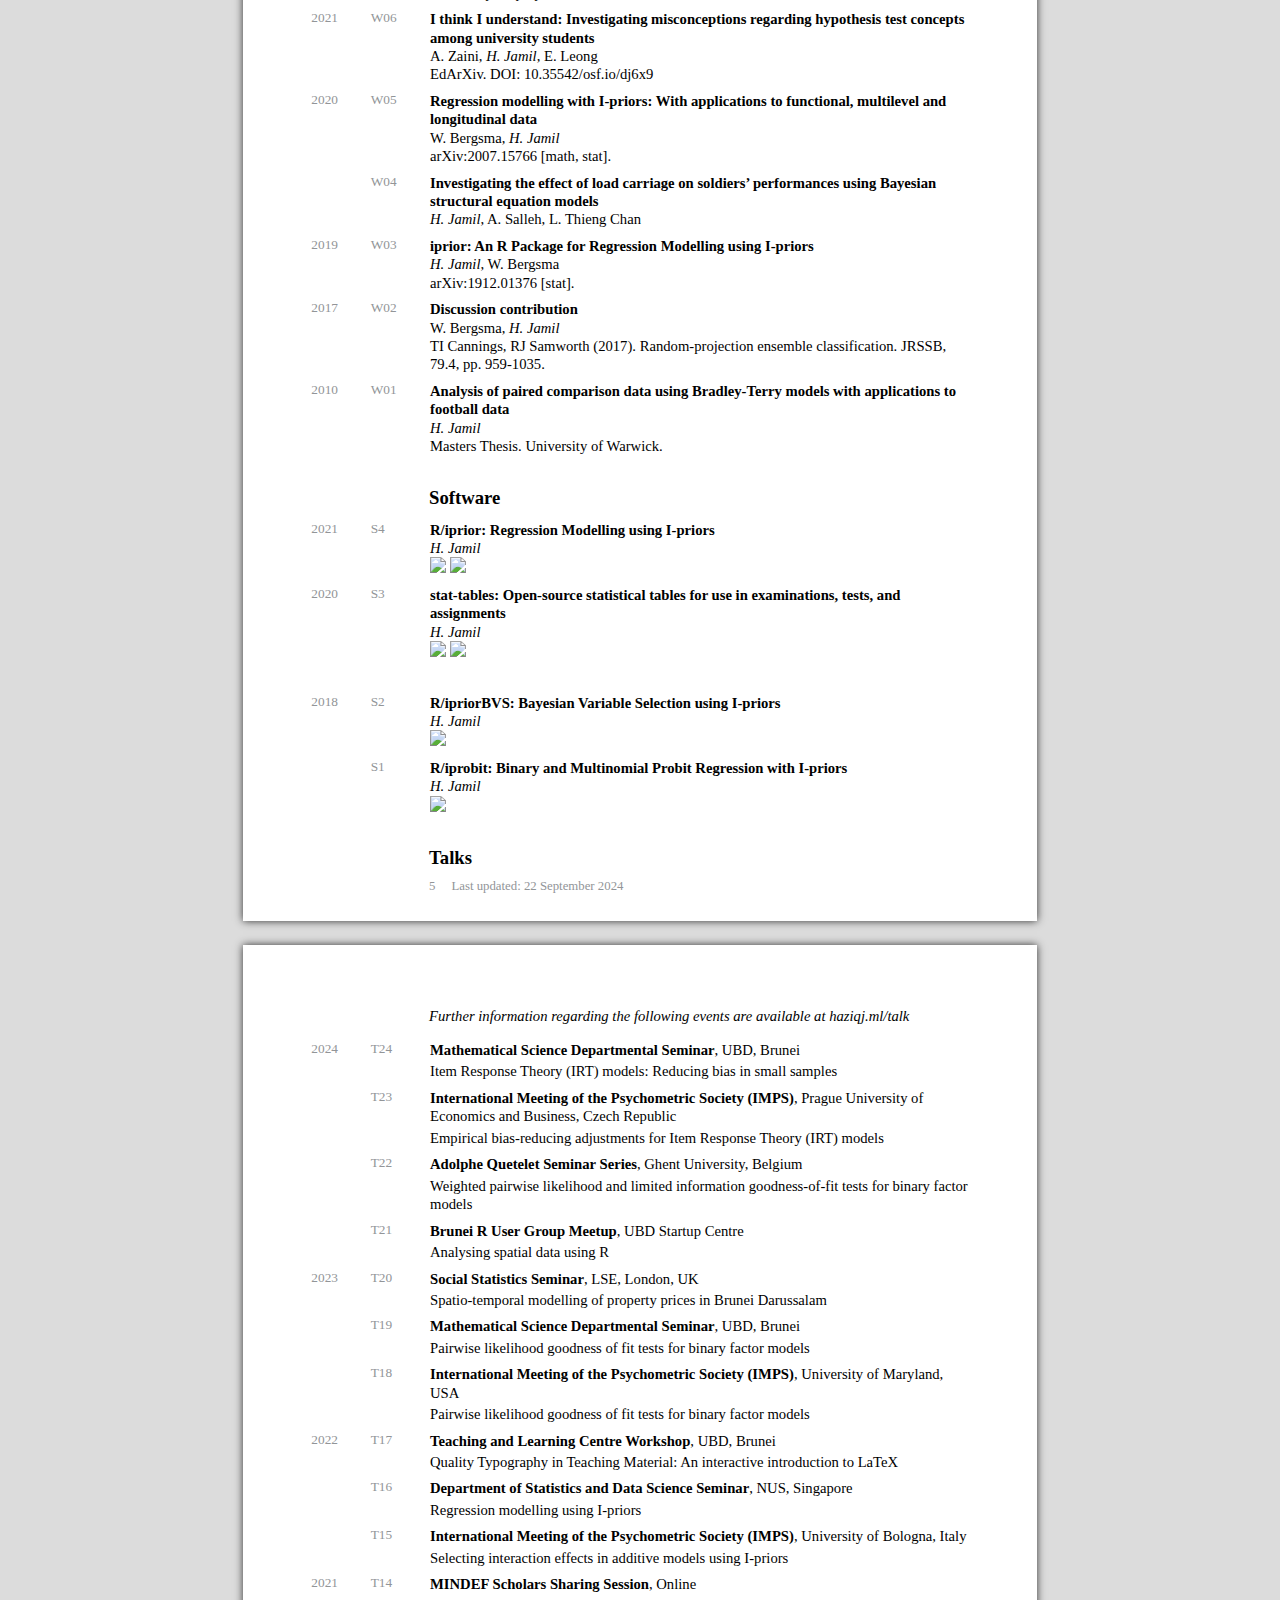
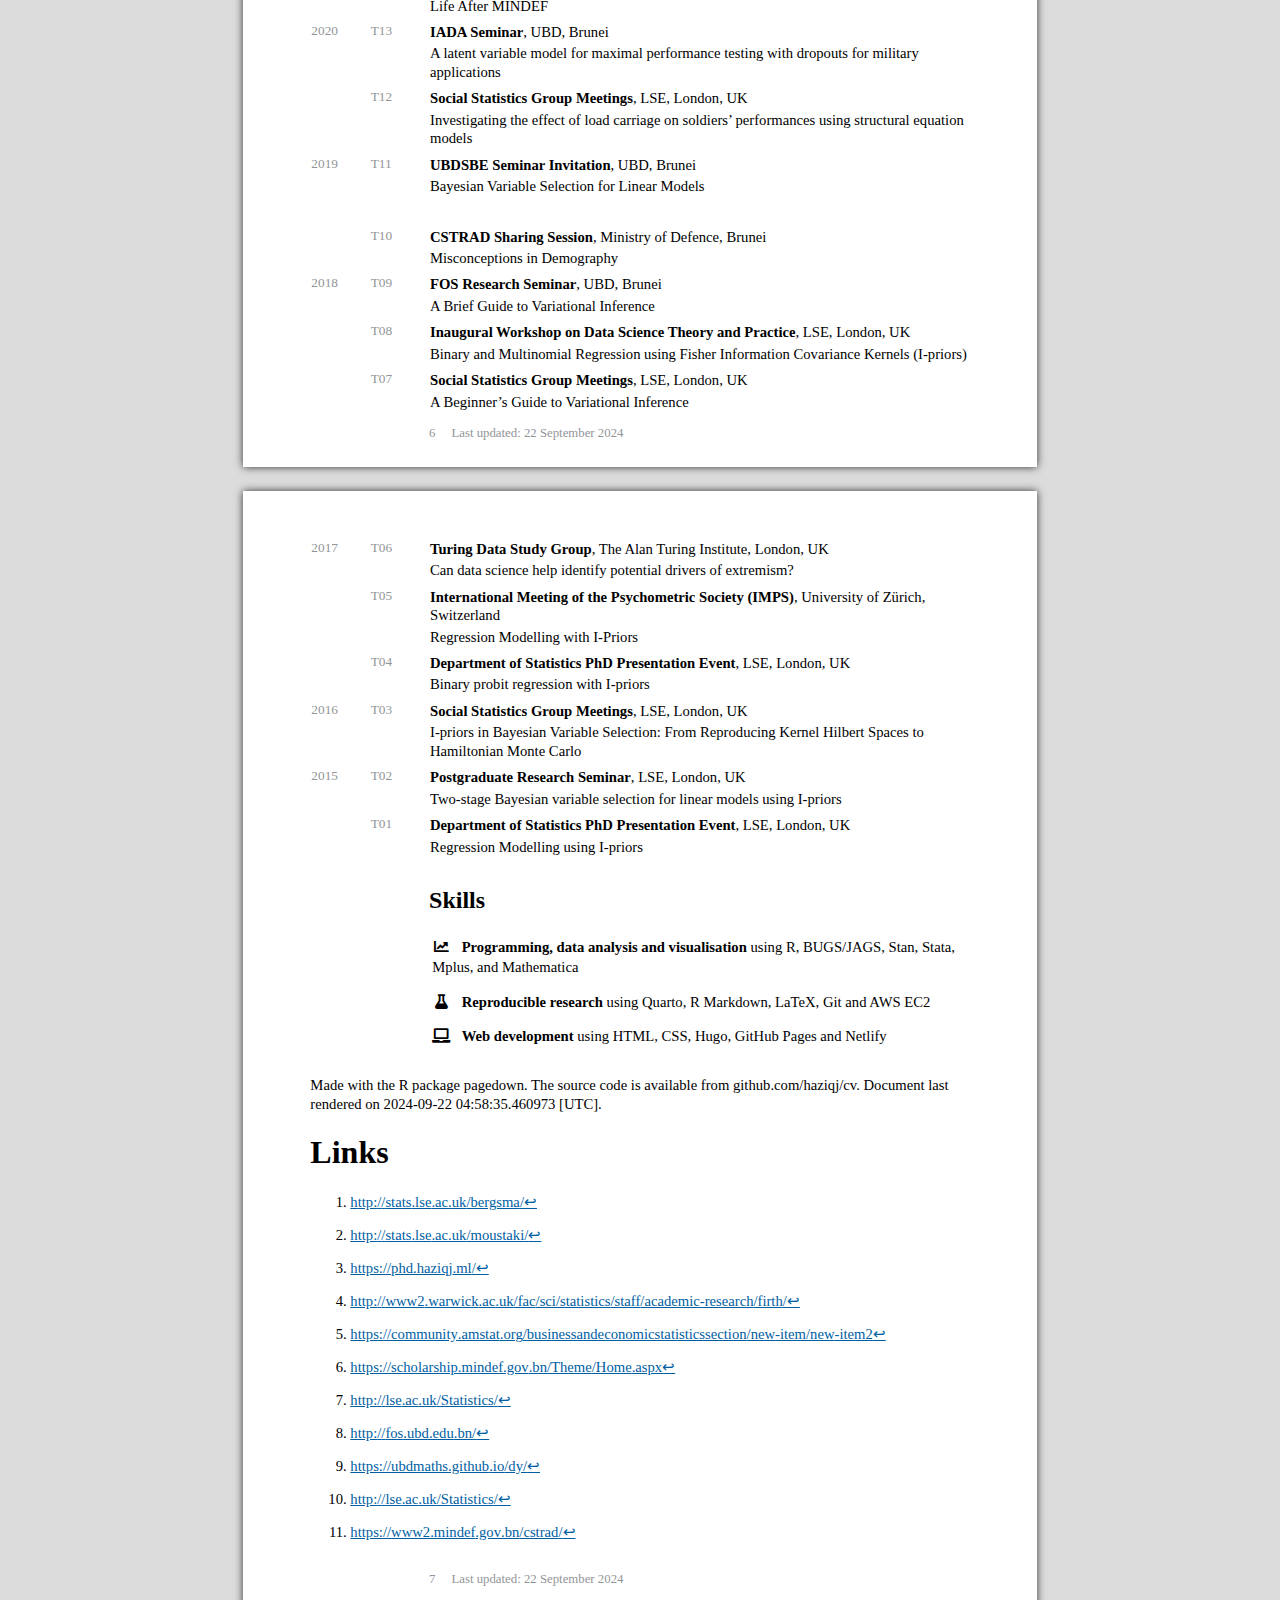
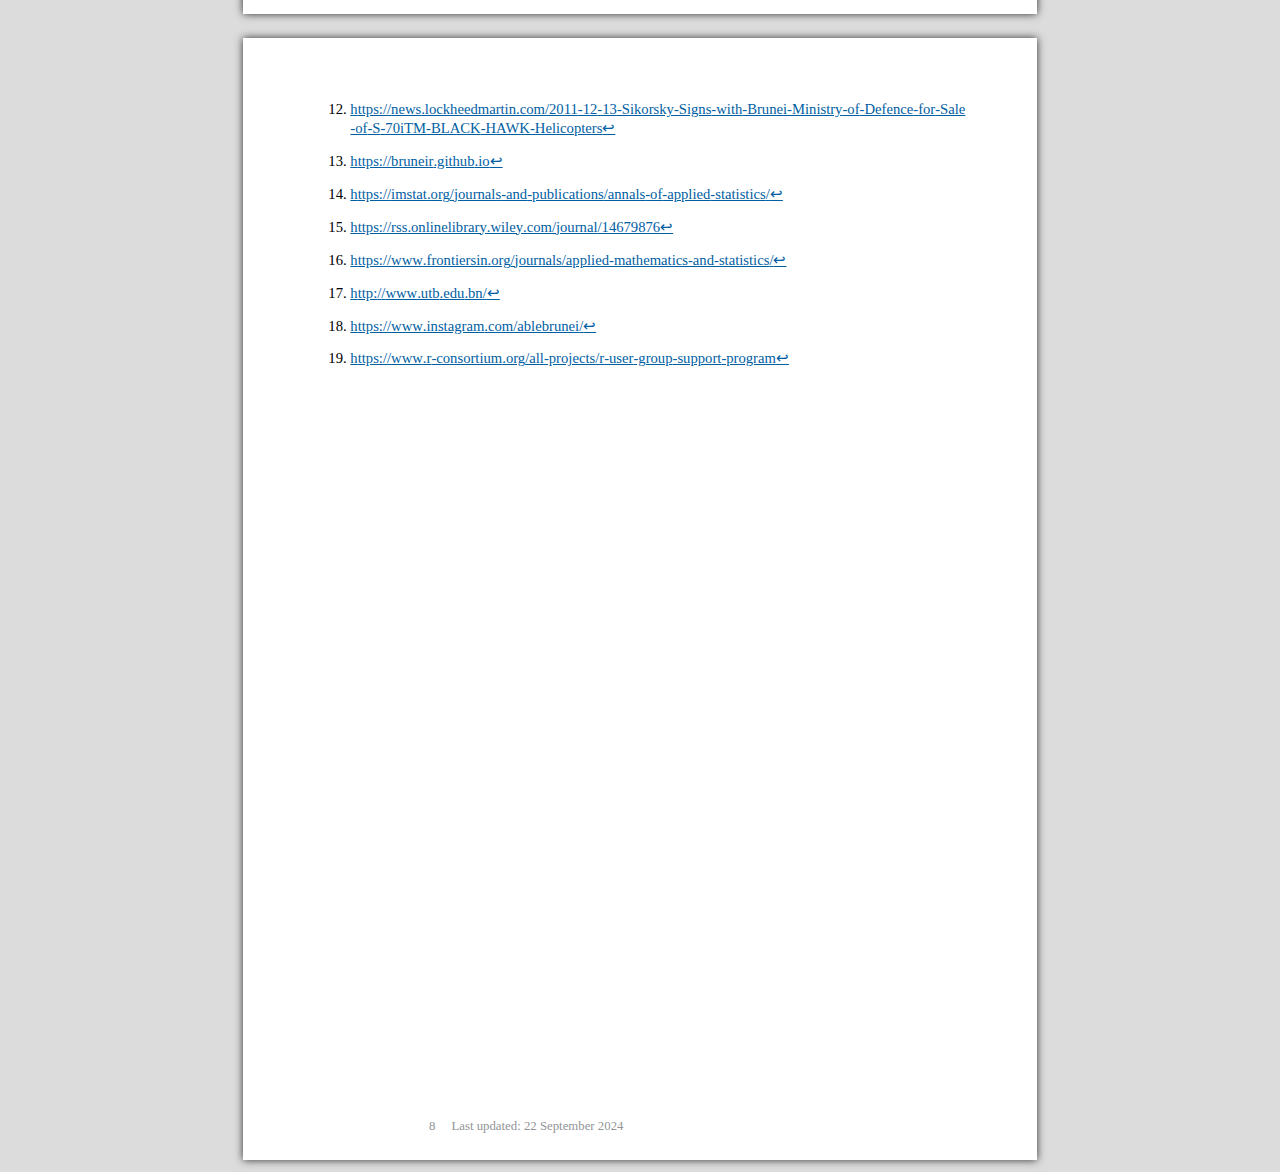
==== commit c981edf3: "haziqj published a site update" ====
--- a/index.html
+++ b/index.html
@@ -346,89 +346,100 @@
 <tbody>
 <tr class="odd">
 <td align="left">2024</td>
+<td align="left">A14</td>
+<td align="left"><span class="cv-entry-title mylink"><a href=https://arxiv.org/abs/2311.02543>Pairwise likelihood estimation and limited-information goodness-of-fit test statistics for binary factor analysis models under complex survey sampling</a></span><br><span class="publication-authors"><em>H. Jamil</em>, I. Moustaki, C. Skinner</span><br><span class="publication-venue">British Journal of Mathematical and Statistical Psychology, in press. arXiv:2311.02543 [stat.ME]</span></td>
+</tr>
+<tr class="even">
+<td align="left"></td>
+<td align="left">A13</td>
+<td align="left"><span class="cv-entry-title mylink"><a href=https://haziqj.ml/sgp-urban/>Leveraging sparse Gaussian processes for property price modelling and sustainable urban planning</a></span><br><span class="publication-authors"><em>H. Jamil</em>, F. Usop, H. M. Ramli</span><br><span class="publication-venue">In: S. A. Abdul Karim &amp; A. Baharum (Eds.), Intelligent Systems of Computing and Informatics in Sustainable Urban Development. Taylor and Francis/CRC Press, in press.</span></td>
+</tr>
+<tr class="odd">
+<td align="left"></td>
 <td align="left">A12</td>
-<td align="left"><span class="cv-entry-title mylink"><a href=https://doi.org/10.3390/axioms13060342>An Optimization Problem for Computing Predictive Potential of General Sum/Product-Connectivity Topological Indices of Physicochemical Properties of Benzenoid Hydrocarbons</a></span><br><span class="publication-authors">S. Hayat, A. Arfan, A. Khan, <em>H. Jamil</em>, a. Mohammed J. F. Alenazi.</span><br><span class="publication-venue">Axioms 13(6). DOI: 10.3390/axioms13060342</span></td>
-</tr>
-<tr class="even">
+<td align="left"><span class="cv-entry-title mylink"><a href=https://doi.org/10.3390/axioms13060342>An Optimization Problem for Computing Predictive Potential of General Sum/Product-Connectivity Topological Indices of Physicochemical Properties of Benzenoid Hydrocarbons</a></span><br><span class="publication-authors">S. Hayat, A. Arfan, A. Khan, <em>H. Jamil</em>, M. J. F. Alenazi.</span><br><span class="publication-venue">Axioms 13(6). DOI: 10.3390/axioms13060342</span></td>
+</tr>
+</tbody>
+</table>
+<table>
+<colgroup>
+<col width="0%" />
+<col width="1%" />
+<col width="98%" />
+</colgroup>
+<thead>
+<tr class="header">
+<th align="left">year</th>
+<th align="left">number</th>
+<th align="left">citation</th>
+</tr>
+</thead>
+<tbody>
+<tr class="odd">
 <td align="left">2023</td>
 <td align="left">A11</td>
 <td align="left"><span class="cv-entry-title mylink"><a href=https://doi.org/10.2166/h2oj.2023.168>Importance of Baseline Assessments: Monitoring of Sungai Brunei River’s Water Quality</a></span><br><span class="publication-authors">O. Onifade, N. Shamsuddin, <em>H. Jamil</em>, D. T. C. Lai, S. Gӧdeke</span><br><span class="publication-venue">H2Open Journal, 6(4) 518–534. DOI: 10.2166/h2oj.2023.168</span></td>
 </tr>
-<tr class="odd">
+<tr class="even">
 <td align="left"></td>
 <td align="left">A10</td>
 <td align="left"><span class="cv-entry-title mylink"><a href=https://doi.org/10.1007/s40314-023-02386-8>Extremal hyper-Zagreb index of trees of given segments with applications to regression modeling in QSPR studies</a></span><br><span class="publication-authors">S. Hayat, M. Adil Khan, A. Khan, <em>H. Jamil</em>, M. Yasir Hayat Malik</span><br><span class="publication-venue">Alexandria Engineering Journal, 80(1) pp.259–268</span></td>
 </tr>
-<tr class="even">
+<tr class="odd">
 <td align="left"></td>
 <td align="left">A09</td>
 <td align="left"><span class="cv-entry-title mylink"><a href=https://doi.org/10.1007/s40314-023-02386-8>Statistical significance of valency-based topological descriptors for correlating thermodynamic properties of benzenoid hydrocarbons with applications</a></span><br><span class="publication-authors">S. Hayat, N. Suhaili, <em>H. Jamil</em></span><br><span class="publication-venue">Computational and Theoretical Chemistry, 114259. DOI: 10.1016/j.comptc.2023.114259</span></td>
 </tr>
-</tbody>
-</table>
-<table>
-<colgroup>
-<col width="0%" />
-<col width="1%" />
-<col width="98%" />
-</colgroup>
-<thead>
-<tr class="header">
-<th align="left">year</th>
-<th align="left">number</th>
-<th align="left">citation</th>
-</tr>
-</thead>
-<tbody>
-<tr class="odd">
+<tr class="even">
 <td align="left"></td>
 <td align="left">A08</td>
 <td align="left"><span class="cv-entry-title mylink"><a href=https://doi.org/10.1007/s40314-023-02386-8>The domination number of the king’s graph</a></span><br><span class="publication-authors">M. Arshad, S. Hayat, <em>H. Jamil</em></span><br><span class="publication-venue">Computational and Applied Mathematics, 42(251). DOI: 10.1007/s40314-023-02386-8</span></td>
 </tr>
-<tr class="even">
+<tr class="odd">
 <td align="left">2022</td>
 <td align="left">A07</td>
 <td align="left"><span class="cv-entry-title">Factors Affecting Readmission to a Drug Rehabilitation Centre</span><br><span class="publication-authors">F. Jali, E. Leong, <em>H. Jamil</em></span><br><span class="publication-venue">Journal of Population and Social Studies, 30, 591-601.</span></td>
 </tr>
-<tr class="odd">
+<tr class="even">
 <td align="left"></td>
 <td align="left">A06</td>
 <td align="left"><span class="cv-entry-title">Iron and Manganese Mobilisation due to Dam Height Increase for a Tropical Reservoir in South East Asia</span><br><span class="publication-authors">S. Gӧdeke, <em>H. Jamil</em>, M. Schirmer, A. Bretzler, N. Shamsuddin, N. H. Mansor</span><br><span class="publication-venue">Environmental Monitoring and Assessment, 194(5), 358.</span></td>
 </tr>
-<tr class="even">
+<tr class="odd">
 <td align="left"></td>
 <td align="left">A05</td>
 <td align="left"><span class="cv-entry-title mylink"><a href=https://doi.org/10.1111/bmsp.12243>Pairwise likelihood estimation for confirmatory factor analysis models with categorical variables and data that are missing at random</a></span><br><span class="publication-authors">M. Katsikatsou, I. Moustaki, <em>H. Jamil</em></span><br><span class="publication-venue">British Journal of Mathematical and Statistical Psychology, 75(2) 23-45.</span><br><i class='fa fa-fw fa-trophy'></i> <span class="publication-award">Wiley Top Downloaded Article 2021</span></td>
 </tr>
-<tr class="odd">
+<tr class="even">
 <td align="left">2021</td>
 <td align="left">A04</td>
 <td align="left"><span class="cv-entry-title mylink"><a href=https://doi.org/10.1007/978-3-030-79614-3_4>Advocating Blended Learning for University Undergraduate Level Mathematical Instruction Beyond Covid-19</a></span><br><span class="publication-authors"><em>H. Jamil</em>, H. M. Ramli, E. Leong</span><br><span class="publication-venue">In: Engineering and Sciences Teaching and Learning Activities: New Systems Throughout COVID-19 Pandemics, pp. 33-45. Ed. by Samsul Ariffin Abdul Karim and Saiful Azmi Hussain. Studies in Systems, Decision and Control, vol 381. Cham: Springer. ISBN: 978-3-030-79613-6.</span></td>
 </tr>
-<tr class="even">
+<tr class="odd">
 <td align="left"></td>
 <td align="left">A03</td>
 <td align="left"><span class="cv-entry-title mylink"><a href=https://doi.org/10.1371/journal.pntd.0009042>Latent Class Analysis: Insights about design and analysis of schistosomiasis diagnostic studies</a></span><br><span class="publication-authors">A. Koukounari, <em>H. Jamil</em>, E. Erosheva, C. Shiff, I. Moustaki</span><br><span class="publication-venue">PLOS Neglected Tropical Diseases, 15(2), e0009042.</span></td>
 </tr>
-<tr class="odd">
+<tr class="even">
 <td align="left">2020</td>
 <td align="left">A02</td>
 <td align="left"><span class="cv-entry-title mylink"><a href=https://doi.org/10.1007/978-981-15-8987-4_8>Bayesian Variable Selection for Linear Models Using I-Priors</a></span><br><span class="publication-authors"><em>H. Jamil</em>, W. Bergsma</span><br><span class="publication-venue">In: Theoretical, Modelling and Numerical Simulations Toward Industry 4.0, pp. 107–132. Ed. by Samsul Ariffin Abdul Karim. Studies in Systems, Decision and Control, vol 319. Singapore: Springer. ISBN: 978-981-15-8986-7.</span></td>
 </tr>
-<tr class="even">
+<tr class="odd">
 <td align="left">2018</td>
 <td align="left">A01</td>
 <td align="left"><span class="cv-entry-title mylink"><a href=http://etheses.lse.ac.uk/3828/1/Jamil__regression-modelling.pdf>Regression modelling using priors depending on Fisher information covariance kernels (I-priors)</a></span><br><span class="publication-authors"><em>H. Jamil</em></span><br><span class="publication-venue">PhD Thesis. London School of Economics and Political Science.</span><br><i class='fas fa-fw fa-award'></i> <span class="publication-award">Arnold Zellner award, honourable mention (top 3)</span></td>
 </tr>
 </tbody>
 </table>
+<!-- <br class="pageBreak"> -->
 </div>
 <div id="working-papers-preprints-and-unpublished-reports" class="section level3">
 <h3>Working papers <span class="review-note">(preprints and unpublished reports)</span></h3>
 <table>
 <colgroup>
 <col width="1%" />
-<col width="2%" />
+<col width="1%" />
 <col width="96%" />
 </colgroup>
 <thead>
@@ -441,38 +452,11 @@
 <tbody>
 <tr class="odd">
 <td align="left">2024</td>
-<td align="left">W12</td>
-<td align="left"><span class="cv-entry-title mylink"><a href=https://haziqj.ml/sgp-urban/>Leveraging sparse Gaussian processes for property price modelling and sustainable urban planning</a></span><br><span class="publication-authors"><em>H. Jamil</em>, F. Usop, H. M. Ramli</span><br><span class="publication-venue">Manuscript in submission</span></td>
-</tr>
-<tr class="even">
-<td align="left"></td>
-<td align="left">W11</td>
+<td align="left">W10</td>
 <td align="left"><span class="cv-entry-title mylink"><a href=https://haziqj.ml/house-price/papers/jamil2024spatio/manuscript/>A spatio-temporal analysis of house prices in Brunei Darussalam</a></span><br><span class="publication-authors"><em>H. Jamil</em></span><br><span class="publication-venue">Manuscript in submission</span></td>
 </tr>
-</tbody>
-</table>
-<!-- <br class="pageBreak"> -->
-<table>
-<colgroup>
-<col width="1%" />
-<col width="1%" />
-<col width="97%" />
-</colgroup>
-<thead>
-<tr class="header">
-<th align="left">year</th>
-<th align="left">number</th>
-<th align="left">citation</th>
-</tr>
-</thead>
-<tbody>
-<tr class="odd">
+<tr class="even">
 <td align="left">2023</td>
-<td align="left">W10</td>
-<td align="left"><span class="cv-entry-title mylink"><a href=https://arxiv.org/abs/2311.02543>Pairwise likelihood estimation and limited information goodness-of-fit test statistics for binary factor analysis models under complex survey sampling</a></span><br><span class="publication-authors"><em>H. Jamil</em>, I. Moustaki, C. Skinner</span><br><span class="publication-venue">arXiv:2311.02543 [stat.ME]</span></td>
-</tr>
-<tr class="even">
-<td align="left"></td>
 <td align="left">W09</td>
 <td align="left"><span class="cv-entry-title mylink"><a href=https://arxiv.org/abs/2007.15766>Additive interaction modelling using I-priors</a></span><br><span class="publication-authors">W. Bergsma, <em>H. Jamil</em></span><br><span class="publication-venue">arXiv:2007.15766 [math.ST]</span></td>
 </tr>
@@ -518,6 +502,10 @@
 </tr>
 </tbody>
 </table>
+<!-- <br class="pageBreak"> -->
+<!-- ```{r} -->
+<!-- knitr::kable(slice(tab_wp, -(1:2))) -->
+<!-- ``` -->
 </div>
 <div id="software" class="section level3">
 <h3>Software</h3>
@@ -547,7 +535,7 @@
 </tr>
 </tbody>
 </table>
-<p><br class="pageBreak"></p>
+<!-- <br class="pageBreak"> -->
 <table>
 <colgroup>
 <col width="1%" />
@@ -585,7 +573,7 @@
 <colgroup>
 <col width="1%" />
 <col width="2%" />
-<col width="95%" />
+<col width="96%" />
 </colgroup>
 <thead>
 <tr class="header">
@@ -597,8 +585,18 @@
 <tbody>
 <tr class="odd">
 <td align="left">2024</td>
+<td align="left">T24</td>
+<td align="left"><span class="cv-entry-title">Mathematical Science Departmental Seminar</span>, UBD, Brunei<br><span class="talk-title" style="display:inline-block;">Item Response Theory (IRT) models: Reducing bias in small samples</span></td>
+</tr>
+<tr class="even">
+<td align="left"></td>
+<td align="left">T23</td>
+<td align="left"><span class="cv-entry-title">International Meeting of the Psychometric Society (IMPS)</span>, Prague University of Economics and Business, Czech Republic<br><span class="talk-title" style="display:inline-block;">Empirical bias-reducing adjustments for Item Response Theory (IRT) models</span></td>
+</tr>
+<tr class="odd">
+<td align="left"></td>
 <td align="left">T22</td>
-<td align="left"><span class="cv-entry-title">Adolphe Quetelet Seminar Series</span>, Ghent University<br><span class="talk-title" style="display:inline-block;">Weighted pairwise likelihood and limited information goodness-of-fit tests for binary factor models</span></td>
+<td align="left"><span class="cv-entry-title">Adolphe Quetelet Seminar Series</span>, Ghent University, Belgium<br><span class="talk-title" style="display:inline-block;">Weighted pairwise likelihood and limited information goodness-of-fit tests for binary factor models</span></td>
 </tr>
 <tr class="even">
 <td align="left"></td>
@@ -655,6 +653,22 @@
 <td align="left">T11</td>
 <td align="left"><span class="cv-entry-title">UBDSBE Seminar Invitation</span>, UBD, Brunei<br><span class="talk-title" style="display:inline-block;">Bayesian Variable Selection for Linear Models</span></td>
 </tr>
+</tbody>
+</table>
+<table>
+<colgroup>
+<col width="1%" />
+<col width="2%" />
+<col width="95%" />
+</colgroup>
+<thead>
+<tr class="header">
+<th align="left">year</th>
+<th align="left">number</th>
+<th align="left">what</th>
+</tr>
+</thead>
+<tbody>
 <tr class="odd">
 <td align="left"></td>
 <td align="left">T10</td>
@@ -665,22 +679,6 @@
 <td align="left">T09</td>
 <td align="left"><span class="cv-entry-title">FOS Research Seminar</span>, UBD, Brunei<br><span class="talk-title" style="display:inline-block;">A Brief Guide to Variational Inference</span></td>
 </tr>
-</tbody>
-</table>
-<table>
-<colgroup>
-<col width="1%" />
-<col width="2%" />
-<col width="95%" />
-</colgroup>
-<thead>
-<tr class="header">
-<th align="left">year</th>
-<th align="left">number</th>
-<th align="left">what</th>
-</tr>
-</thead>
-<tbody>
 <tr class="odd">
 <td align="left"></td>
 <td align="left">T08</td>
@@ -743,7 +741,7 @@
 <!-- <br class="pageBreak"> -->
 <p>Made with the R package <span class="mylink"><a href='https://github.com/rstudio/pagedown'>pagedown</a></span>.
 The source code is available from <span class="mylink"><a href='https://github.com/haziqj/cv'>github.com/haziqj/cv</a></span>.
-Document last rendered on 2024-06-04 06:58:32.145022 [UTC].</p>
+Document last rendered on 2024-09-22 04:58:35.460973 [UTC].</p>
 <div id="links" class="section level1">
 <h1>Links</h1>
 </div>
--- a/css/one-column-paged-academic.css
+++ b/css/one-column-paged-academic.css
@@ -15,7 +15,7 @@
   --viewer-shadow-color: #313131; /* this marks the pages */
   --my-darkgray: #929598;
   --indentation: 18%;
-  --last-updated: " \00a0 \00a0 \00a0 \00a0 Last updated: 4 June 2024";
+  --last-updated: " \00a0 \00a0 \00a0 \00a0 Last updated: 22 September 2024";
   --viewer-background-color: #dcdcdc;
 }
 
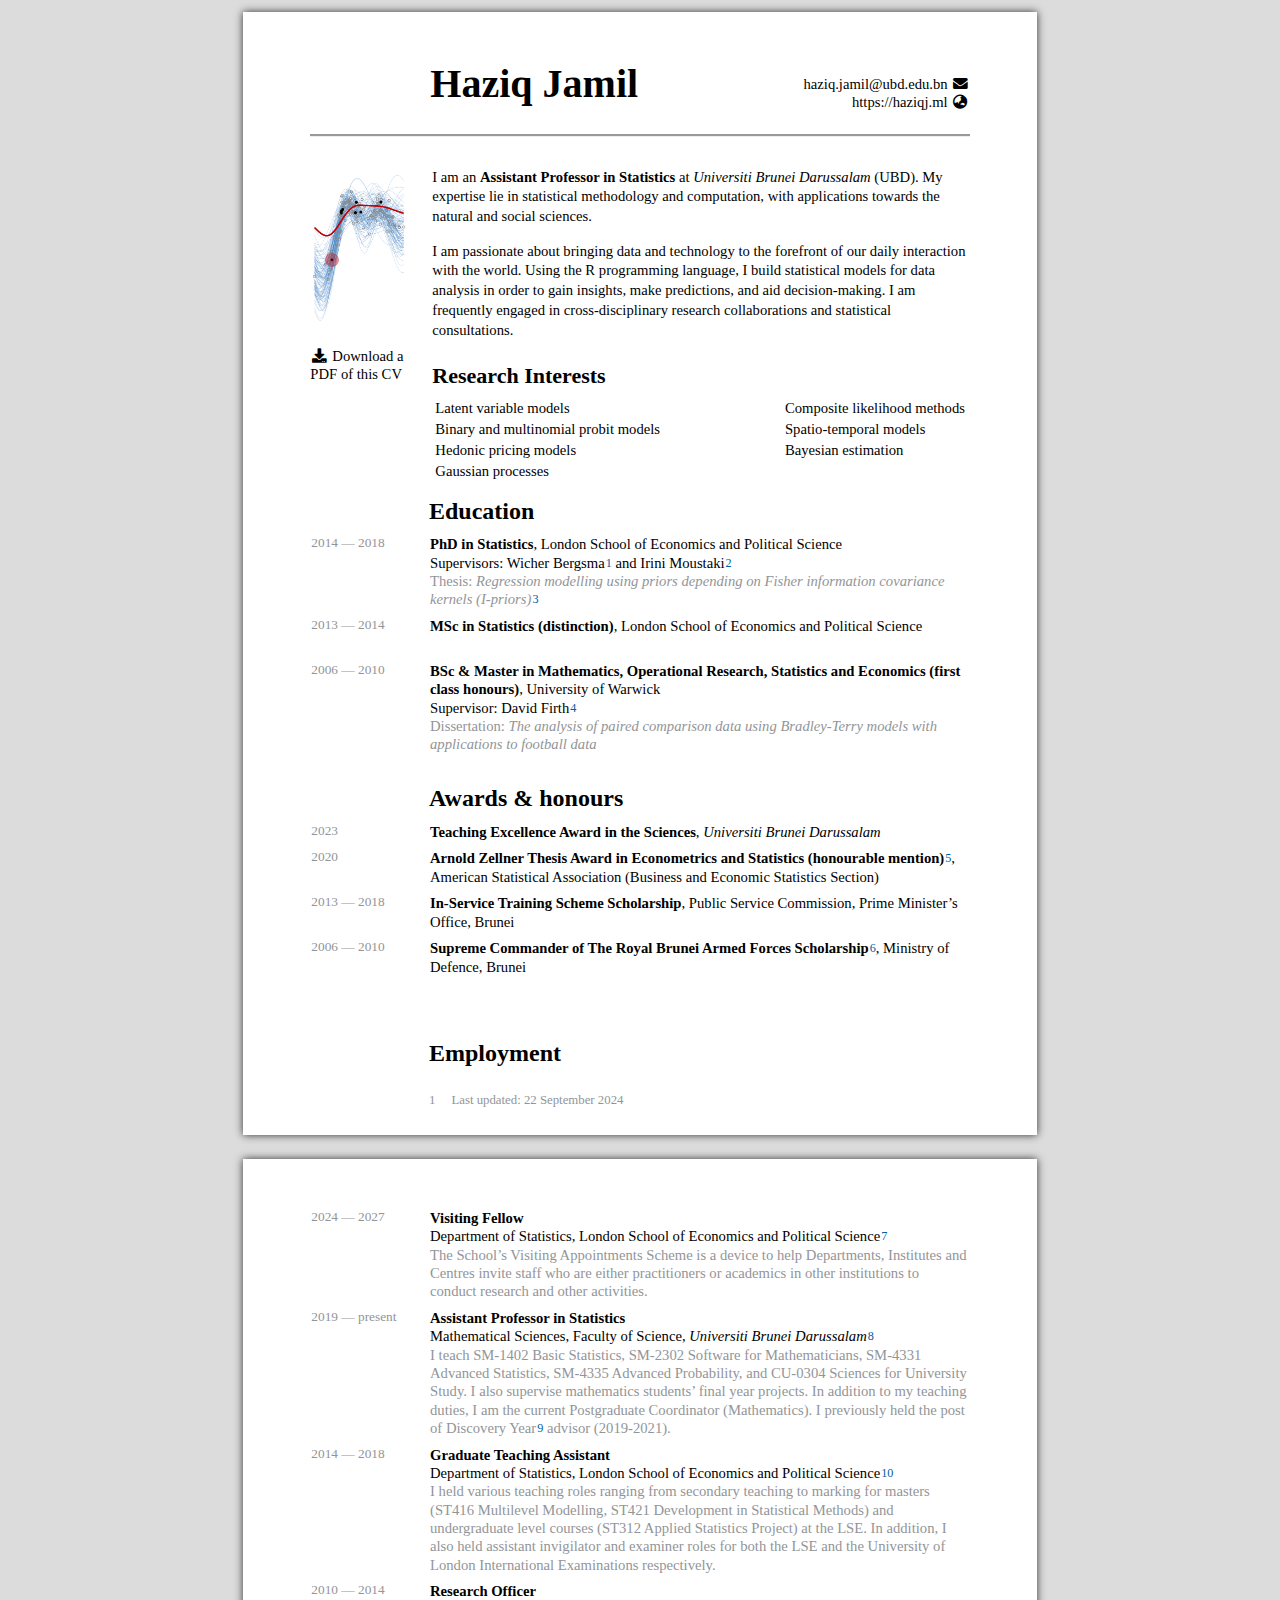
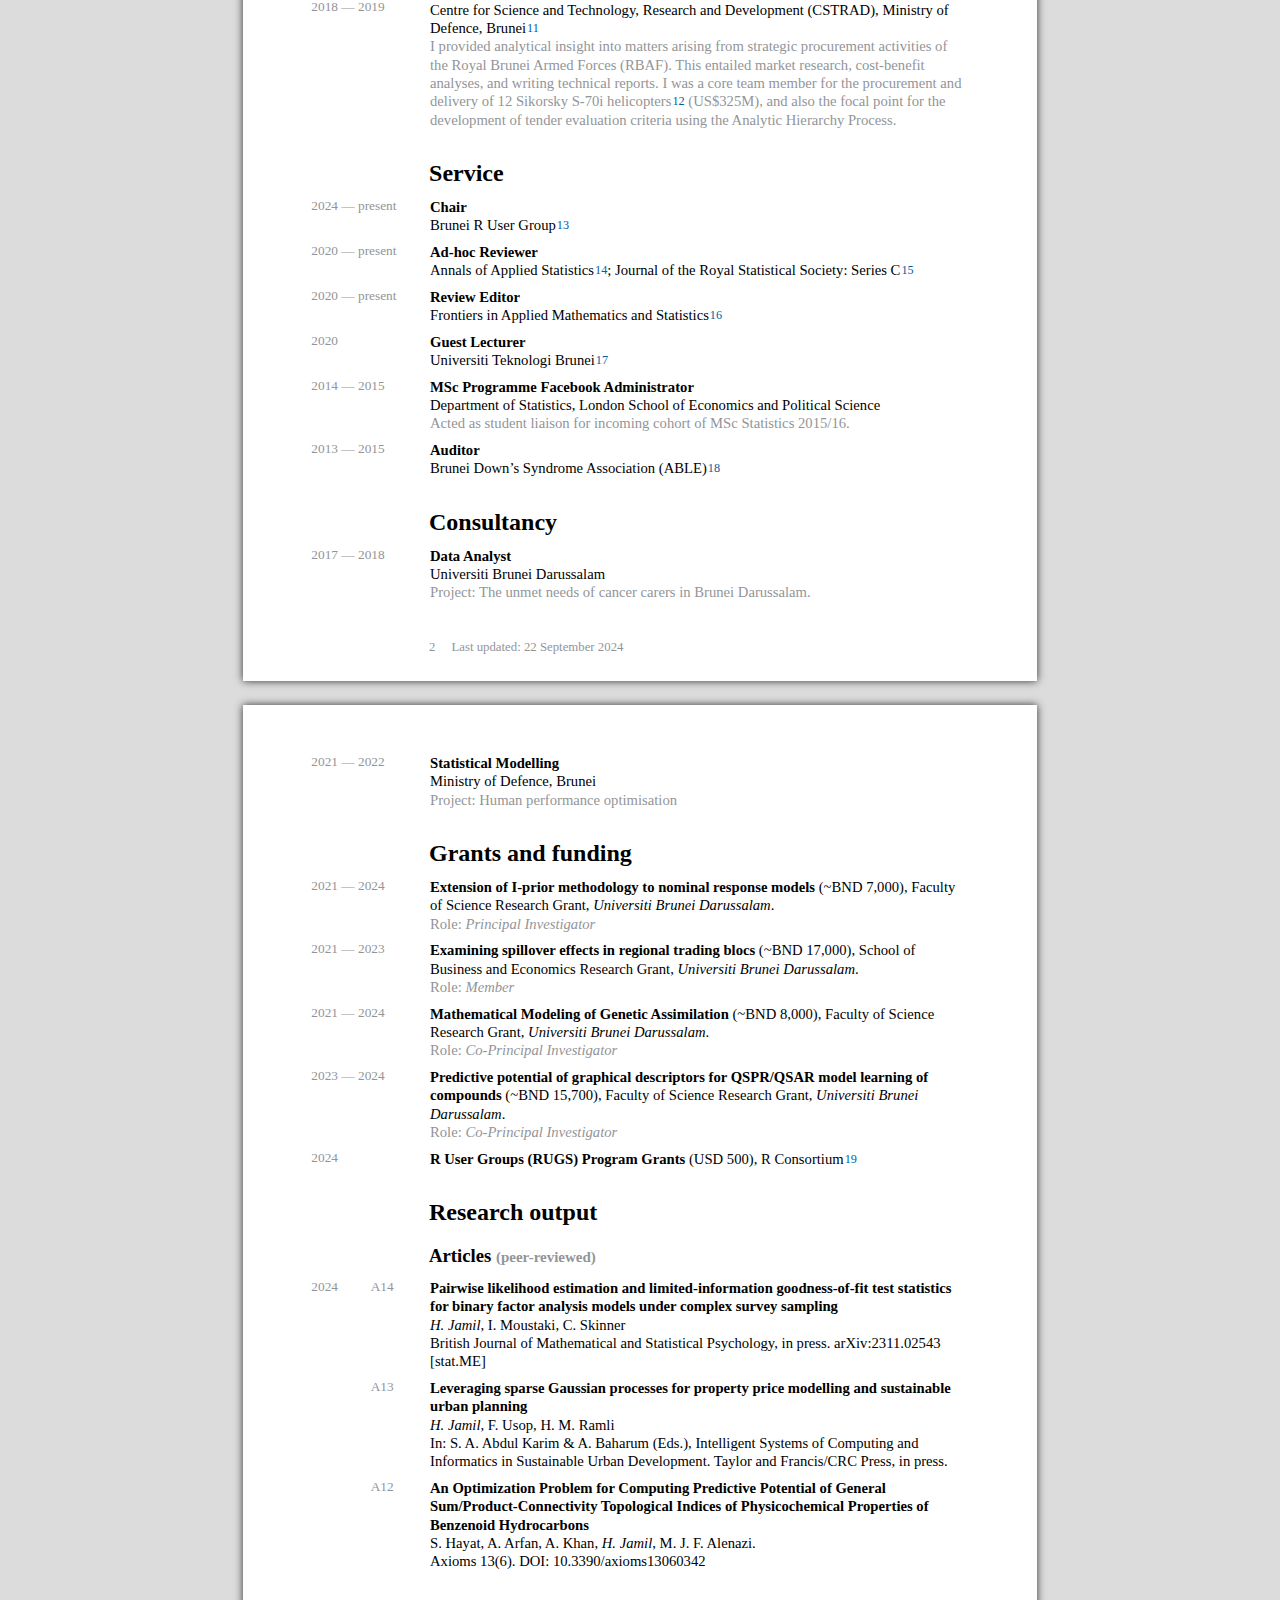
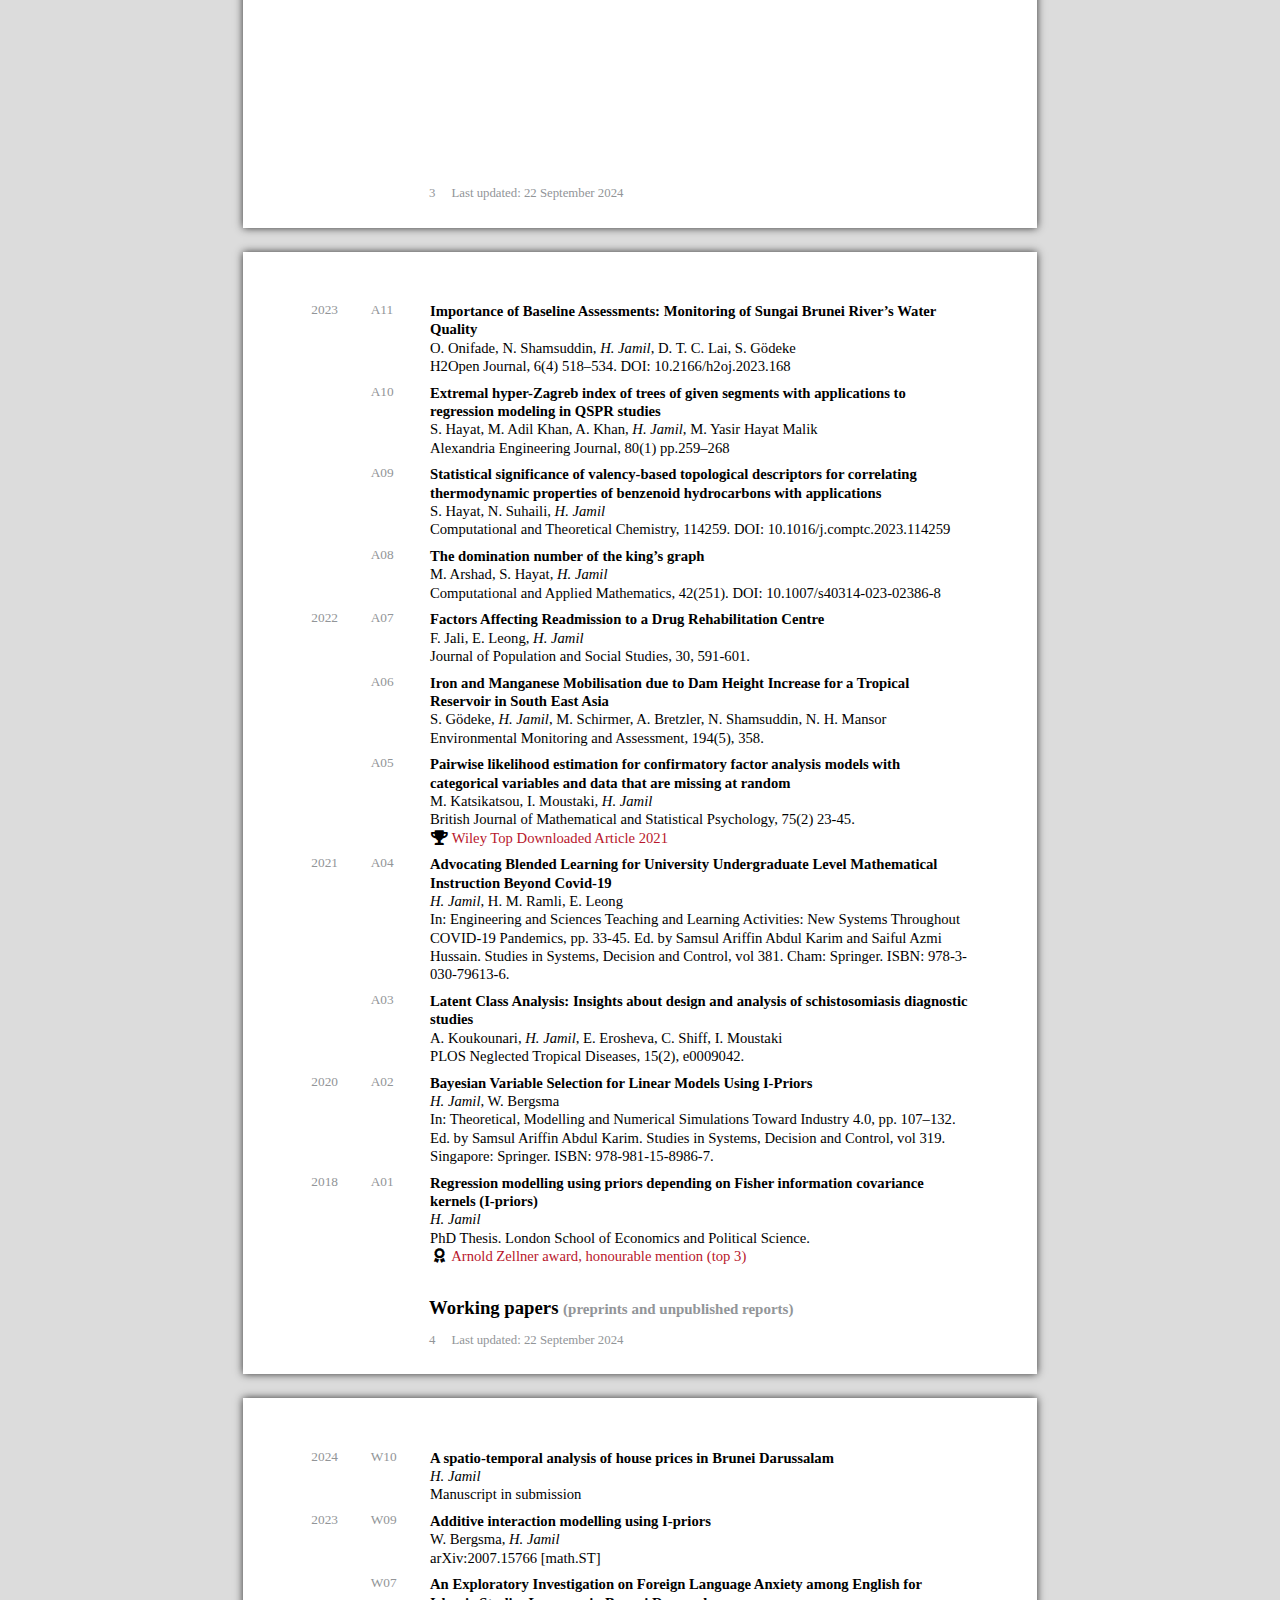
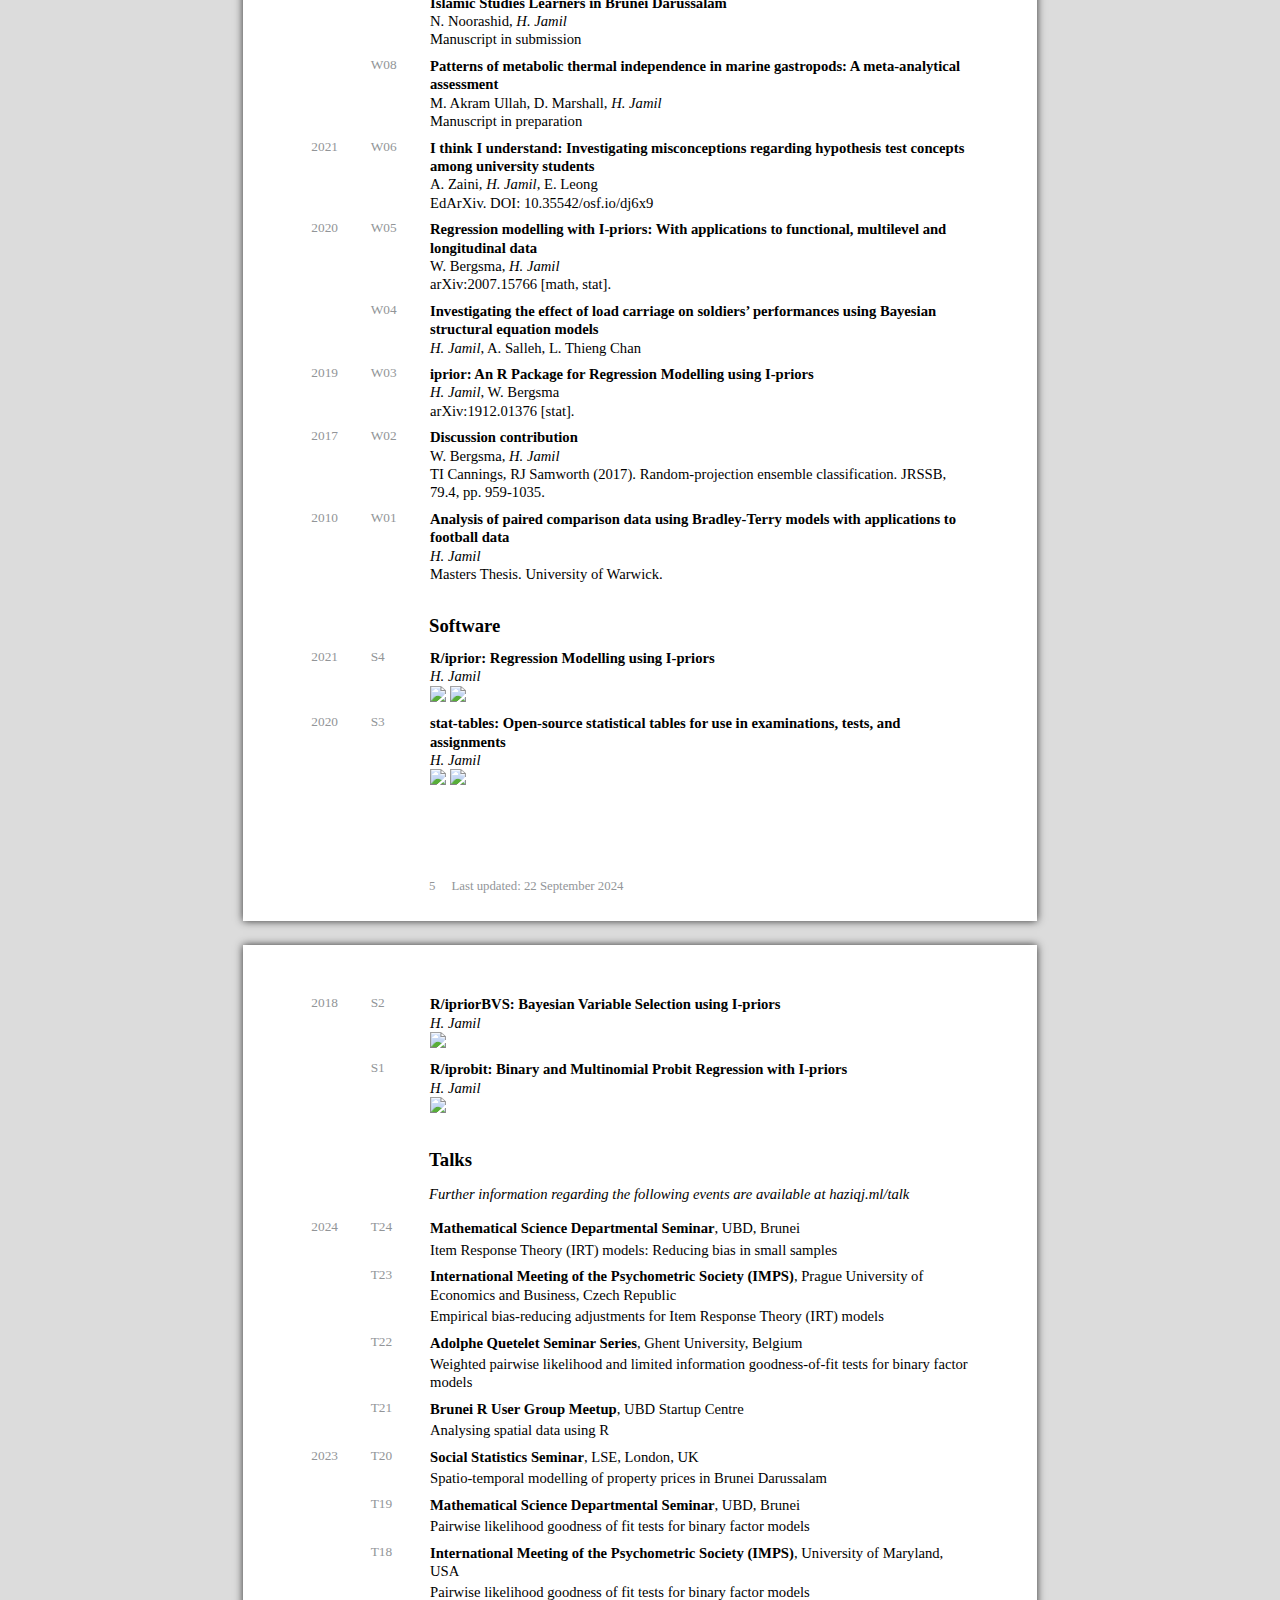
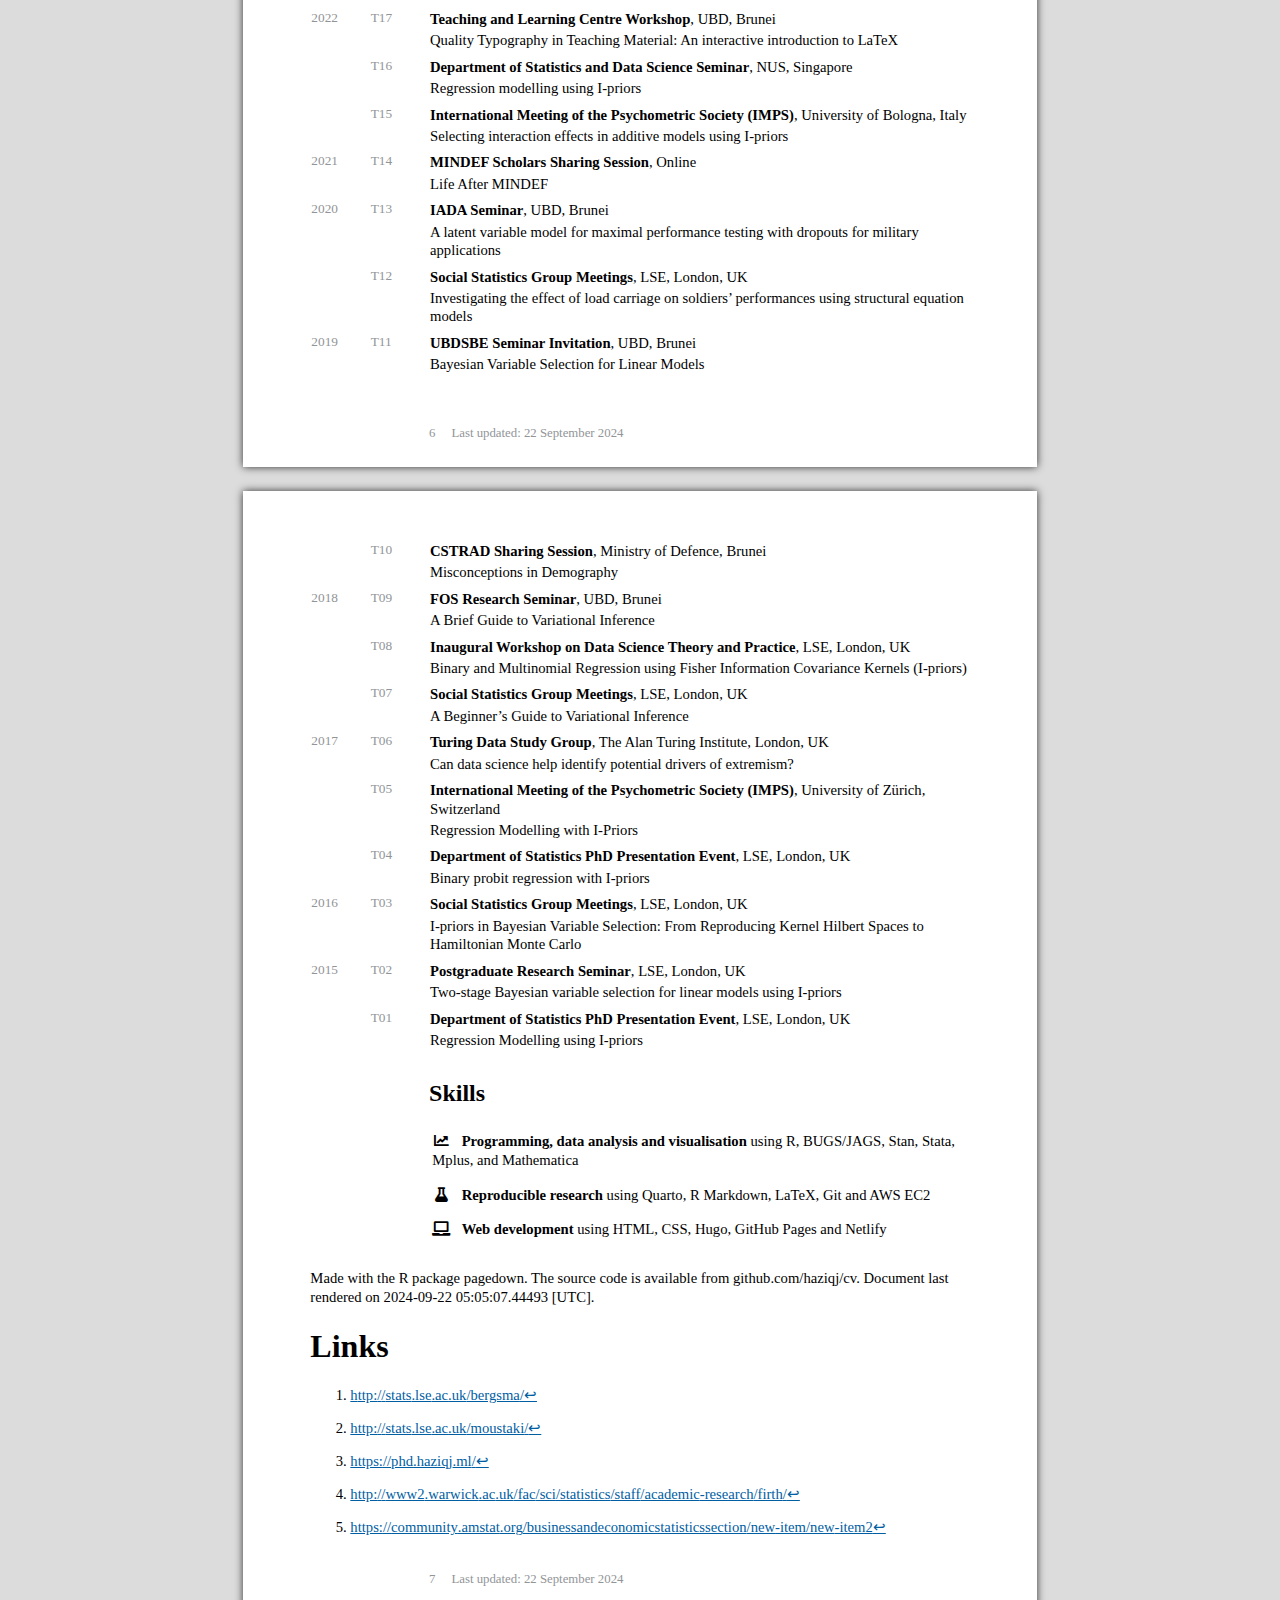
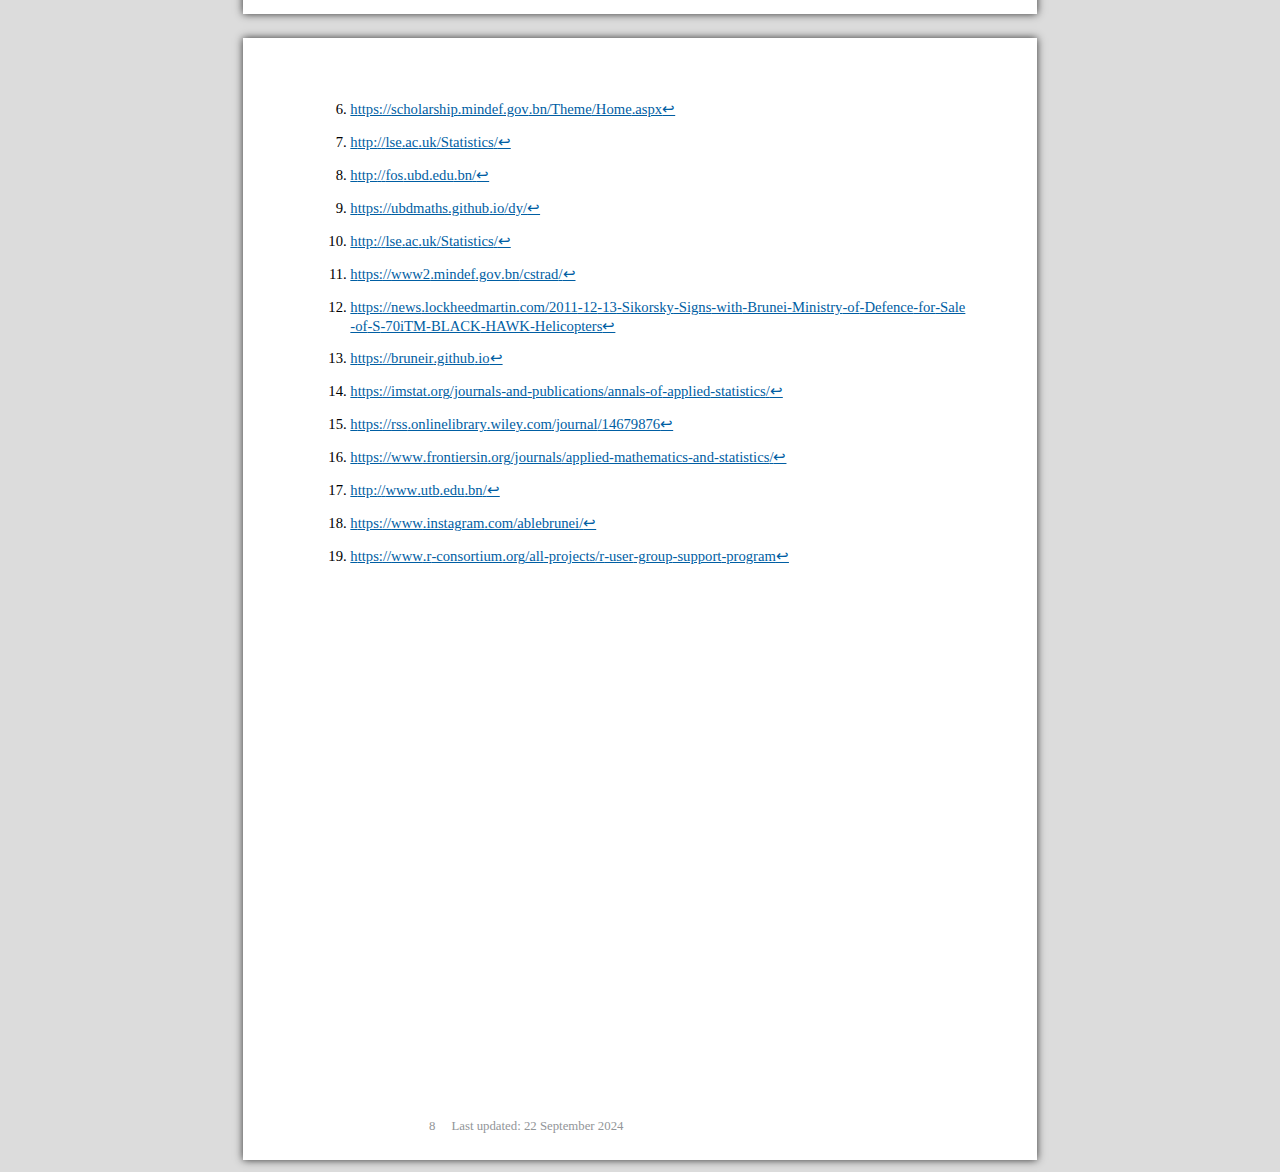
==== commit da08d84f: "haziqj published a site update" ====
--- a/index.html
+++ b/index.html
@@ -361,6 +361,7 @@
 </tr>
 </tbody>
 </table>
+<p><br class="pageBreak"></p>
 <table>
 <colgroup>
 <col width="0%" />
@@ -741,7 +742,7 @@
 <!-- <br class="pageBreak"> -->
 <p>Made with the R package <span class="mylink"><a href='https://github.com/rstudio/pagedown'>pagedown</a></span>.
 The source code is available from <span class="mylink"><a href='https://github.com/haziqj/cv'>github.com/haziqj/cv</a></span>.
-Document last rendered on 2024-09-22 04:58:35.460973 [UTC].</p>
+Document last rendered on 2024-09-22 05:05:07.44493 [UTC].</p>
 <div id="links" class="section level1">
 <h1>Links</h1>
 </div>
